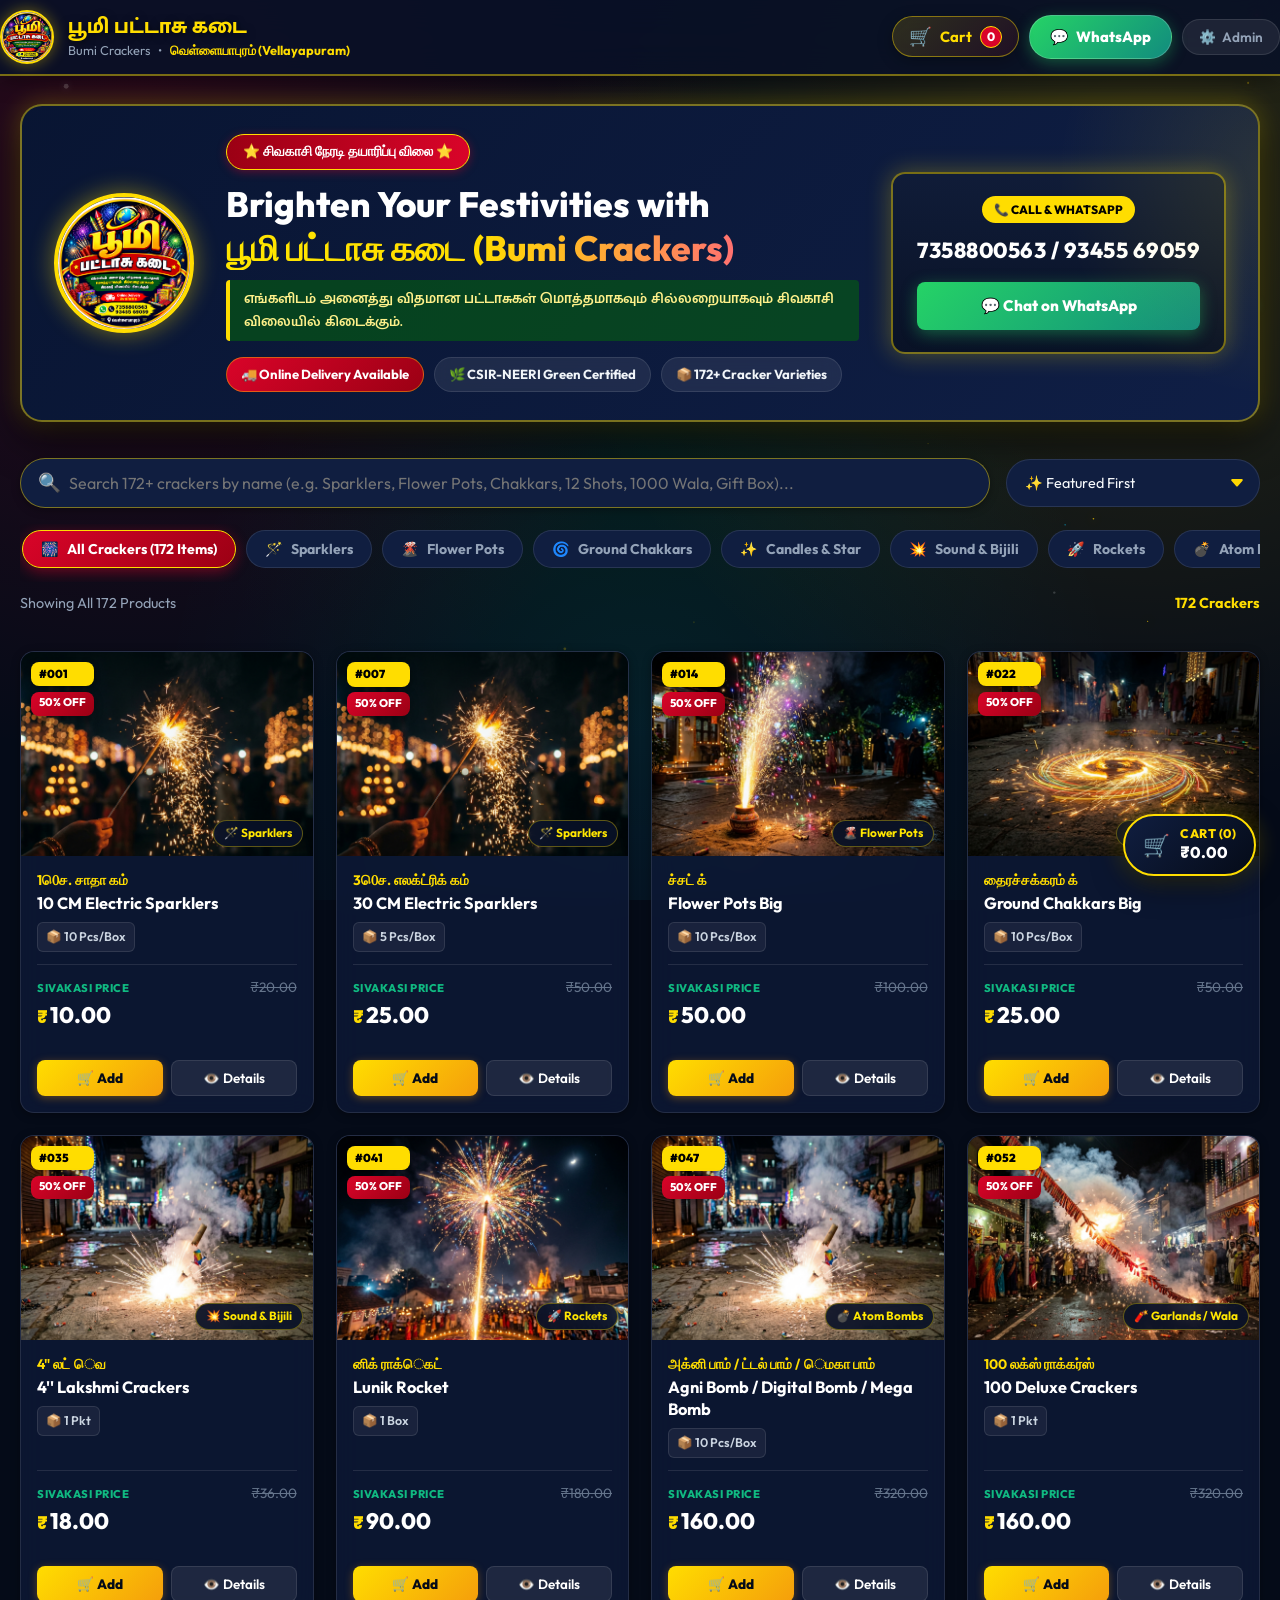
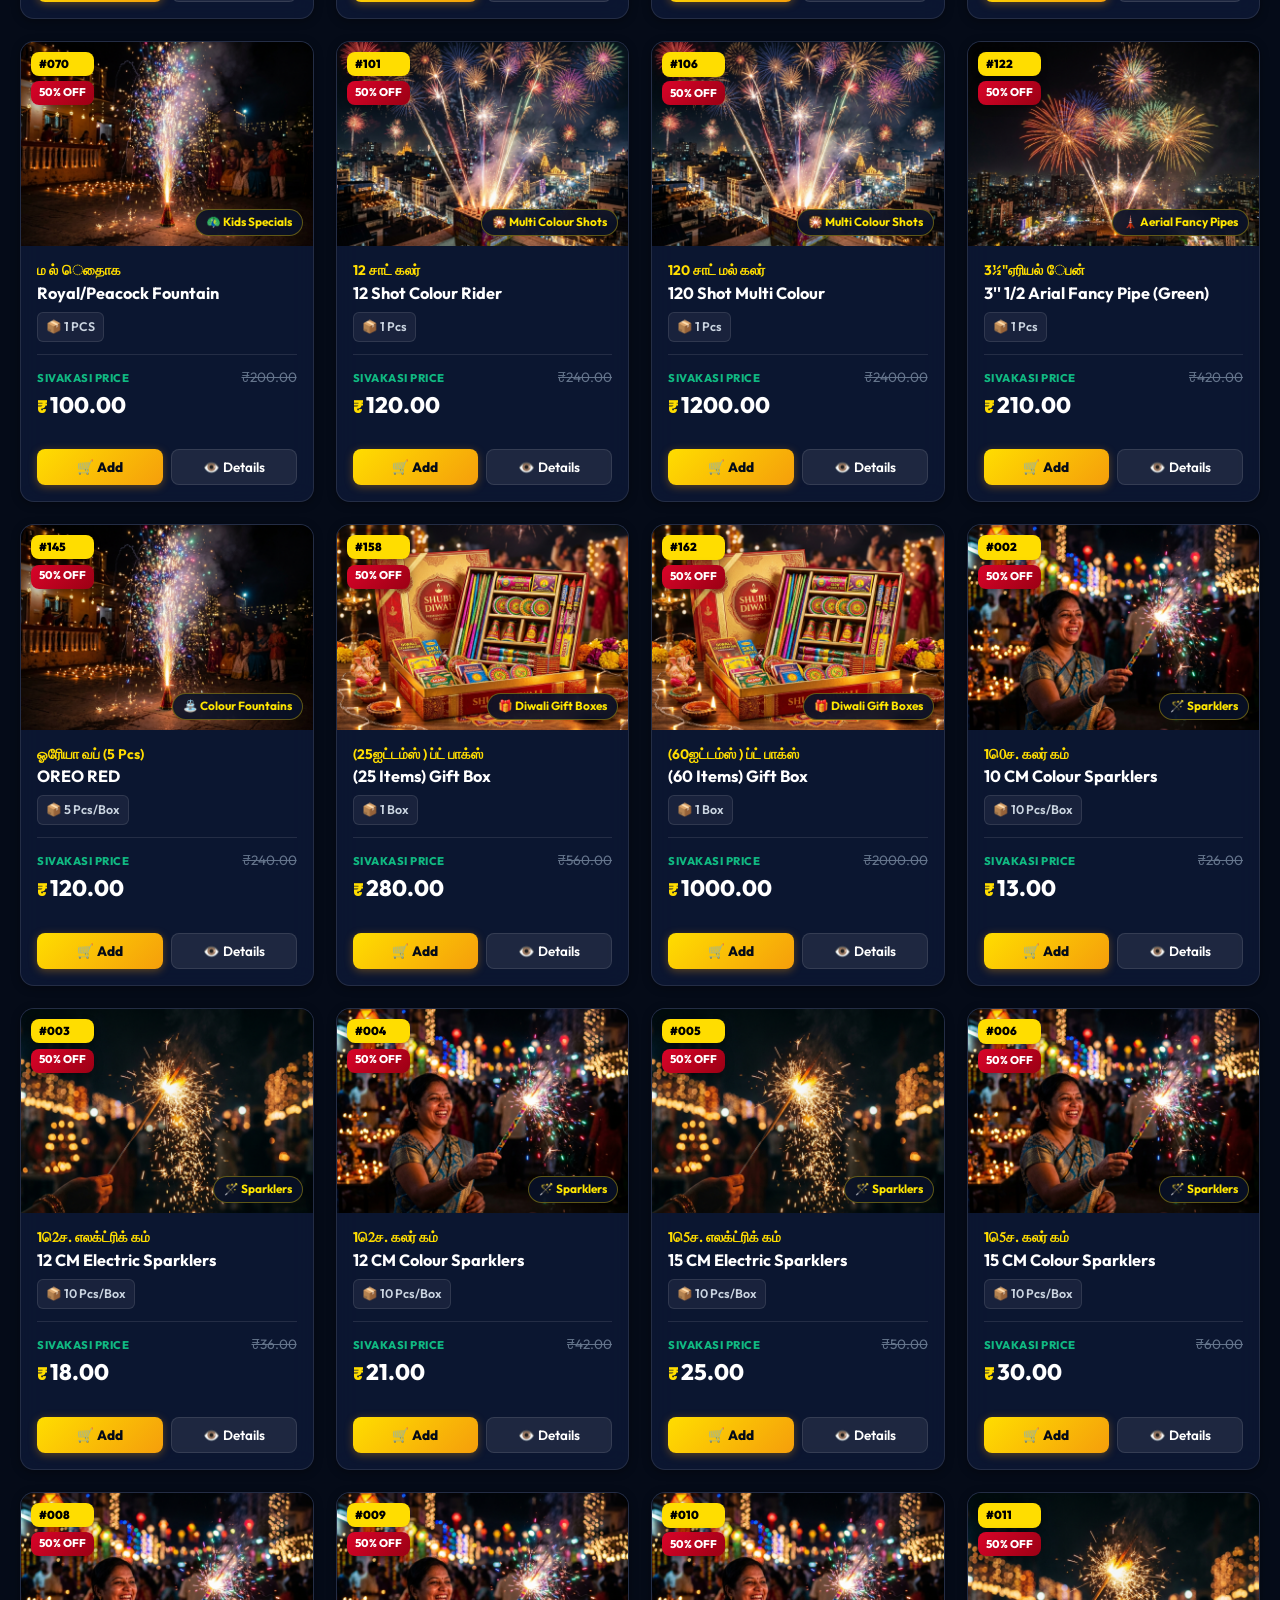
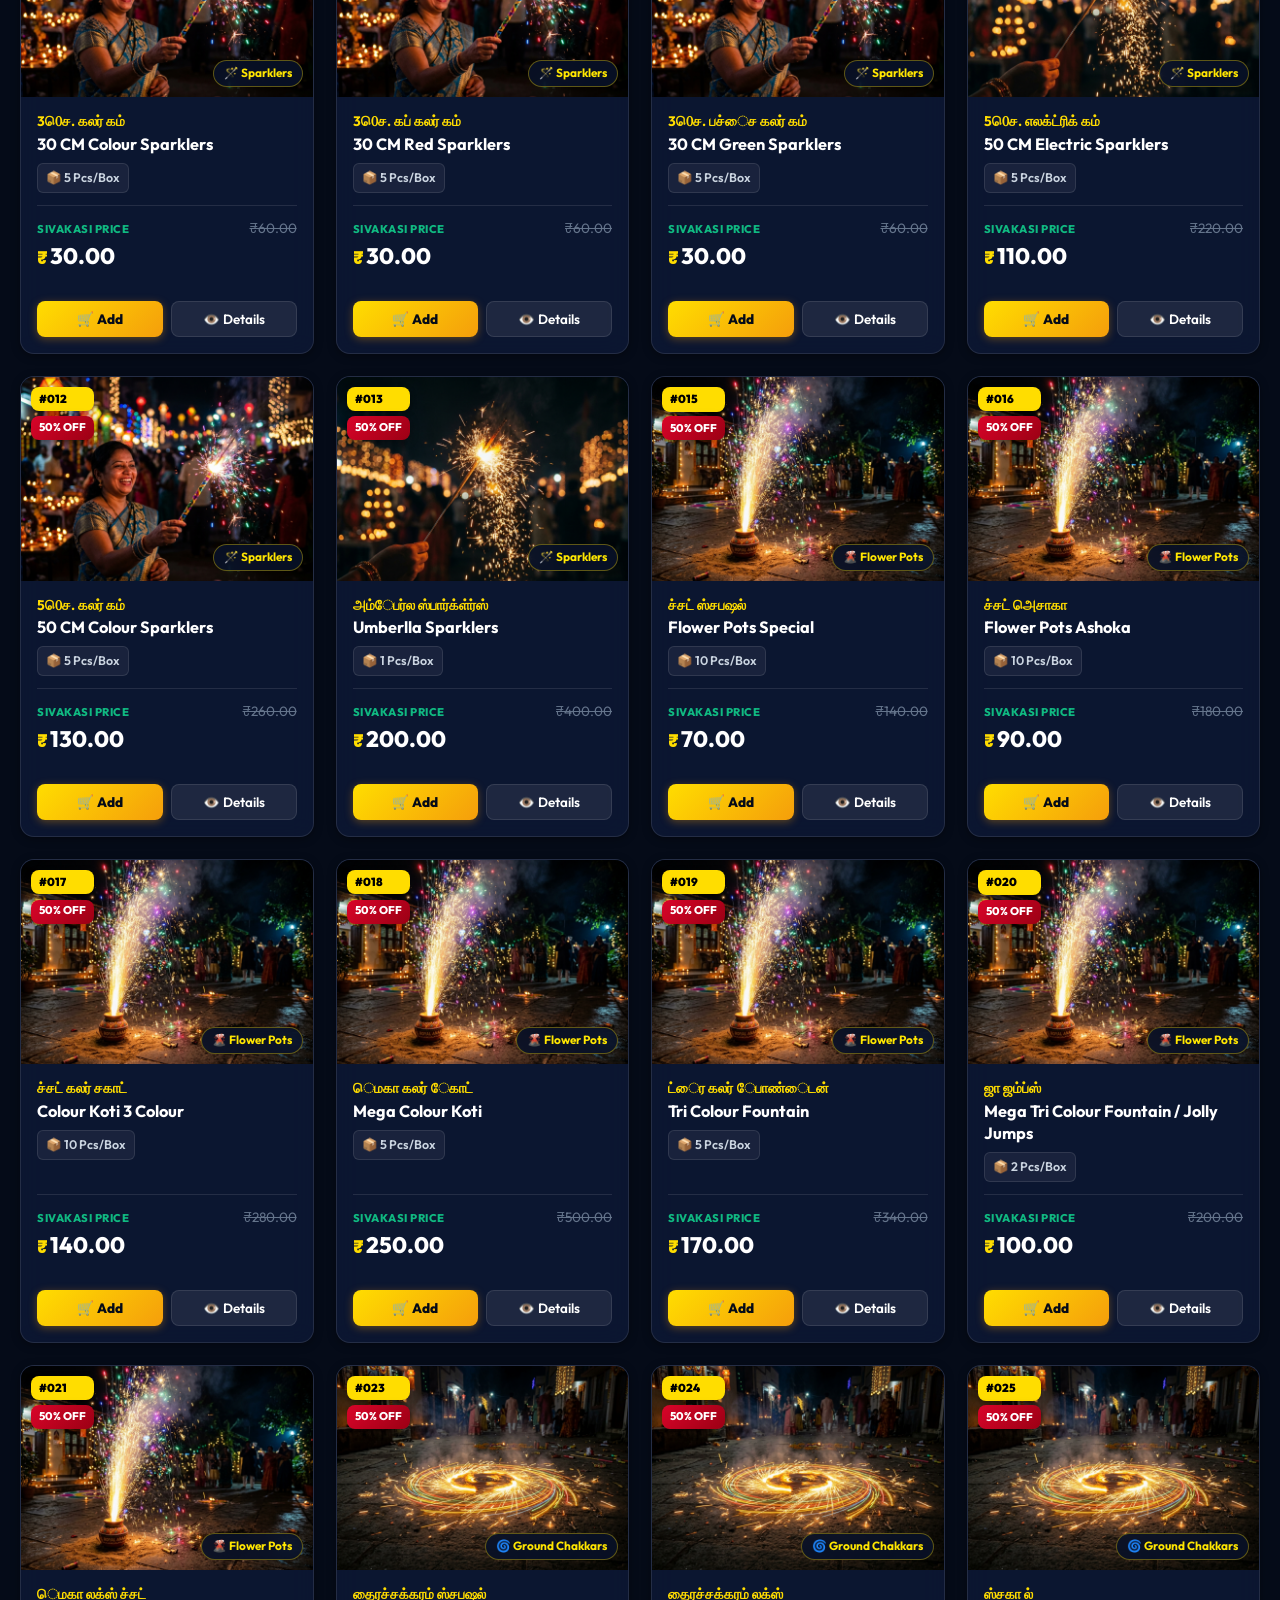
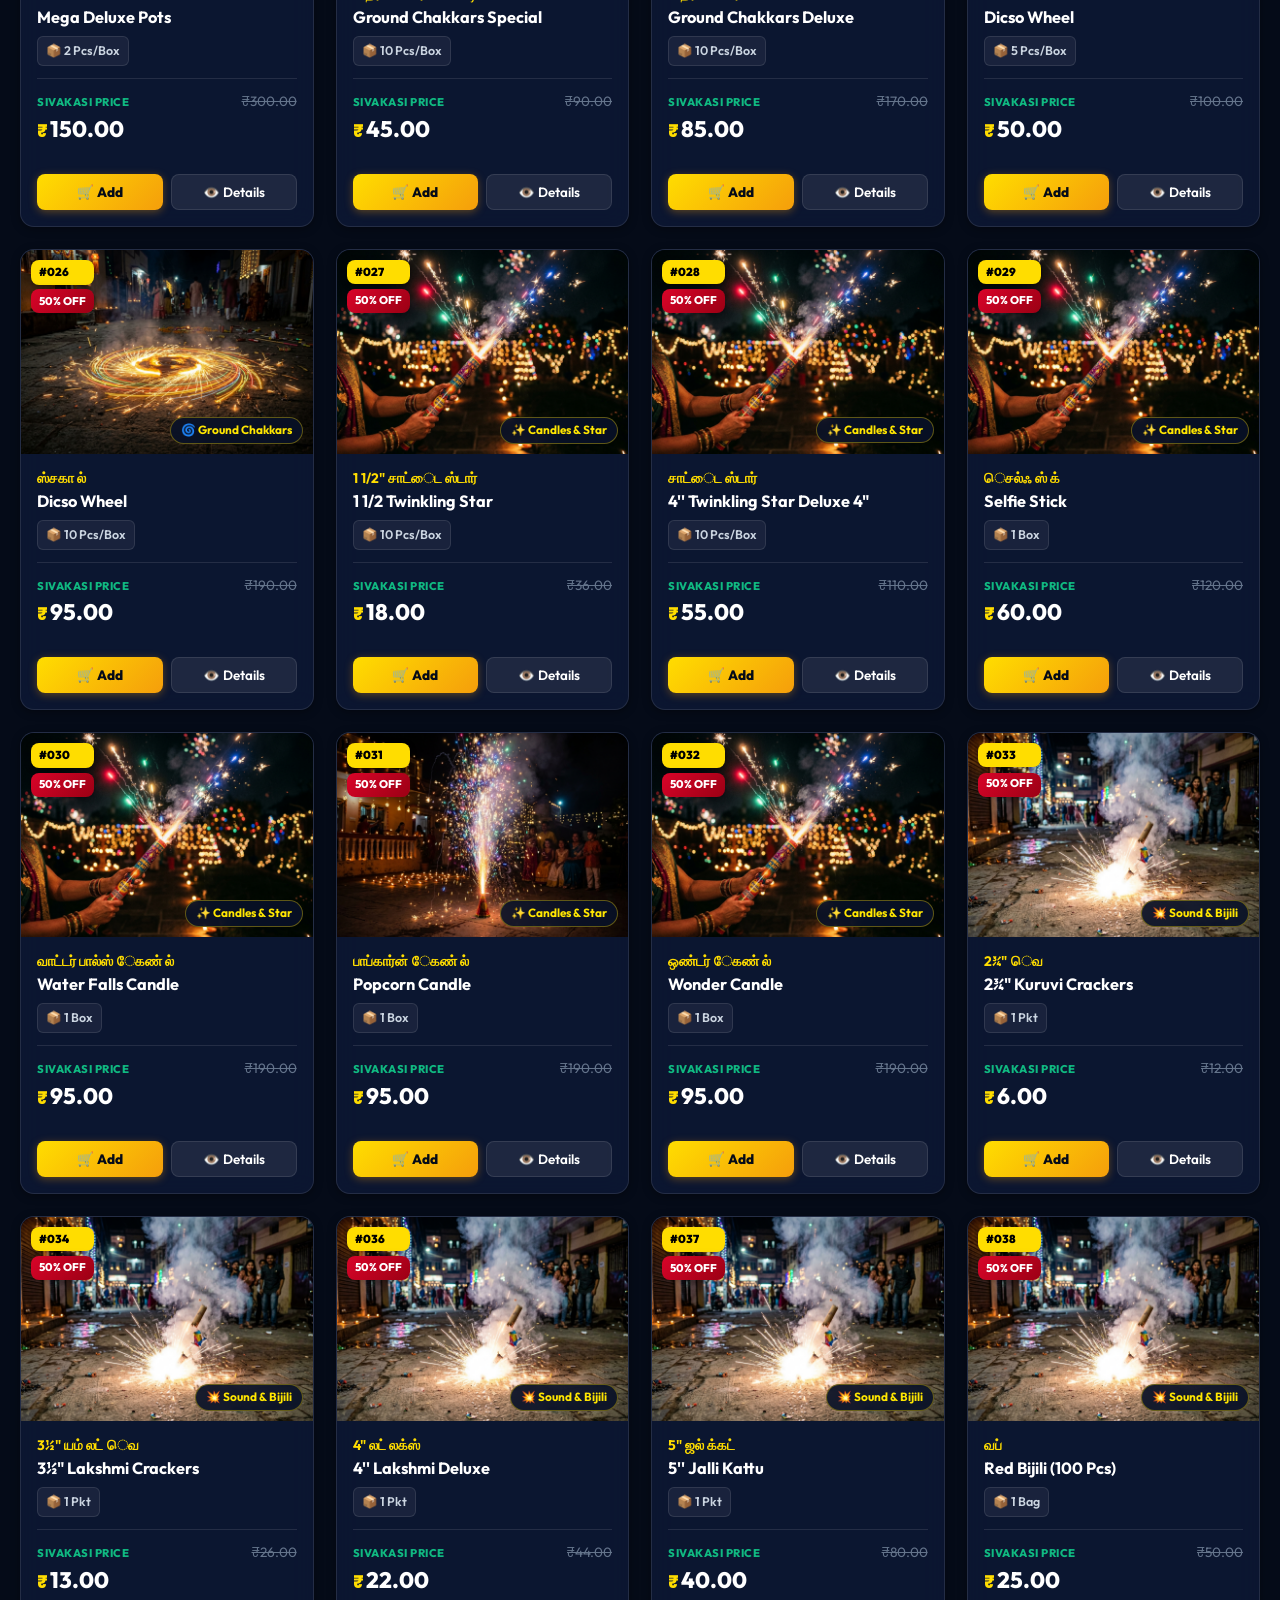
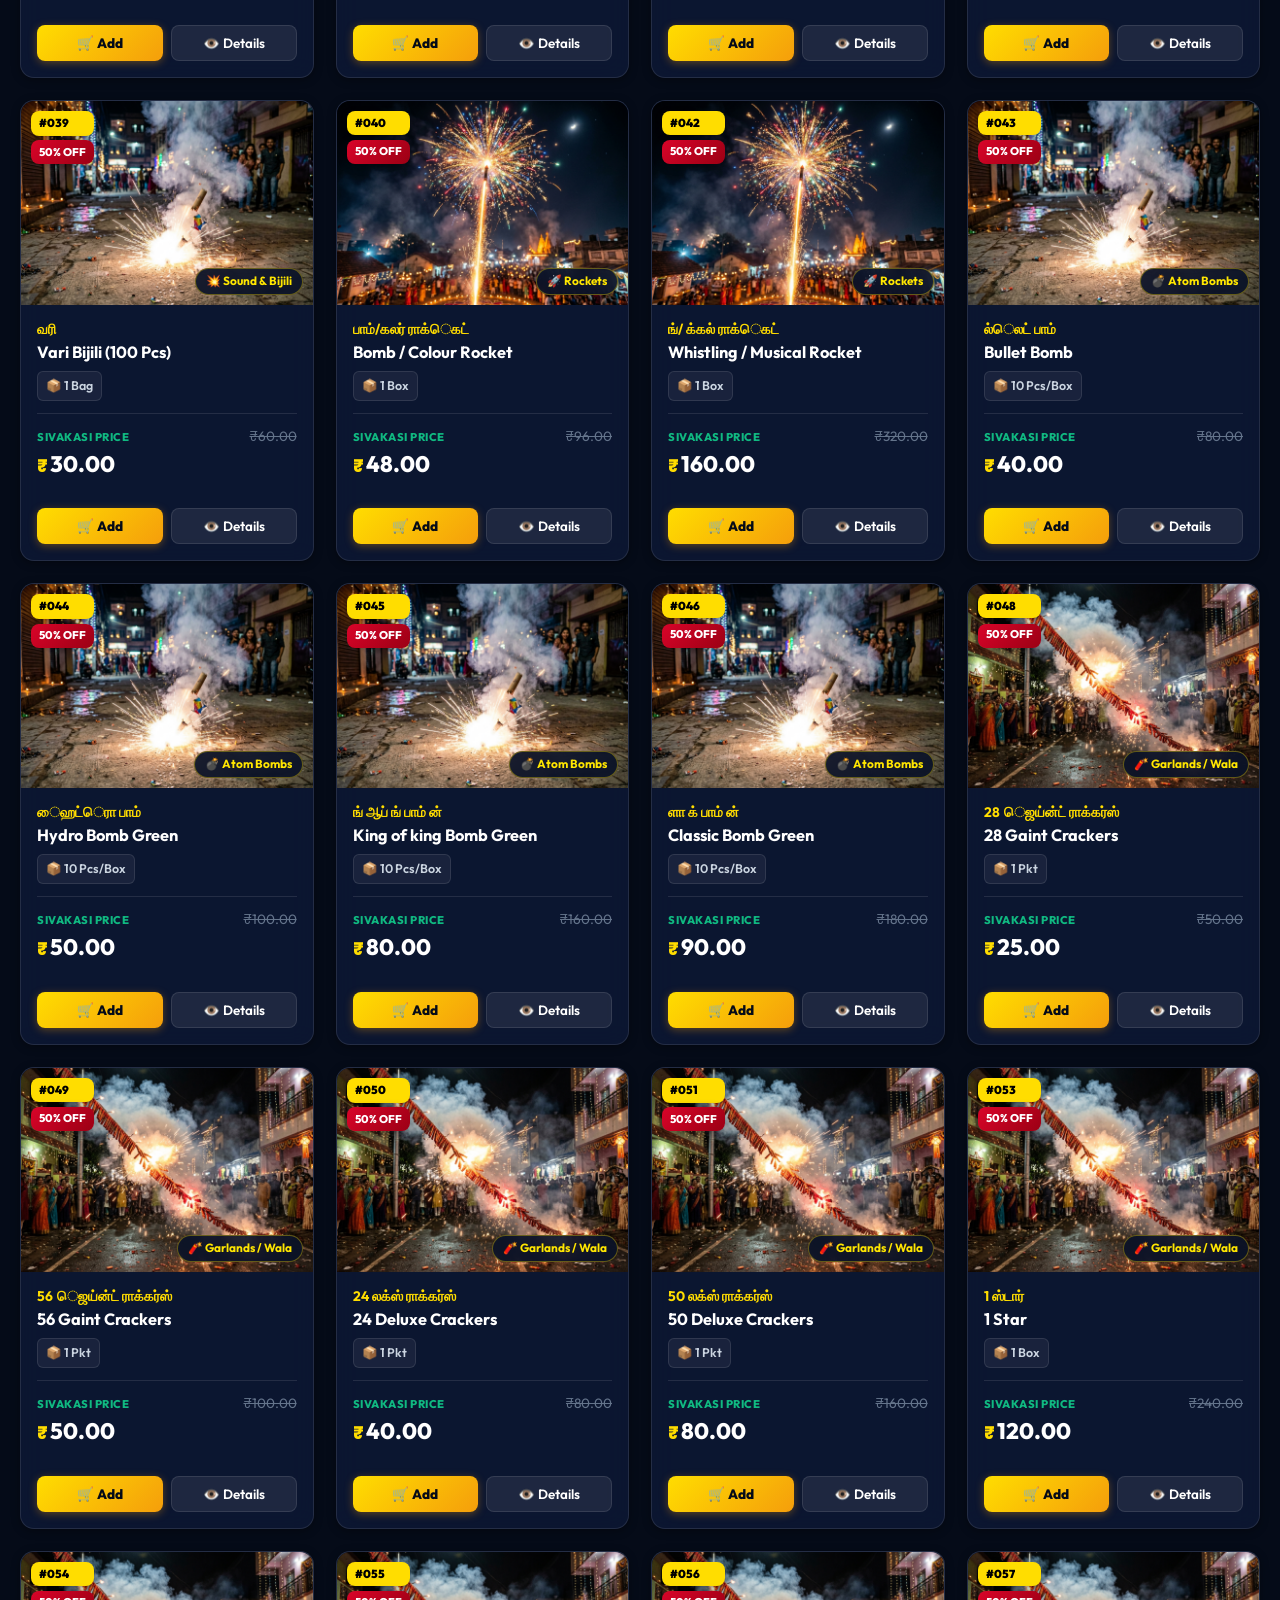
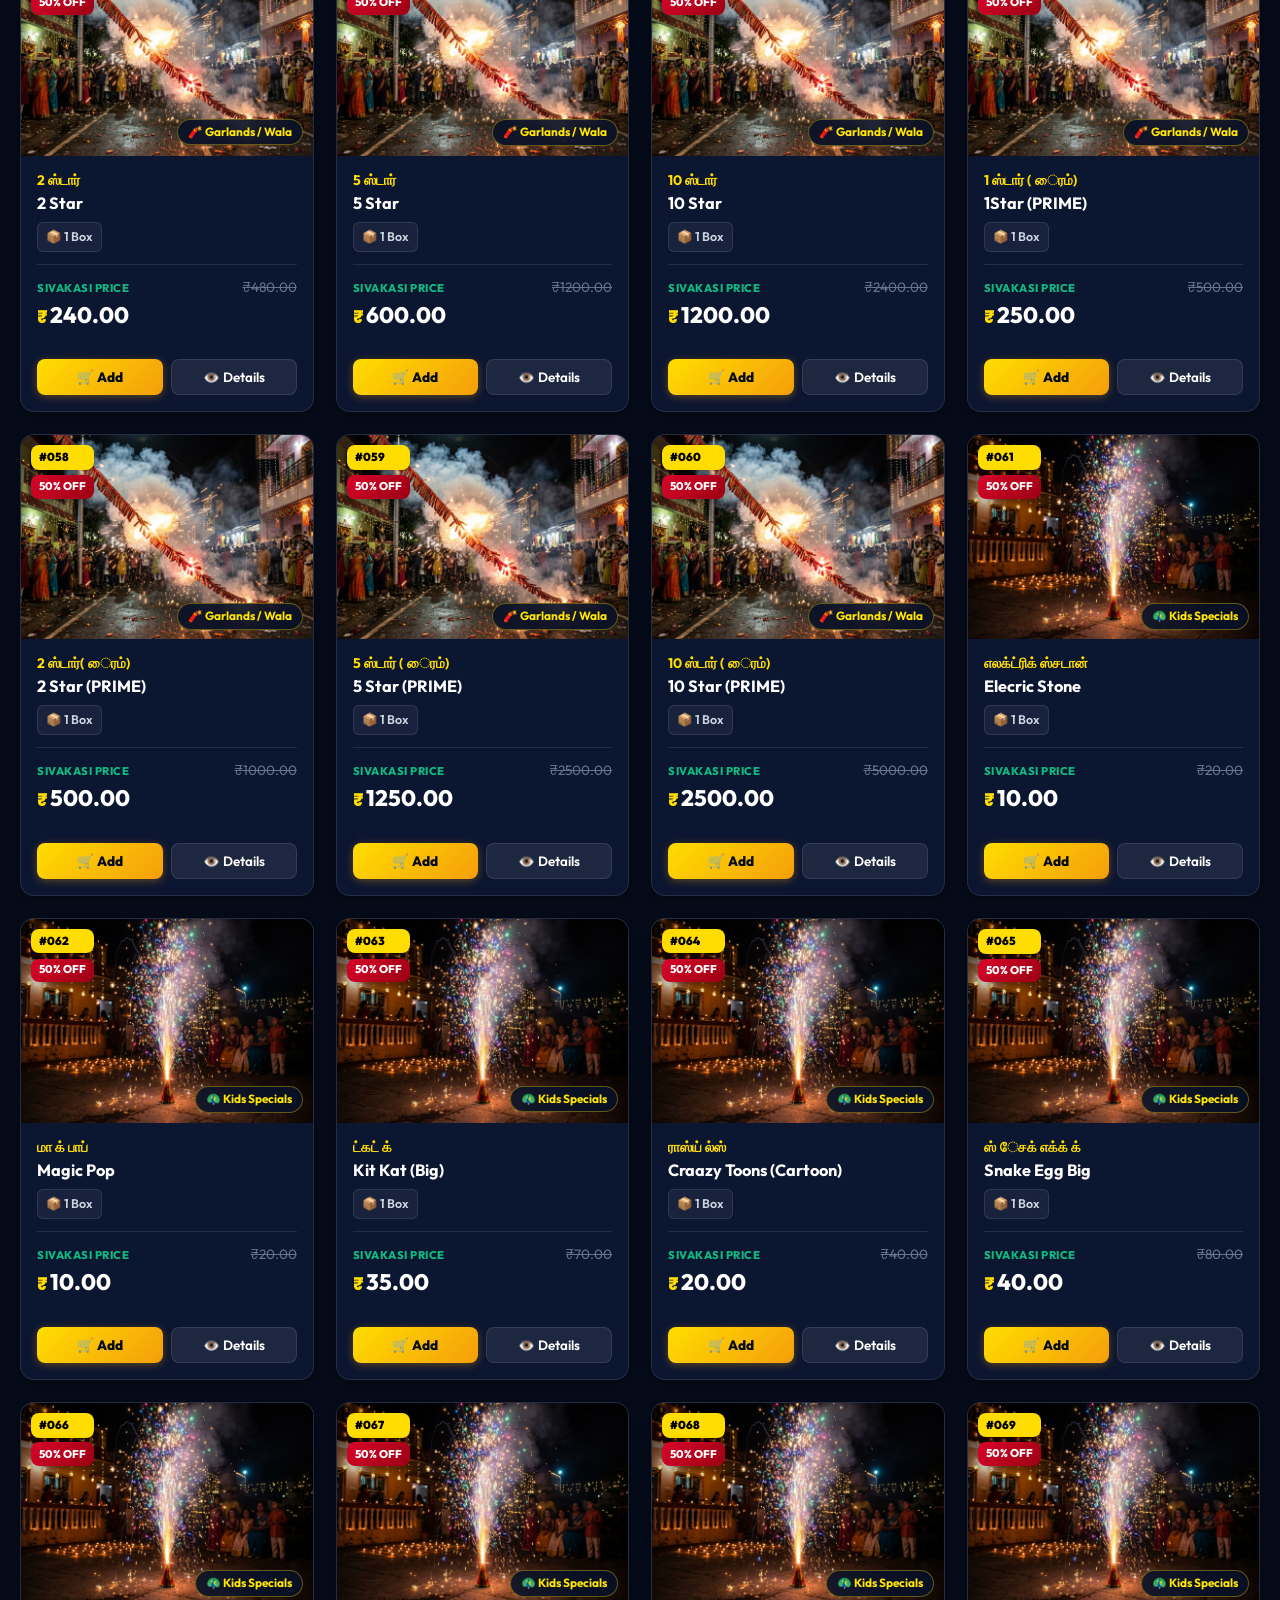
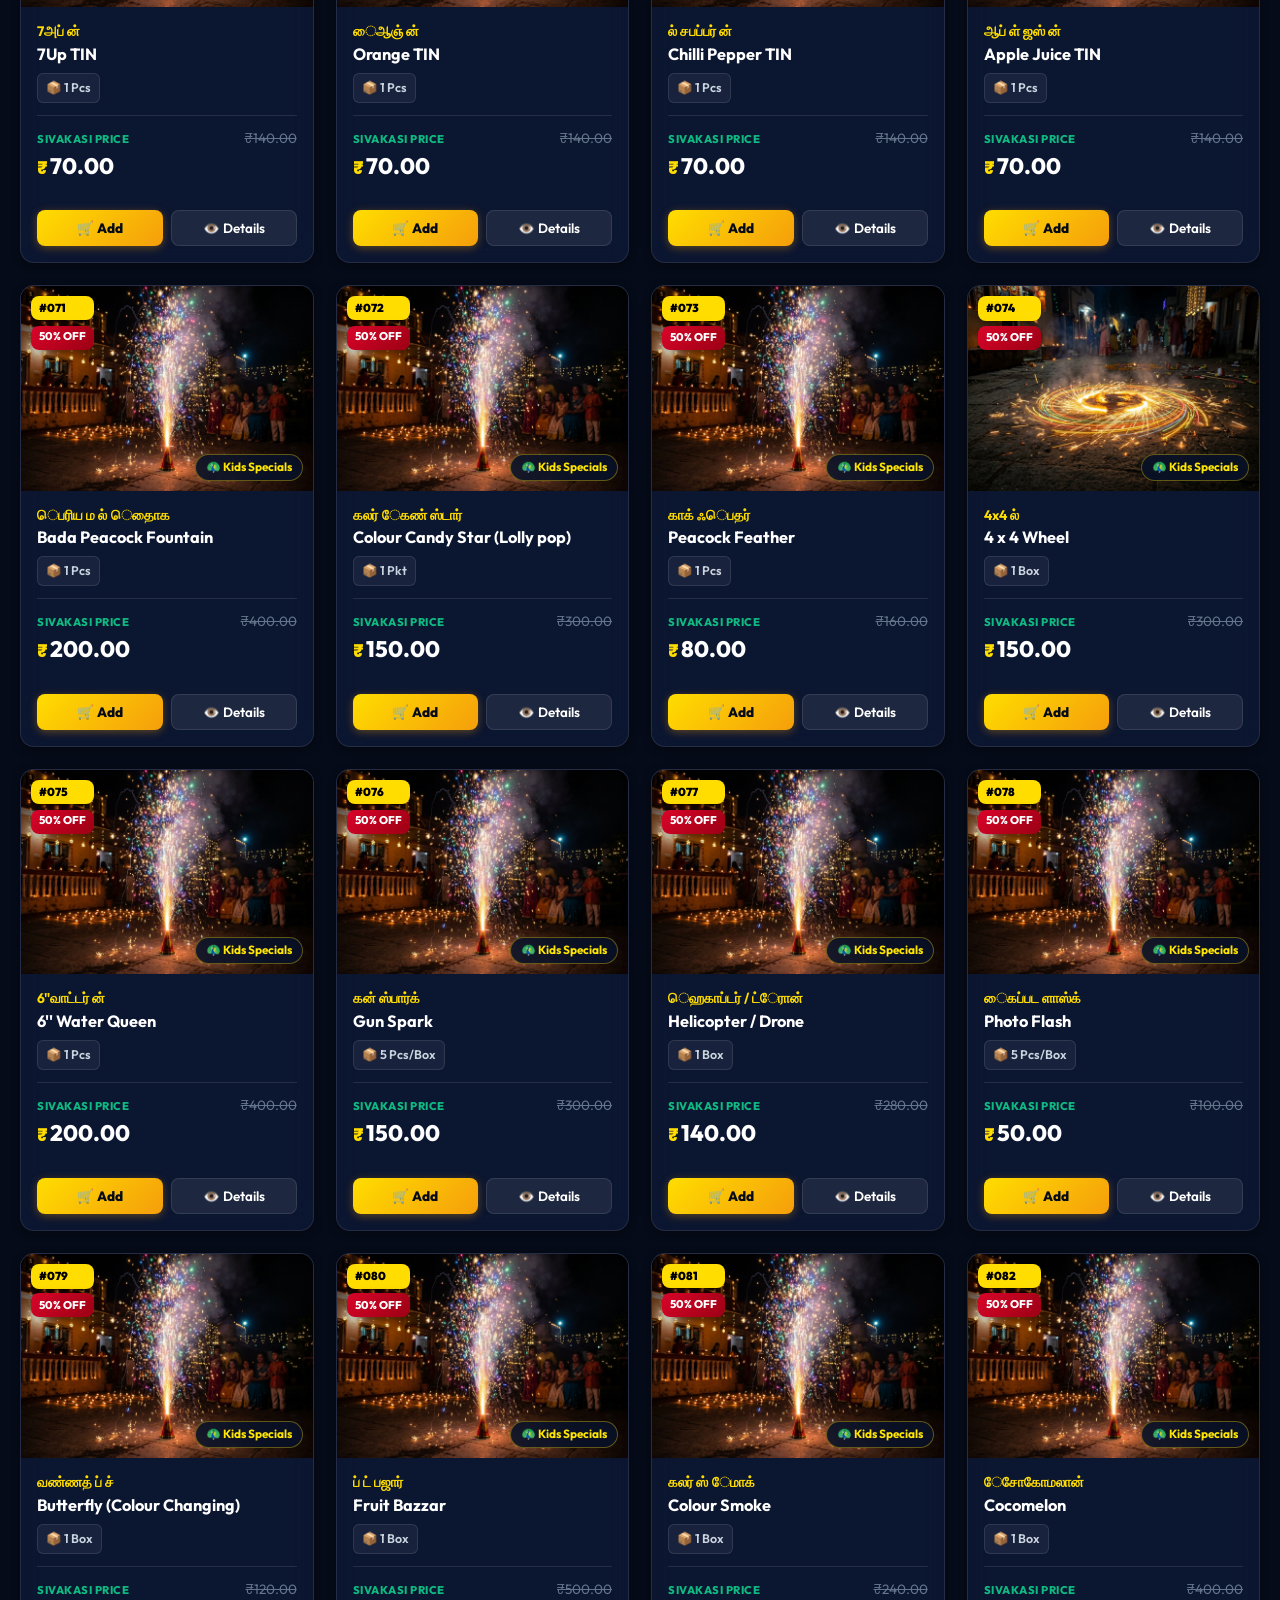
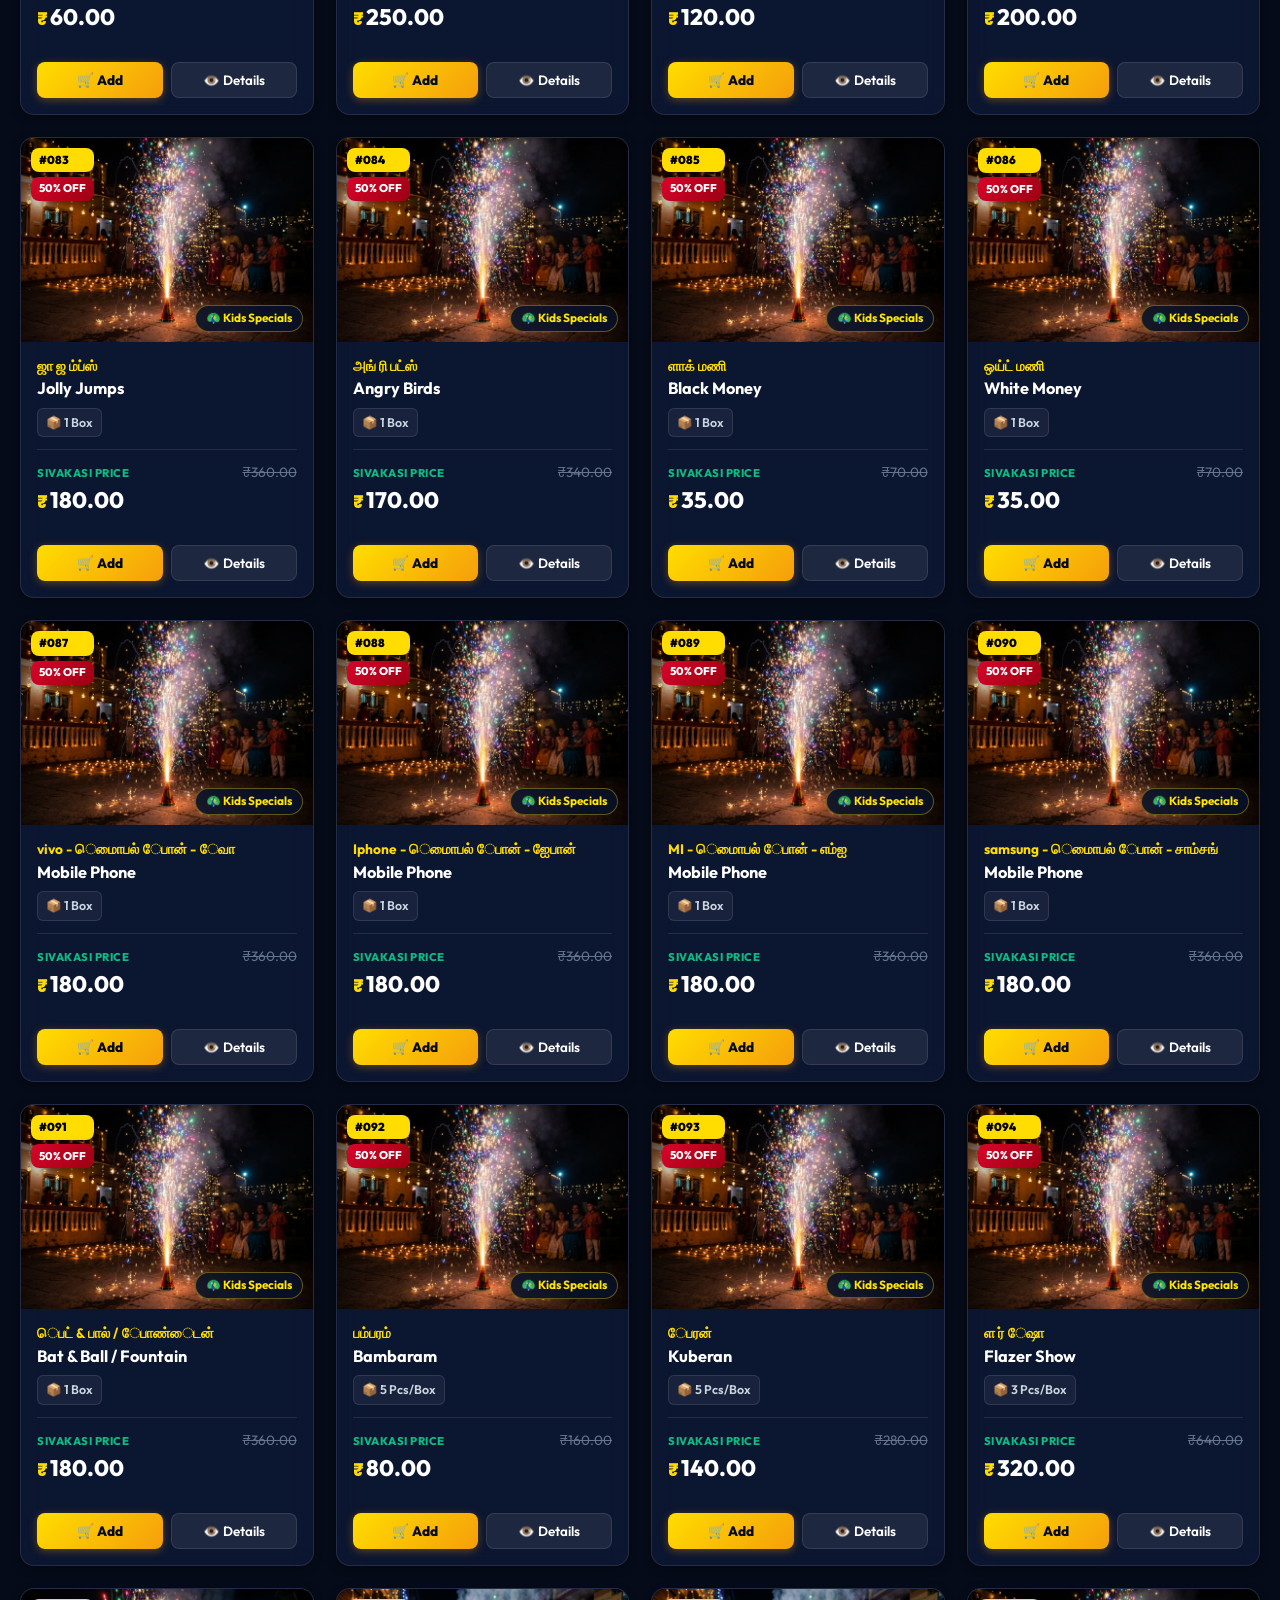
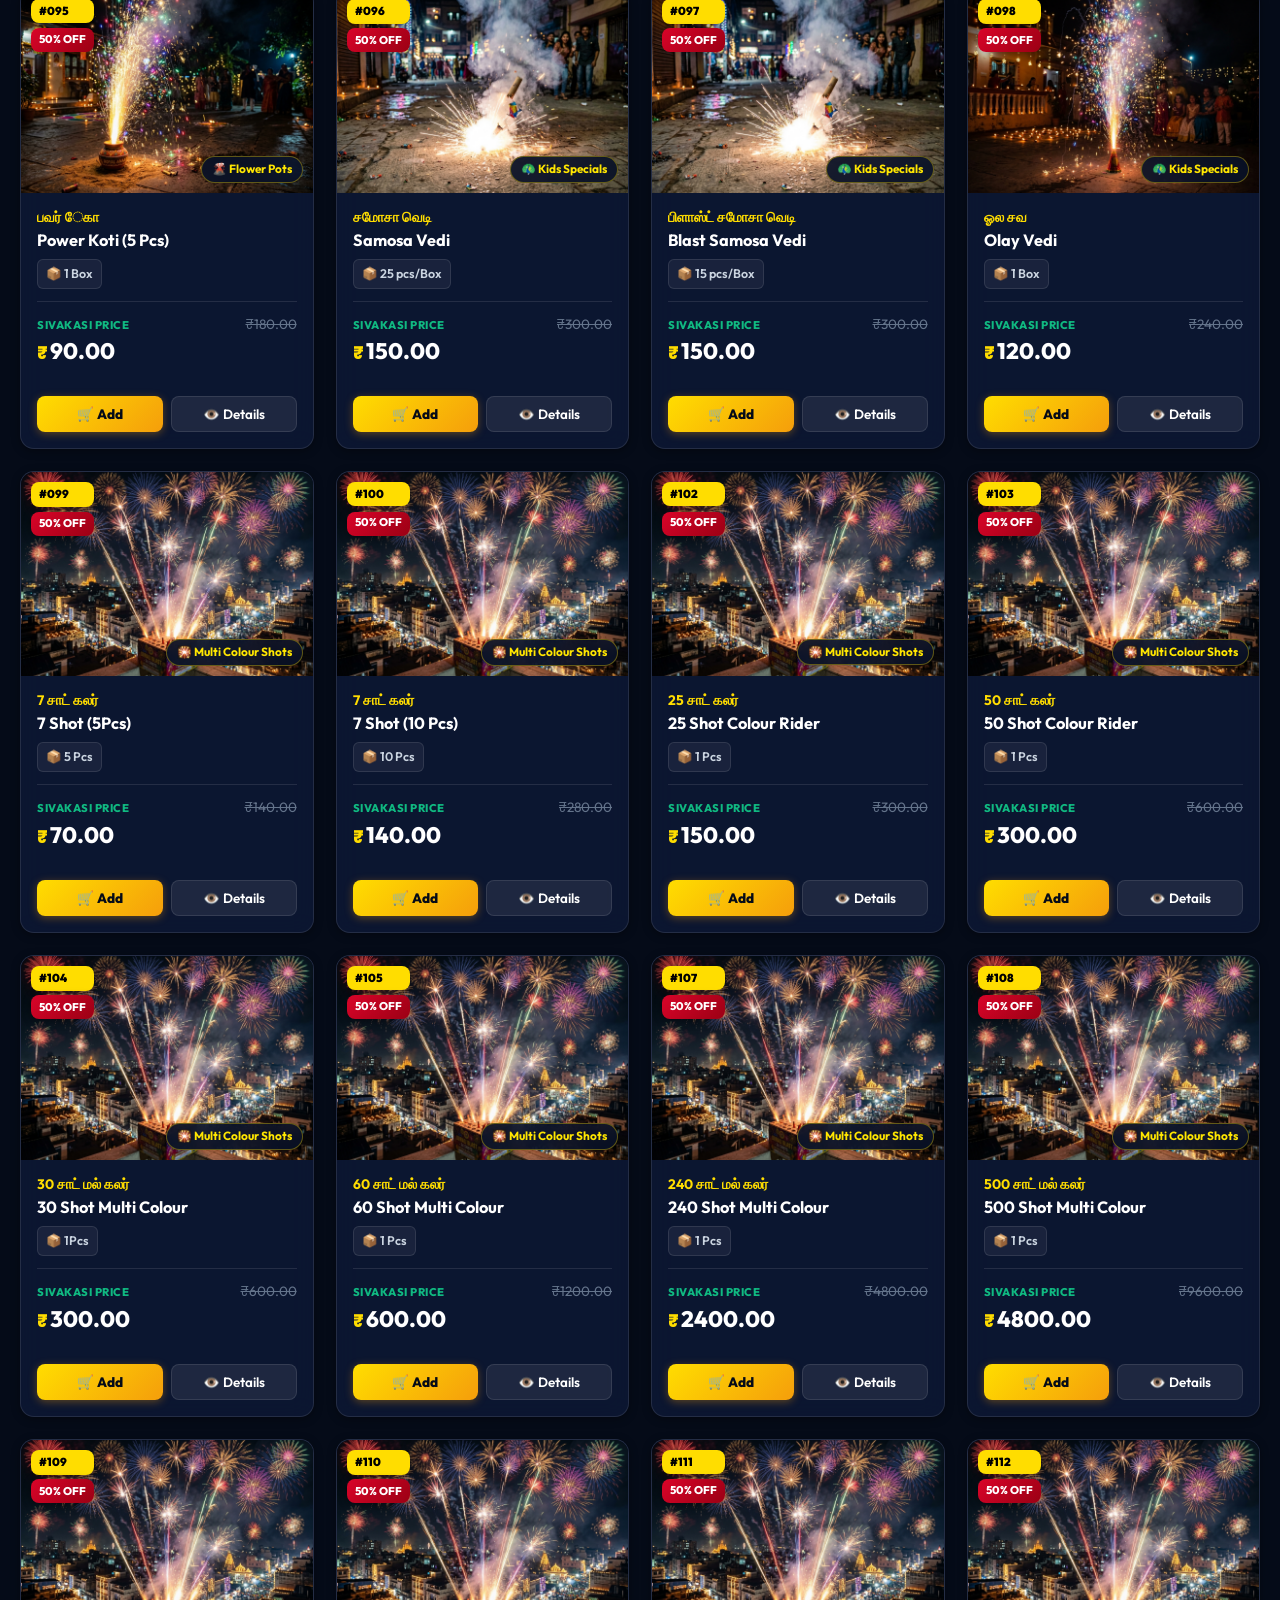
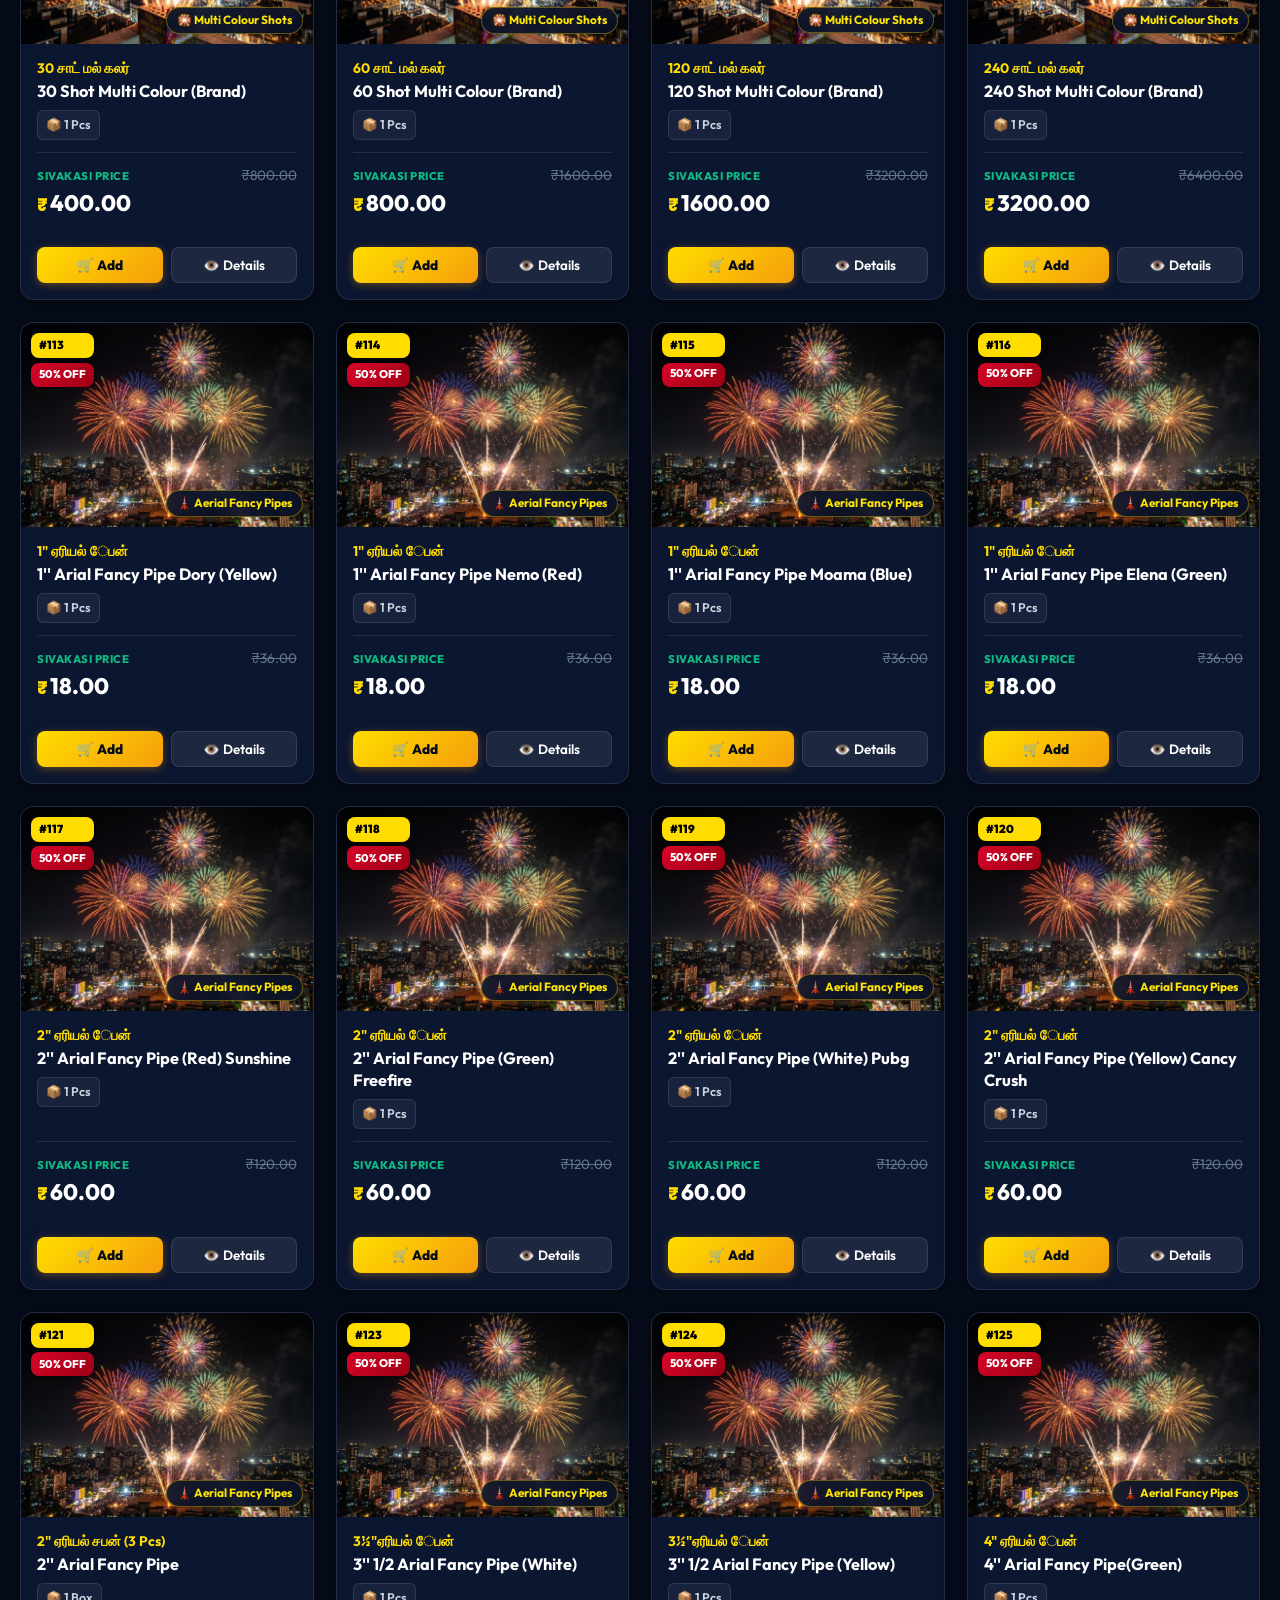
==== index.html @ 40f090ab "Initial commit: Bumi Crackers website with WhatsApp ordering and password-protected admin portal" ====
<!DOCTYPE html>
<html lang="ta">
<head>
  <meta charset="UTF-8">
  <meta http-equiv="Content-Type" content="text/html; charset=UTF-8">
  <meta name="viewport" content="width=device-width, initial-scale=1.0">
  <title>பூமி பட்டாசு கடை | Bumi Crackers - Sivakasi Wholesale Fireworks</title>
  <meta name="description" content="Official Sivakasi firecracker product catalogue. 172+ Sparklers, Flower Pots, Ground Chakkars, Rockets, Garlands, Multi Colour Shots & Diwali Gift Boxes at direct wholesale prices. Chat on WhatsApp to order!">
  <meta name="keywords" content="Bumi Crackers, பூமி பட்டாசு கடை, Sivakasi Crackers, Diwali Crackers, Fireworks catalogue, Wholesale crackers, Tamil Nadu crackers, வெள்ளையாபுரம்">

  <!-- Favicon -->
  <link rel="icon" type="image/png" href="assets/images/logo.png">

  <!-- Google Fonts: Outfit, Poppins, Mukta Malar (Tamil) -->
  <link rel="preconnect" href="https://fonts.googleapis.com">
  <link rel="preconnect" href="https://fonts.gstatic.com" crossorigin>
  <link href="https://fonts.googleapis.com/css2?family=Mukta+Malar:wght@500;700;800&family=Outfit:wght@400;500;600;700;800&family=Poppins:wght@400;500;600;700;800&display=swap" rel="stylesheet">

  <!-- Main Unified Stylesheet -->
  <link rel="stylesheet" href="css/style.css">
  <link rel="stylesheet" href="css/admin.css">
</head>
<body>

  <!-- Background Particle Sparkle Canvas -->
  <canvas id="sparkleCanvas" class="sparkle-canvas"></canvas>

  <!-- =========================================================================
       GLOBAL UNIFIED HEADER
       ========================================================================= -->
  <header class="site-header">
    <div class="container header-inner">
      <a href="#showcase" id="navLogoBtn" class="brand-logo-group">
        <img src="assets/images/logo.png" alt="பூமி பட்டாசு கடை Logo" class="brand-logo-img">
        <div class="brand-texts">
          <h1 class="brand-title-ta ta-font" id="headerStoreName">பூமி பட்டாசு கடை</h1>
          <div class="brand-sub">
            <span id="headerStoreSub">Bumi Crackers</span>
            <span>•</span>
            <span class="location-tag" id="headerLocation">📍 வெள்ளையாபுரம்</span>
          </div>
        </div>
      </a>

      <!-- View Navigation & Actions -->
      <div class="header-actions">
        <!-- Customer view actions -->
        <div id="customerHeaderActions" style="display: flex; align-items: center; gap: 10px;">
          <button id="btnOpenCart" class="btn-header-cart" title="View Shopping Cart" aria-label="View Shopping Cart">
            <span class="cart-icon">🛒</span>
            <span class="cart-label hide-mobile">Cart</span>
            <span id="cartBadge" class="cart-badge">0</span>
          </button>
          <a id="headerWhatsappBtn" class="btn-header-whatsapp" href="https://wa.me/917358800563" target="_blank" rel="noopener noreferrer">
            <span>💬</span>
            <span class="hide-mobile">WhatsApp</span>
          </a>
          <button id="btnSwitchToAdmin" class="btn-admin-link" title="Open Admin Product Management">
            <span>⚙️</span>
            <span>Admin</span>
          </button>
        </div>

        <!-- Admin view actions -->
        <div id="adminHeaderActions" style="display: none; align-items: center; gap: 10px;">
          <button id="btnSwitchToCustomer" class="btn-admin-action btn-secondary-action">
            <span>👁️ Customer View</span>
          </button>
          <button id="btnAdminOpenSettings" class="btn-admin-action btn-secondary-action hide-mobile">
            <span>⚙️ Settings</span>
          </button>
          <button id="btnAdminAddNewProduct" class="btn-admin-action btn-primary-action">
            <span>➕ Add Product</span>
          </button>
          <button id="btnAdminLogout" class="btn-admin-action btn-secondary-action" title="Lock Admin Panel">
            <span>🔒 Exit</span>
          </button>
        </div>
      </div>
    </div>
  </header>

  <!-- =========================================================================
       VIEW 1: CUSTOMER PRODUCT SHOWCASE VIEW (Default)
       ========================================================================= -->
  <div id="customerViewSection">
    <main class="container">

      <!-- Hero Banner Section -->
      <section class="hero-section">
        <div class="hero-banner">
          <img src="assets/images/logo.png" alt="Bumi Crackers Official Logo" class="hero-logo-display">

          <div class="hero-content">
            <div class="hero-ribbon-tag">
              <span>⭐ சிவகாசி நேரடி தயாரிப்பு விலை ⭐</span>
            </div>
            <h2 class="hero-heading">
              Brighten Your Festivities with <br>
              <span class="highlight">பூமி பட்டாசு கடை (Bumi Crackers)</span>
            </h2>
            
            <div class="hero-tagline-green ta-font">
              எங்களிடம் அனைத்து விதமான பட்டாசுகள் மொத்தமாகவும் சில்லறையாகவும் சிவகாசி விலையில் கிடைக்கும்.
            </div>

            <div class="hero-badges-row">
              <div class="pill-feature truck">🚚 Online Delivery Available</div>
              <div class="pill-feature">🌿 CSIR-NEERI Green Certified</div>
              <div class="pill-feature">📦 172+ Cracker Varieties</div>
            </div>
          </div>

          <div class="hero-contact-card">
            <span class="contact-card-badge">📞 Call & WhatsApp</span>
            <span class="hero-contact-phone" id="heroPhoneText">7358800563 / 93455 69059</span>
            <a id="heroWhatsappBtn" class="btn-hero-order" href="https://wa.me/917358800563" target="_blank" rel="noopener noreferrer">
              <span>💬 Chat on WhatsApp</span>
            </a>
          </div>
        </div>
      </section>

      <!-- Search, Sort & Categories Filter Section -->
      <section class="catalogue-controls-section" id="catalogue">
        <div class="search-and-sort-bar">
          <div class="search-box-wrapper">
            <span class="search-icon">🔍</span>
            <input 
              type="text" 
              id="searchInput" 
              class="search-input" 
              placeholder="Search 172+ crackers by name (e.g. Sparklers, Flower Pots, Chakkars, 12 Shots, 1000 Wala, Gift Box)..."
              autocomplete="off"
            >
            <button id="searchClearBtn" class="search-clear-btn" title="Clear Search">✕</button>
          </div>

          <div class="sort-select-wrapper">
            <select id="sortSelect" class="sort-select">
              <option value="featured">✨ Featured First</option>
              <option value="price-low">💵 Price: Low to High</option>
              <option value="price-high">💎 Price: High to Low</option>
              <option value="item-no">🔢 Item Number (#001 to #172)</option>
              <option value="name-az">🔤 Name: A to Z</option>
            </select>
          </div>
        </div>

        <!-- Category Filter Pills -->
        <div class="category-pills-container" id="categoryPills">
          <!-- Populated by JS -->
        </div>

        <!-- Filter Count Summary Bar -->
        <div class="catalog-stats-row">
          <span id="filterSummary">Showing All 172 Products</span>
          <strong id="totalCount">172 Crackers</strong>
        </div>
      </section>

      <!-- Customer Product Grid Container -->
      <section class="product-grid" id="productGrid">
        <!-- Rendered by app.js -->
      </section>

    </main>

    <!-- Customer Footer -->
    <footer class="site-footer">
      <div class="container footer-grid">
        <div class="footer-brand">
          <div class="footer-logo-row">
            <img src="assets/images/logo.png" alt="Logo" class="footer-logo-img">
            <h3 class="ta-font">பூமி பட்டாசு கடை</h3>
          </div>
          <p>Bumi Crackers - Direct Sivakasi factory wholesale pricing catalogue. 172+ authentic Diwali firecrackers including Sparklers, Pots, Chakkars, Rockets, Multi Colour Sky Shots & Family Gift Boxes.</p>
          <div class="pill-feature truck" style="display: inline-flex; width: fit-content;">🚚 Fast Online Delivery Across Tamil Nadu & India</div>
        </div>

        <div class="footer-col">
          <h4>Popular Categories</h4>
          <ul class="footer-links">
            <li><a href="#catalogue" onclick="setCategory('sparklers')">🪄 Sparklers (கம்பி மத்தாப்பு)</a></li>
            <li><a href="#catalogue" onclick="setCategory('flowerpots')">🌋 Flower Pots (பூந்தொட்டி)</a></li>
            <li><a href="#catalogue" onclick="setCategory('chakkars')">🌀 Ground Chakkars (சக்கரம்)</a></li>
            <li><a href="#catalogue" onclick="setCategory('shots')">🎆 Multi Colour Shots (ஸ்கை ஷாட்ஸ்)</a></li>
            <li><a href="#catalogue" onclick="setCategory('giftbox')">🎁 Diwali Gift Boxes (கிப்ட் பாக்ஸ்)</a></li>
          </ul>
        </div>

        <div class="footer-col">
          <h4>Contact & Location</h4>
          <div class="footer-contact-item">📍 வெள்ளையாபுரம் (Vellayapuram)</div>
          <div class="footer-contact-item">📞 7358800563 / 93455 69059</div>
          <div class="footer-contact-item">💬 WhatsApp Order Enquiries 24/7</div>
          <div style="margin-top: 14px; display: flex; gap: 10px; flex-wrap: wrap;">
            <a id="footerWhatsappBtn" class="btn-card-whatsapp" style="display: inline-flex; width: auto; padding: 10px 18px;" href="https://wa.me/917358800563" target="_blank" rel="noopener noreferrer">
              <span>💬 WhatsApp Us</span>
            </a>
            <button id="btnFooterAdmin" class="btn-admin-link" style="display: inline-flex; padding: 8px 16px;">
              <span>⚙️ Admin Portal</span>
            </button>
          </div>
        </div>
      </div>

      <div class="container footer-bottom">
        <div>© 2026 பூமி பட்டாசு கடை (Bumi Crackers). All Rights Reserved.</div>
        <div>
          <a href="javascript:void(0)" onclick="switchToAdmin()" style="color: var(--text-secondary);">⚙️ Admin Product Management</a>
        </div>
      </div>
    </footer>
  </div>

  <!-- =========================================================================
       VIEW 2: ADMIN MANAGEMENT VIEW (Combined in the same page)
       ========================================================================= -->
  <div id="adminViewSection" style="display: none;">
    <div class="admin-container">

      <!-- Admin Top Toolbar & Welcome Banner -->
      <div style="background: linear-gradient(135deg, #101e40, #09132b); border: 2px solid var(--border-gold); border-radius: 16px; padding: 20px 24px; margin-bottom: 24px; display: flex; justify-content: space-between; align-items: center; flex-wrap: wrap; gap: 16px;">
        <div>
          <div style="display: flex; align-items: center; gap: 10px; margin-bottom: 4px;">
            <span class="admin-badge">Admin Control Panel</span>
            <h2 style="font-size: 1.3rem; margin: 0; color: #fff;">பூமி பட்டாசு கடை - Product & Price Manager</h2>
          </div>
          <p style="font-size: 0.88rem; color: var(--text-secondary); margin: 0;">Add new firecrackers, edit wholesale Sivakasi pricing, update categories, and manage catalogue availability in real time.</p>
        </div>

        <div style="display: flex; gap: 10px;">
          <button id="btnAdminQuickSettings" class="btn-admin-action btn-secondary-action">
            <span>⚙️ Store & Firebase Settings</span>
          </button>
          <button id="btnAdminAddModalTop" class="btn-admin-action btn-primary-action">
            <span>➕ Add New Product</span>
          </button>
        </div>
      </div>

      <!-- Admin Stats Summary Cards -->
      <div class="admin-stats-grid">
        <div class="stat-card">
          <div class="stat-icon">📦</div>
          <div>
            <div class="stat-val" id="totalProductsCount">172</div>
            <div class="stat-title">Total Products in Catalogue</div>
          </div>
        </div>

        <div class="stat-card">
          <div class="stat-icon">✅</div>
          <div>
            <div class="stat-val" id="activeProductsCount">172</div>
            <div class="stat-title">Active Live Products</div>
          </div>
        </div>

        <div class="stat-card">
          <div class="stat-icon">🏷️</div>
          <div>
            <div class="stat-val" id="categoriesCount">16</div>
            <div class="stat-title">Product Categories</div>
          </div>
        </div>

        <div class="stat-card">
          <div class="stat-icon">💬</div>
          <div>
            <div class="stat-val" style="font-size: 1.1rem; color: #25D366;">Direct WhatsApp</div>
            <div class="stat-title">Manual Order Inquiries</div>
          </div>
        </div>
      </div>

      <!-- Admin Products Table Card -->
      <div class="admin-table-card">
        <div class="table-toolbar">
          <div>
            <h3 style="font-size: 1.15rem; margin-bottom: 2px;">Firecracker Products Master Table</h3>
            <p style="font-size: 0.82rem; color: var(--text-sub); margin: 0;">Click on Status to toggle Live / Disabled, or ✏️ to update price & details.</p>
          </div>

          <div style="display: flex; gap: 12px; align-items: center; flex-wrap: wrap;">
            <input type="text" id="adminSearchInput" class="table-search-input" placeholder="Search item #, name or category...">
            <select id="adminCategoryFilter" class="form-control" style="min-width: 180px;">
              <option value="all">All Categories</option>
            </select>
          </div>
        </div>

        <div class="table-responsive">
          <table class="admin-table">
            <thead>
              <tr>
                <th>Product Details & Item #</th>
                <th>Category</th>
                <th>Sivakasi Price</th>
                <th>Status</th>
                <th>Actions</th>
              </tr>
            </thead>
            <tbody id="productsTableBody">
              <!-- Populated via admin controller -->
            </tbody>
          </table>
        </div>
      </div>

    </div>
  </div>

  <!-- =========================================================================
       MODAL 1: PRODUCT DETAILS MODAL (Customer View)
       ========================================================================= -->
  <div class="modal-overlay" id="productModal" role="dialog" aria-modal="true" aria-hidden="true">
    <div class="modal-dialog">
      <button class="modal-close-btn" id="modalCloseBtn" aria-label="Close dialog">✕</button>

      <div class="modal-content-grid">
        <div class="modal-media-col">
          <div class="modal-image-wrapper">
            <img id="modalProductImg" class="modal-product-img" src="" alt="Product Image">
          </div>
          <div style="background: rgba(0, 119, 0, 0.35); border: 1px solid rgba(0, 255, 0, 0.4); border-radius: var(--radius-sm); padding: 10px 14px; display: flex; align-items: center; gap: 8px; font-size: 0.84rem; color: #a7f3d0;">
            <span>🌿</span>
            <span>CSIR-NEERI Green Cracker Certified - Safe & Environmentally Approved.</span>
          </div>
        </div>

        <div class="modal-info-col">
          <div class="modal-header-meta">
            <span class="modal-category-badge" id="modalCategoryBadge">Category</span>
            <span class="badge-item-no" id="modalItemCode">#001</span>
          </div>

          <div class="modal-tamil-name ta-font" id="modalTamilName"></div>
          <h2 class="modal-product-name" id="modalProductName">Product Name</h2>

          <div class="modal-price-box">
            <div>
              <span style="font-size: 0.72rem; color: var(--color-emerald); font-weight: 800; display: block;">SIVAKASI WHOLESALE PRICE</span>
              <div class="modal-price-value" id="modalPriceValue"><span>₹</span>0</div>
            </div>
            <div class="modal-discount-tag" id="modalDiscountTag">50% OFF MRP</div>
          </div>

          <h4 class="modal-desc-title">Product Description</h4>
          <p class="modal-desc-text" id="modalDescText"></p>

          <h4 class="modal-desc-title">Specifications & Packaging</h4>
          <div class="specs-table" id="modalSpecsTable">
            <!-- Populated dynamically -->
          </div>

          <!-- Quantity Selector & Realtime Subtotal -->
          <div class="modal-qty-container">
            <div class="modal-qty-label-group">
              <span class="qty-control-label">Select Quantity:</span>
              <span class="qty-subtotal-display">Subtotal: <strong id="modalSubtotalPreview">₹0.00</strong></span>
            </div>
            <div class="modal-qty-controls">
              <div class="qty-stepper">
                <button type="button" class="qty-btn" id="modalQtyMinus" aria-label="Decrease quantity">−</button>
                <input type="number" id="modalQtyInput" class="qty-input" value="1" min="1" max="999">
                <button type="button" class="qty-btn" id="modalQtyPlus" aria-label="Increase quantity">+</button>
              </div>
              <button type="button" id="btnModalAddToCart" class="btn-modal-add-cart">
                <span>🛒 Add to Cart</span>
              </button>
            </div>
          </div>

          <div class="modal-actions-box">
            <button type="button" class="modal-back-btn" id="modalBackBtn">
              <span>← Continue Shopping</span>
            </button>
            <a id="modalWhatsappBtn" class="btn-modal-whatsapp" href="#" target="_blank" rel="noopener noreferrer">
              <span>💬 Direct WhatsApp Enquiry</span>
            </a>
          </div>
        </div>
      </div>
    </div>
  </div>

  <!-- =========================================================================
       MODAL 2: SHOPPING CART & WHATSAPP ORDER MODAL
       ========================================================================= -->
  <div class="cart-modal-overlay" id="cartModal" role="dialog" aria-modal="true" aria-hidden="true">
    <div class="cart-modal-dialog">
      <div class="cart-header">
        <div class="cart-header-title">
          <h3>🛒 Shopping Cart <span class="ta-font" style="font-size: 0.95rem; color: var(--color-gold);">(பட்டாசு கூடை)</span></h3>
          <span class="cart-items-count-badge" id="cartHeaderSummary">0 Items</span>
        </div>
        <button class="cart-close-btn" id="btnCloseCart" aria-label="Close cart">✕</button>
      </div>

      <!-- Cart Scrollable Body Area -->
      <div class="cart-scroll-body" id="cartItemsWrapper">
        <!-- Empty Cart State -->
        <div class="cart-empty-state" id="cartEmptyState" style="display: none;">
          <div class="empty-cart-icon">🛒</div>
          <h4>Your Shopping Cart is Empty</h4>
          <p>Browse our 172+ authentic Sivakasi firecrackers catalogue and add items to your cart.</p>
          <button type="button" class="btn-cart-browse" id="btnEmptyBrowse">
            <span>🎆 Browse Catalogue</span>
          </button>
        </div>

        <!-- Cart Items List Container -->
        <div class="cart-items-list" id="cartItemsList">
          <!-- Populated dynamically -->
        </div>
      </div>

      <!-- Cart Calculation Footer (Pinned to Bottom) -->
      <div class="cart-footer" id="cartFooter">
        <div class="cart-calc-box">
          <div class="calc-row">
            <span class="calc-label">Total Items (மொத்த பட்டாசுகள்):</span>
            <strong class="calc-val" id="cartTotalQty">0 Items</strong>
          </div>
          <div class="calc-divider"></div>
          <div class="calc-row grand-total-row">
            <div>
              <span class="grand-label">Grand Total:</span>
              <span class="grand-sublabel ta-font">மொத்த தொகை</span>
            </div>
            <strong class="grand-val" id="cartGrandTotal">₹0.00</strong>
          </div>
        </div>

        <div class="cart-actions-row">
          <button type="button" class="btn-continue-shopping" id="btnContinueShopping">
            <span>← Continue Shopping</span>
          </button>
          <button type="button" class="btn-whatsapp-order" id="btnWhatsappOrder">
            <span>💬 Order on WhatsApp</span>
          </button>
        </div>

        <div class="cart-security-badge">
          <span>✅ No payment needed online. Order details are automatically formatted and sent to the seller on WhatsApp to verify and confirm.</span>
        </div>
      </div>
    </div>
  </div>

  <!-- =========================================================================
       MODAL: ADMIN PASSCODE VERIFICATION MODAL
       ========================================================================= -->
  <div class="admin-modal-overlay" id="adminPasscodeModal" role="dialog" aria-modal="true" aria-hidden="true">
    <div class="admin-modal-box passcode-modal-box">
      <div class="modal-title-row">
        <div style="display: flex; align-items: center; gap: 10px;">
          <span style="font-size: 1.5rem;">🔒</span>
          <div>
            <h3 style="font-size: 1.15rem; color: #fff; margin: 0;">Admin Portal Access</h3>
            <span class="ta-font" style="font-size: 0.8rem; color: var(--color-gold);">நிர்வாகி கடவுச்சொல் சரிபார்ப்பு</span>
          </div>
        </div>
        <button type="button" id="btnClosePasscodeModal" style="background: none; border: none; color: var(--text-sub); font-size: 1.25rem; cursor: pointer;">✕</button>
      </div>

      <form id="adminPasscodeForm" onsubmit="return false;">
        <p style="font-size: 0.88rem; color: var(--text-secondary); margin-bottom: 16px; line-height: 1.5;">
          Please enter the store administrator password to manage products, pricing, and catalogue:
        </p>

        <div class="form-group" style="margin-bottom: 12px;">
          <label for="adminPasscodeInput" style="color: var(--color-gold); font-size: 0.82rem; font-weight: 700; margin-bottom: 6px; display: block;">
            Admin Password (கடவுச்சொல்):
          </label>
          <div style="position: relative; display: flex; align-items: center;">
            <input 
              type="password" 
              id="adminPasscodeInput" 
              class="form-control passcode-input-field" 
              placeholder="Enter password..." 
              autocomplete="current-password"
              required
              style="width: 100%; padding-right: 42px; font-size: 1rem;"
            >
            <button 
              type="button" 
              id="btnTogglePasscodeVisibility" 
              class="btn-toggle-pwd" 
              title="Show/Hide Password"
              style="position: absolute; right: 8px; background: transparent; border: none; font-size: 1.1rem; cursor: pointer; color: var(--text-secondary); padding: 4px;"
            >
              👁️
            </button>
          </div>
          <div id="passcodeErrorMsg" class="passcode-error-msg" style="display: none; color: var(--color-ruby-bright); font-size: 0.85rem; margin-top: 8px; font-weight: 600;"></div>
        </div>

        <div class="modal-form-actions" style="margin-top: 20px; display: flex; justify-content: flex-end; gap: 10px;">
          <button type="button" id="btnCancelPasscode" class="btn-admin-action btn-secondary-action">Cancel</button>
          <button type="submit" id="btnSubmitPasscode" class="btn-admin-action btn-primary-action">
            <span>Unlock Admin 🔓</span>
          </button>
        </div>
      </form>
    </div>
  </div>

  <!-- =========================================================================
       MODAL 3: ADD / EDIT PRODUCT MODAL (Admin)
       ========================================================================= -->
  <div class="admin-modal-overlay" id="adminProductModal">
    <div class="admin-modal-box">
      <div class="modal-title-row">
        <h3 id="adminModalTitle" style="font-size: 1.25rem; color: #fff;">Add New Firecracker Product</h3>
        <button id="btnCloseAdminModal" style="color: var(--text-sub); font-size: 1.2rem; cursor: pointer;">✕</button>
      </div>

      <form id="adminProductForm">
        <input type="hidden" id="editProductId">

        <div class="form-grid">
          <div class="form-group">
            <label for="prodItemNo">Item # Number</label>
            <input type="number" id="prodItemNo" class="form-control" placeholder="173" min="1">
          </div>

          <div class="form-group">
            <label for="prodCategory">Category *</label>
            <select id="prodCategory" class="form-control" required>
              <!-- Populated dynamically -->
            </select>
          </div>

          <div class="form-group">
            <label for="prodNameEn">Product Name (English) *</label>
            <input type="text" id="prodNameEn" class="form-control" placeholder="e.g. 10 CM Electric Sparklers" required>
          </div>

          <div class="form-group">
            <label for="prodNameTa">Product Name (Tamil)</label>
            <input type="text" id="prodNameTa" class="form-control" placeholder="e.g. 10செ. சாதா கம்பி">
          </div>

          <div class="form-group">
            <label for="prodPrice">Sivakasi Wholesale Price (₹) *</label>
            <input type="number" id="prodPrice" class="form-control" step="0.01" placeholder="10.00" min="1" required>
          </div>

          <div class="form-group">
            <label for="prodOriginalPrice">Original MRP (₹)</label>
            <input type="number" id="prodOriginalPrice" class="form-control" step="0.01" placeholder="20.00" min="1">
          </div>

          <div class="form-group">
            <label for="prodPackaging">Packaging / Unit (e.g. 10 Pcs/Box, 1 Box, 1 Pkt)</label>
            <input type="text" id="prodPackaging" class="form-control" placeholder="10 Pcs/Box">
          </div>

          <div class="form-group">
            <label for="prodSoundLevel">Sound / Visual Effect</label>
            <input type="text" id="prodSoundLevel" class="form-control" placeholder="e.g. Sparkle / Aerial Boom / Sharp Sound">
          </div>

          <div class="form-group full-width">
            <label for="prodImageUrl">Product Image URL</label>
            <input type="url" id="prodImageUrl" class="form-control" placeholder="https://example.com/cracker.jpg">
            
            <div style="margin-top: 8px; display: flex; align-items: center; gap: 14px;">
              <span style="font-size: 0.8rem; color: var(--text-sub);">Or upload image file:</span>
              <input type="file" id="prodImageFileInput" accept="image/*" style="font-size: 0.85rem; color: var(--text-sub);">
            </div>
            
            <div style="margin-top: 10px;">
              <img id="prodImagePreview" src="assets/images/logo.png" alt="Preview" style="width: 100px; height: 75px; object-fit: cover; border-radius: 8px; border: 1px solid var(--admin-border);">
            </div>
          </div>

          <div class="form-group full-width">
            <label for="prodDescription">Product Description</label>
            <textarea id="prodDescription" class="form-control" rows="3" placeholder="Describe the festive sparkler effects, colours and sound..."></textarea>
          </div>

          <div class="form-group full-width">
            <label for="prodSafetyDistance">Recommended Safety Distance</label>
            <input type="text" id="prodSafetyDistance" class="form-control" placeholder="e.g. 5 - 15 Meters Outdoors">
          </div>

          <div class="form-group full-width" style="display: flex; flex-direction: row; gap: 24px; margin-top: 6px;">
            <label style="display: flex; align-items: center; gap: 8px; cursor: pointer; text-transform: none;">
              <input type="checkbox" id="prodIsActive" checked>
              <span>Active in Customer Catalogue</span>
            </label>
            <label style="display: flex; align-items: center; gap: 8px; cursor: pointer; text-transform: none;">
              <input type="checkbox" id="prodIsFeatured">
              <span>Show in Featured Section</span>
            </label>
          </div>
        </div>

        <div class="modal-form-actions">
          <button type="button" id="btnCancelAdminModal" class="btn-admin-action btn-secondary-action">Cancel</button>
          <button type="submit" class="btn-admin-action btn-primary-action">Save Product</button>
        </div>
      </form>
    </div>
  </div>

  <!-- =========================================================================
       MODAL 4: STORE SETTINGS & FIREBASE CONFIG MODAL (Admin)
       ========================================================================= -->
  <div class="admin-modal-overlay" id="adminSettingsModal">
    <div class="admin-modal-box">
      <div class="modal-title-row">
        <h3 style="font-size: 1.25rem; color: #fff;">Store & Firebase Settings</h3>
        <button id="btnCloseSettingsModal" style="color: var(--text-sub); font-size: 1.2rem; cursor: pointer;">✕</button>
      </div>

      <form id="adminSettingsForm">
        <div class="form-grid">
          <div class="form-group">
            <label for="settingsStoreNameTa">Brand Name (Tamil)</label>
            <input type="text" id="settingsStoreNameTa" class="form-control" placeholder="பூமி பட்டாசு கடை">
          </div>

          <div class="form-group">
            <label for="settingsStoreNameEn">Brand Name (English)</label>
            <input type="text" id="settingsStoreNameEn" class="form-control" placeholder="Bumi Crackers">
          </div>

          <div class="form-group">
            <label for="settingsWhatsapp">Primary WhatsApp (Country Code + Number)</label>
            <input type="text" id="settingsWhatsapp" class="form-control" placeholder="917358800563">
          </div>

          <div class="form-group">
            <label for="settingsPhone">Direct Phone Number(s)</label>
            <input type="text" id="settingsPhone" class="form-control" placeholder="7358800563 / 93455 69059">
          </div>

          <div class="form-group full-width">
            <label for="settingsLocation">Location / Address</label>
            <input type="text" id="settingsLocation" class="form-control" placeholder="வெள்ளையாபுரம் (Vellayapuram)">
          </div>

          <div class="form-group full-width">
            <label for="settingsFirebaseJson">Firebase Project Config (Optional - JSON format)</label>
            <textarea id="settingsFirebaseJson" class="form-control" rows="5" placeholder='{\n  "apiKey": "...",\n  "authDomain": "...",\n  "projectId": "...",\n  "storageBucket": "..."\n}'></textarea>
            <span style="font-size: 0.78rem; color: var(--text-sub); margin-top: 4px;">Paste your Firebase Console configuration here to sync directly with Firestore database.</span>
          </div>

          <div class="form-group full-width" style="margin-top: 10px; padding: 14px; background: rgba(255, 221, 0, 0.1); border: 1px dashed var(--admin-accent); border-radius: 8px;">
            <h4 style="font-size: 0.88rem; color: var(--admin-accent); margin-bottom: 4px;">Bulk Restore Catalogue</h4>
            <p style="font-size: 0.8rem; color: var(--text-sub); margin-bottom: 10px;">Restore all official 172 Sivakasi firecracker products and prices at any time.</p>
            <button type="button" id="btnSeedDefaults" class="btn-admin-action btn-secondary-action" style="font-size: 0.82rem;">
              ⚡ Restore Full 172-Product Sivakasi Catalogue
            </button>
          </div>
        </div>

        <div class="modal-form-actions">
          <button type="button" id="btnCancelSettingsModal" class="btn-admin-action btn-secondary-action">Cancel</button>
          <button type="submit" class="btn-admin-action btn-primary-action">Save Settings</button>
        </div>
      </form>
    </div>
  </div>

  <!-- Floating Quick Cart & WhatsApp Buttons -->
  <aside class="floating-quick-actions" aria-label="Quick Actions">
    <button type="button" id="floatingCartBtn" class="floating-cart-btn" title="View Cart">
      <span class="floating-cart-icon">🛒</span>
      <span class="floating-cart-text">
        <span class="floating-cart-label">Cart (<span id="floatingCartBadge">0</span>)</span>
        <span class="floating-cart-amount" id="floatingCartTotal">₹0.00</span>
      </span>
    </button>
  </aside>

  <!-- Toast Notification Container -->
  <div id="toastContainer" class="toast-container" aria-live="polite"></div>

  <!-- Firebase SDKs -->
  <script src="https://www.gstatic.com/firebasejs/10.8.0/firebase-app-compat.js"></script>
  <script src="https://www.gstatic.com/firebasejs/10.8.0/firebase-firestore-compat.js"></script>

  <!-- Unified App Scripts -->
  <script src="js/config.js"></script>
  <script src="js/firebase-service.js"></script>
  <script src="js/app.js"></script>
</body>
</html>
---- css/style.css ----
/* ==========================================================================
   Bumi Crackers (பூமி பட்டாசு கடை) - Official Brand Theme & Design
   Matched to the Official Circular Logo (Royal Navy, Gold, Crimson & Green)
   ========================================================================== */

:root {
  --bg-primary: #050b18;
  --bg-secondary: #09132b;
  --bg-card: rgba(14, 25, 54, 0.82);
  --bg-card-hover: rgba(22, 38, 80, 0.95);
  --bg-glass: rgba(8, 17, 39, 0.88);
  --bg-surface: #101e40;
  
  /* Logo Matched Palette */
  --color-gold: #ffdd00;
  --color-gold-deep: #f59e0b;
  --color-gold-glow: #ffe600;
  --color-ruby: #d90429;
  --color-ruby-dark: #9b0014;
  --color-ruby-bright: #ef233c;
  --color-green-logo: #007700;
  --color-emerald: #10b981;
  --color-cyan: #00d2ff;
  --color-whatsapp: #25D366;
  --color-whatsapp-dark: #128C7E;
  
  --text-primary: #f8fafc;
  --text-secondary: #94a3b8;
  --text-muted: #64748b;
  --text-gold: #ffe600;
  
  --border-subtle: rgba(255, 255, 255, 0.1);
  --border-gold: rgba(255, 221, 0, 0.45);
  --border-ruby: rgba(217, 4, 41, 0.5);
  --border-focus: rgba(255, 221, 0, 0.8);
  
  --radius-sm: 8px;
  --radius-md: 14px;
  --radius-lg: 22px;
  --radius-full: 9999px;
  
  --shadow-sm: 0 2px 8px rgba(0, 0, 0, 0.35);
  --shadow-md: 0 8px 24px rgba(0, 0, 0, 0.45);
  --shadow-lg: 0 16px 40px rgba(0, 0, 0, 0.65);
  --shadow-gold: 0 0 25px rgba(255, 221, 0, 0.3);
  --shadow-ruby: 0 0 25px rgba(217, 4, 41, 0.4);
  
  --font-sans: 'Outfit', 'Poppins', -apple-system, BlinkMacSystemFont, 'Segoe UI', Roboto, sans-serif;
  --font-tamil: 'Mukta Malar', 'Noto Sans Tamil', sans-serif;
}

/* Reset & Global */
*, *::before, *::after {
  box-sizing: border-box;
  margin: 0;
  padding: 0;
}

html {
  scroll-behavior: smooth;
  font-family: var(--font-sans);
  background-color: var(--bg-primary);
  color: var(--text-primary);
  line-height: 1.6;
}

body {
  min-height: 100vh;
  overflow-x: hidden;
  background: 
    radial-gradient(circle at 10% 15%, rgba(217, 4, 41, 0.18) 0%, transparent 45%),
    radial-gradient(circle at 90% 20%, rgba(255, 221, 0, 0.15) 0%, transparent 45%),
    radial-gradient(circle at 50% 50%, rgba(0, 119, 0, 0.1) 0%, transparent 55%),
    radial-gradient(circle at 50% 80%, rgba(0, 210, 255, 0.08) 0%, transparent 50%),
    var(--bg-primary);
  background-attachment: fixed;
}

a {
  color: inherit;
  text-decoration: none;
}

button {
  cursor: pointer;
  border: none;
  background: none;
  font-family: inherit;
}

img {
  max-width: 100%;
  height: auto;
  display: block;
}

.ta-font {
  font-family: var(--font-tamil), var(--font-sans);
}

.sparkle-canvas {
  position: fixed;
  top: 0;
  left: 0;
  width: 100%;
  height: 100%;
  pointer-events: none;
  z-index: 0;
}

.container {
  width: 100%;
  max-width: 1300px;
  margin: 0 auto;
  padding: 0 20px;
  position: relative;
  z-index: 1;
}

/* ==========================================================================
   Header & Navigation
   ========================================================================== */
.site-header {
  position: sticky;
  top: 0;
  z-index: 100;
  background: var(--bg-glass);
  backdrop-filter: blur(16px);
  -webkit-backdrop-filter: blur(16px);
  border-bottom: 2px solid var(--border-gold);
  transition: all 0.3s ease;
  box-shadow: 0 4px 20px rgba(0, 0, 0, 0.4);
}

.header-inner {
  display: flex;
  align-items: center;
  justify-content: space-between;
  padding: 10px 0;
  gap: 16px;
}

.brand-logo-group {
  display: flex;
  align-items: center;
  gap: 14px;
}

.brand-logo-img {
  width: 54px;
  height: 54px;
  border-radius: var(--radius-full);
  border: 2px solid var(--color-gold);
  box-shadow: 0 0 15px rgba(255, 221, 0, 0.4);
  object-fit: cover;
  transition: transform 0.3s ease;
}

.brand-logo-group:hover .brand-logo-img {
  transform: rotate(10deg) scale(1.05);
}

.brand-texts {
  display: flex;
  flex-direction: column;
}

.brand-title-ta {
  font-size: 1.35rem;
  font-weight: 800;
  color: var(--color-gold);
  letter-spacing: -0.2px;
  text-shadow: 0 2px 8px rgba(0, 0, 0, 0.6);
  line-height: 1.2;
}

.brand-sub {
  font-size: 0.8rem;
  color: var(--text-secondary);
  display: flex;
  align-items: center;
  gap: 8px;
}

.location-tag {
  color: #ffdd00;
  font-weight: 700;
}

.header-actions {
  display: flex;
  align-items: center;
  gap: 12px;
}

.btn-header-whatsapp {
  display: inline-flex;
  align-items: center;
  gap: 8px;
  background: linear-gradient(135deg, var(--color-whatsapp), var(--color-whatsapp-dark));
  color: #fff;
  font-weight: 800;
  padding: 9px 20px;
  border-radius: var(--radius-full);
  font-size: 0.92rem;
  box-shadow: 0 4px 15px rgba(37, 211, 102, 0.35);
  border: 1px solid rgba(255, 255, 255, 0.2);
  transition: all 0.25s ease;
}

.btn-header-whatsapp:hover {
  transform: translateY(-2px);
  box-shadow: 0 6px 22px rgba(37, 211, 102, 0.55);
}

.btn-admin-link {
  display: inline-flex;
  align-items: center;
  gap: 6px;
  padding: 8px 16px;
  background: rgba(255, 255, 255, 0.08);
  border: 1px solid var(--border-subtle);
  border-radius: var(--radius-full);
  color: var(--text-secondary);
  font-size: 0.85rem;
  font-weight: 600;
  transition: all 0.2s ease;
}

.btn-admin-link:hover {
  background: rgba(255, 255, 255, 0.16);
  color: var(--text-primary);
  border-color: var(--border-gold);
}

/* ==========================================================================
   Hero Section with Official Logo & Banner
   ========================================================================== */
.hero-section {
  padding: 28px 0 20px;
  position: relative;
}

.hero-banner {
  background: 
    linear-gradient(135deg, rgba(8, 20, 50, 0.95), rgba(15, 30, 70, 0.95)),
    var(--bg-surface);
  border: 2px solid var(--border-gold);
  border-radius: var(--radius-lg);
  padding: 28px 32px;
  box-shadow: var(--shadow-lg), var(--shadow-gold);
  display: grid;
  grid-template-columns: auto 1fr auto;
  align-items: center;
  gap: 32px;
  position: relative;
  overflow: hidden;
}

.hero-banner::after {
  content: '';
  position: absolute;
  top: -50%;
  right: -20%;
  width: 450px;
  height: 450px;
  background: radial-gradient(circle, rgba(255, 221, 0, 0.12) 0%, transparent 70%);
  pointer-events: none;
}

.hero-logo-display {
  width: 140px;
  height: 140px;
  border-radius: var(--radius-full);
  border: 4px solid var(--color-gold);
  box-shadow: 0 0 25px rgba(255, 221, 0, 0.45);
  object-fit: cover;
  flex-shrink: 0;
  animation: heroLogoFloat 4s ease-in-out infinite alternate;
}

@keyframes heroLogoFloat {
  0% { transform: translateY(0) scale(1); box-shadow: 0 0 20px rgba(255, 221, 0, 0.35); }
  100% { transform: translateY(-6px) scale(1.03); box-shadow: 0 0 35px rgba(217, 4, 41, 0.5), 0 0 25px rgba(255, 221, 0, 0.45); }
}

.hero-content {
  display: flex;
  flex-direction: column;
}

.hero-ribbon-tag {
  display: inline-flex;
  align-items: center;
  gap: 8px;
  background: linear-gradient(90deg, var(--color-ruby-dark), var(--color-ruby));
  border: 1px solid var(--color-gold);
  color: #fff;
  padding: 6px 16px;
  border-radius: var(--radius-full);
  font-size: 0.85rem;
  font-weight: 800;
  margin-bottom: 12px;
  width: fit-content;
  box-shadow: 0 2px 10px rgba(217, 4, 41, 0.4);
}

.hero-heading {
  font-size: 2.2rem;
  font-weight: 800;
  line-height: 1.25;
  margin-bottom: 10px;
  color: #fff;
}

.hero-heading span.highlight {
  background: linear-gradient(90deg, #ffe600, #ffdd00, #ff7170);
  -webkit-background-clip: text;
  -webkit-text-fill-color: transparent;
}

.hero-tagline-green {
  background: rgba(0, 119, 0, 0.45);
  border-left: 4px solid var(--color-gold);
  padding: 8px 14px;
  border-radius: 4px;
  font-size: 0.95rem;
  color: #fef08a;
  margin-bottom: 16px;
  line-height: 1.5;
  font-weight: 600;
}

.hero-badges-row {
  display: flex;
  flex-wrap: wrap;
  gap: 10px;
}

.pill-feature {
  display: inline-flex;
  align-items: center;
  gap: 6px;
  background: rgba(255, 255, 255, 0.08);
  backdrop-filter: blur(8px);
  padding: 6px 14px;
  border-radius: var(--radius-full);
  font-size: 0.82rem;
  font-weight: 700;
  color: #f1f5f9;
  border: 1px solid var(--border-subtle);
}

.pill-feature.truck {
  background: linear-gradient(135deg, #d90429, #9b0014);
  color: #fff;
  border-color: rgba(255, 221, 0, 0.4);
}

/* Contact Card in Hero */
.hero-contact-card {
  background: linear-gradient(180deg, #101c38, #091226);
  border: 2px solid var(--border-gold);
  border-radius: var(--radius-md);
  padding: 22px 24px;
  text-align: center;
  box-shadow: var(--shadow-gold);
  min-width: 270px;
}

.contact-card-badge {
  background: var(--color-gold);
  color: #000;
  font-size: 0.75rem;
  font-weight: 800;
  padding: 4px 12px;
  border-radius: var(--radius-full);
  text-transform: uppercase;
  margin-bottom: 10px;
  display: inline-block;
}

.hero-contact-phone {
  font-size: 1.35rem;
  font-weight: 800;
  color: #fff;
  letter-spacing: 0.5px;
  margin-bottom: 14px;
  display: block;
}

.btn-hero-order {
  display: flex;
  align-items: center;
  justify-content: center;
  gap: 8px;
  width: 100%;
  background: linear-gradient(135deg, var(--color-whatsapp), var(--color-whatsapp-dark));
  color: #fff;
  font-weight: 800;
  padding: 12px 18px;
  border-radius: var(--radius-sm);
  font-size: 0.95rem;
  box-shadow: 0 4px 16px rgba(37, 211, 102, 0.4);
  transition: all 0.25s ease;
}

.btn-hero-order:hover {
  transform: translateY(-2px);
  box-shadow: 0 6px 24px rgba(37, 211, 102, 0.6);
}

/* ==========================================================================
   Filter, Search & Controls Section
   ========================================================================== */
.catalogue-controls-section {
  padding: 16px 0 20px;
}

.search-and-sort-bar {
  display: flex;
  gap: 16px;
  align-items: center;
  margin-bottom: 16px;
  flex-wrap: wrap;
}

.search-box-wrapper {
  position: relative;
  flex: 1;
  min-width: 280px;
}

.search-icon {
  position: absolute;
  left: 18px;
  top: 50%;
  transform: translateY(-50%);
  font-size: 1.15rem;
  color: var(--text-secondary);
  pointer-events: none;
}

.search-input {
  width: 100%;
  padding: 14px 44px 14px 48px;
  background: var(--bg-surface);
  border: 1px solid var(--border-gold);
  border-radius: var(--radius-full);
  color: #fff;
  font-size: 1rem;
  font-family: inherit;
  transition: all 0.25s ease;
  box-shadow: var(--shadow-sm);
}

.search-input:focus {
  outline: none;
  border-color: var(--color-gold-glow);
  box-shadow: 0 0 0 3px rgba(255, 221, 0, 0.25), var(--shadow-md);
  background: #14244d;
}

.search-clear-btn {
  position: absolute;
  right: 14px;
  top: 50%;
  transform: translateY(-50%);
  color: var(--text-secondary);
  font-size: 1.1rem;
  padding: 6px;
  display: none;
  transition: color 0.2s ease;
}

.search-clear-btn:hover {
  color: #fff;
}

.sort-select-wrapper {
  position: relative;
  min-width: 200px;
}

.sort-select {
  width: 100%;
  padding: 14px 38px 14px 18px;
  background: var(--bg-surface);
  border: 1px solid var(--border-subtle);
  border-radius: var(--radius-full);
  color: var(--text-primary);
  font-size: 0.9rem;
  font-family: inherit;
  cursor: pointer;
  appearance: none;
  -webkit-appearance: none;
  background-image: url("data:image/svg+xml,%3Csvg xmlns='http://www.w3.org/2000/svg' width='16' height='16' fill='%23ffd700' viewBox='0 0 16 16'%3E%3Cpath d='M7.247 11.14 2.451 5.658C1.885 5.013 2.345 4 3.204 4h9.592a1 1 0 0 1 .753 1.659l-4.796 5.48a1 1 0 0 1-1.506 0z'/%3E%3C/svg%3E");
  background-repeat: no-repeat;
  background-position: right 14px center;
}

.sort-select:focus {
  outline: none;
  border-color: var(--color-gold);
}

/* Category Filter Tabs */
.category-pills-container {
  display: flex;
  gap: 10px;
  overflow-x: auto;
  padding: 6px 2px 14px;
  scrollbar-width: thin;
  scrollbar-color: rgba(255, 221, 0, 0.4) transparent;
}

.category-pills-container::-webkit-scrollbar {
  height: 6px;
}

.category-pills-container::-webkit-scrollbar-thumb {
  background: var(--color-gold);
  border-radius: 10px;
}

.category-pill {
  display: inline-flex;
  align-items: center;
  gap: 8px;
  padding: 9px 18px;
  background: var(--bg-surface);
  border: 1px solid var(--border-subtle);
  border-radius: var(--radius-full);
  color: var(--text-secondary);
  font-size: 0.88rem;
  font-weight: 700;
  white-space: nowrap;
  transition: all 0.25s ease;
  flex-shrink: 0;
}

.category-pill:hover {
  color: #fff;
  border-color: var(--color-gold);
  background: rgba(255, 255, 255, 0.1);
}

.category-pill.active {
  background: linear-gradient(135deg, var(--color-ruby), var(--color-ruby-dark));
  color: #fff;
  border-color: var(--color-gold);
  box-shadow: 0 4px 14px rgba(217, 4, 41, 0.45);
}

/* Catalog summary count bar */
.catalog-stats-row {
  display: flex;
  justify-content: space-between;
  align-items: center;
  padding: 10px 0 16px;
  font-size: 0.9rem;
  color: var(--text-secondary);
}

.catalog-stats-row strong {
  color: var(--color-gold);
}

/* ==========================================================================
   Product Grid & Product Cards
   ========================================================================== */
.product-grid {
  display: grid;
  grid-template-columns: repeat(auto-fill, minmax(250px, 1fr));
  gap: 22px;
  padding-bottom: 60px;
}

.product-card {
  background: var(--bg-card);
  backdrop-filter: blur(12px);
  border: 1px solid var(--border-subtle);
  border-radius: var(--radius-md);
  overflow: hidden;
  display: flex;
  flex-direction: column;
  transition: all 0.3s cubic-bezier(0.16, 1, 0.3, 1);
  box-shadow: var(--shadow-sm);
  position: relative;
}

.product-card:hover {
  transform: translateY(-6px);
  border-color: var(--border-gold);
  box-shadow: var(--shadow-lg), 0 0 20px rgba(255, 221, 0, 0.2);
  background: var(--bg-card-hover);
}

.product-image-box {
  position: relative;
  width: 100%;
  padding-top: 70%;
  background: #091224;
  overflow: hidden;
  cursor: pointer;
}

.product-image {
  position: absolute;
  top: 0;
  left: 0;
  width: 100%;
  height: 100%;
  object-fit: cover;
  transition: transform 0.5s ease;
}

.product-card:hover .product-image {
  transform: scale(1.08);
}

.product-badge-group {
  position: absolute;
  top: 10px;
  left: 10px;
  display: flex;
  flex-direction: column;
  gap: 5px;
  z-index: 2;
}

.badge-item-no {
  background: var(--color-gold);
  color: #000;
  font-size: 0.72rem;
  font-weight: 900;
  padding: 3px 8px;
  border-radius: var(--radius-sm);
  box-shadow: 0 2px 6px rgba(0, 0, 0, 0.4);
}

.badge-discount {
  background: linear-gradient(135deg, var(--color-ruby), var(--color-ruby-dark));
  color: #fff;
  font-size: 0.7rem;
  font-weight: 800;
  padding: 3px 8px;
  border-radius: var(--radius-sm);
  box-shadow: 0 2px 8px rgba(0, 0, 0, 0.4);
}

.category-tag-float {
  position: absolute;
  bottom: 10px;
  right: 10px;
  background: rgba(8, 17, 39, 0.9);
  backdrop-filter: blur(6px);
  color: var(--text-gold);
  font-size: 0.74rem;
  font-weight: 700;
  padding: 3px 10px;
  border-radius: var(--radius-full);
  border: 1px solid rgba(255, 221, 0, 0.35);
}

.product-body {
  padding: 16px;
  display: flex;
  flex-direction: column;
  flex: 1;
}

.product-title-ta {
  font-size: 0.86rem;
  color: var(--color-gold);
  font-weight: 700;
  margin-bottom: 2px;
  line-height: 1.3;
}

.product-title {
  font-size: 1.02rem;
  font-weight: 700;
  color: #fff;
  margin-bottom: 8px;
  line-height: 1.35;
  cursor: pointer;
  transition: color 0.2s ease;
}

.product-title:hover {
  color: var(--color-gold-glow);
}

.product-pkg-badge {
  display: inline-flex;
  align-items: center;
  gap: 5px;
  background: rgba(255, 255, 255, 0.06);
  border: 1px solid var(--border-subtle);
  padding: 4px 8px;
  border-radius: 6px;
  font-size: 0.78rem;
  color: #cbd5e1;
  font-weight: 600;
  margin-bottom: 12px;
  width: fit-content;
}

.product-price-row {
  margin-top: auto;
  padding-top: 12px;
  border-top: 1px solid var(--border-subtle);
  display: flex;
  align-items: baseline;
  justify-content: space-between;
  margin-bottom: 14px;
}

.price-main {
  font-size: 1.4rem;
  font-weight: 800;
  color: #fff;
  display: flex;
  align-items: baseline;
  gap: 2px;
}

.price-main .currency {
  font-size: 1.05rem;
  color: var(--color-gold);
}

.price-original {
  font-size: 0.85rem;
  color: var(--text-muted);
  text-decoration: line-through;
}

.price-label {
  font-size: 0.7rem;
  color: var(--color-emerald);
  font-weight: 800;
  display: block;
  letter-spacing: 0.5px;
}

.card-actions-group {
  display: grid;
  grid-template-columns: 1fr 1fr;
  gap: 8px;
}

.btn-card-details {
  display: flex;
  align-items: center;
  justify-content: center;
  gap: 6px;
  padding: 9px 10px;
  background: rgba(255, 255, 255, 0.08);
  border: 1px solid var(--border-subtle);
  border-radius: var(--radius-sm);
  color: #fff;
  font-size: 0.84rem;
  font-weight: 600;
  transition: all 0.2s ease;
}

.btn-card-details:hover {
  background: rgba(255, 255, 255, 0.16);
  border-color: var(--color-gold);
}

.btn-card-whatsapp {
  display: flex;
  align-items: center;
  justify-content: center;
  gap: 6px;
  padding: 9px 10px;
  background: linear-gradient(135deg, var(--color-whatsapp), var(--color-whatsapp-dark));
  border-radius: var(--radius-sm);
  color: #fff;
  font-size: 0.84rem;
  font-weight: 800;
  transition: all 0.2s ease;
  box-shadow: 0 2px 8px rgba(37, 211, 102, 0.3);
}

.btn-card-whatsapp:hover {
  box-shadow: 0 4px 14px rgba(37, 211, 102, 0.55);
  transform: translateY(-1px);
}

/* Empty state */
.empty-catalog-state {
  grid-column: 1 / -1;
  text-align: center;
  padding: 60px 20px;
  background: var(--bg-card);
  border-radius: var(--radius-lg);
  border: 1px dashed var(--border-gold);
}

.empty-icon {
  font-size: 3.5rem;
  margin-bottom: 12px;
}

/* ==========================================================================
   Product Details Modal
   ========================================================================== */
.modal-overlay {
  position: fixed;
  top: 0;
  left: 0;
  width: 100%;
  height: 100%;
  background: rgba(3, 7, 18, 0.88);
  backdrop-filter: blur(12px);
  -webkit-backdrop-filter: blur(12px);
  z-index: 1000;
  display: flex;
  align-items: center;
  justify-content: center;
  padding: 20px;
  opacity: 0;
  pointer-events: none;
  transition: opacity 0.3s ease;
}

.modal-overlay.active {
  opacity: 1;
  pointer-events: auto;
}

.modal-dialog {
  background: var(--bg-secondary);
  border: 2px solid var(--border-gold);
  border-radius: var(--radius-lg);
  width: 100%;
  max-width: 900px;
  max-height: 90vh;
  overflow-y: auto;
  box-shadow: 0 25px 50px -12px rgba(0, 0, 0, 0.8), var(--shadow-gold);
  position: relative;
  transform: scale(0.95) translateY(10px);
  transition: transform 0.3s cubic-bezier(0.16, 1, 0.3, 1);
}

.modal-overlay.active .modal-dialog {
  transform: scale(1) translateY(0);
}

.modal-close-btn {
  position: absolute;
  top: 18px;
  right: 18px;
  width: 36px;
  height: 36px;
  border-radius: var(--radius-full);
  background: rgba(255, 255, 255, 0.1);
  color: #fff;
  display: flex;
  align-items: center;
  justify-content: center;
  font-size: 1.2rem;
  z-index: 10;
  transition: all 0.2s ease;
}

.modal-close-btn:hover {
  background: var(--color-ruby);
  transform: rotate(90deg);
}

.modal-content-grid {
  display: grid;
  grid-template-columns: 1fr 1fr;
  gap: 30px;
  padding: 32px;
}

.modal-media-col {
  display: flex;
  flex-direction: column;
  gap: 14px;
}

.modal-image-wrapper {
  position: relative;
  width: 100%;
  border-radius: var(--radius-md);
  overflow: hidden;
  background: #000;
  border: 1px solid var(--border-subtle);
}

.modal-product-img {
  width: 100%;
  height: 360px;
  object-fit: cover;
}

.modal-info-col {
  display: flex;
  flex-direction: column;
}

.modal-header-meta {
  display: flex;
  align-items: center;
  gap: 10px;
  margin-bottom: 8px;
}

.modal-category-badge {
  background: rgba(255, 221, 0, 0.15);
  border: 1px solid rgba(255, 221, 0, 0.4);
  color: var(--color-gold);
  font-size: 0.82rem;
  font-weight: 800;
  padding: 4px 12px;
  border-radius: var(--radius-full);
}

.modal-tamil-name {
  font-size: 1.15rem;
  color: var(--color-gold);
  font-weight: 800;
  margin-bottom: 4px;
}

.modal-product-name {
  font-size: 1.7rem;
  font-weight: 800;
  color: #fff;
  line-height: 1.25;
  margin-bottom: 16px;
}

.modal-price-box {
  background: rgba(255, 255, 255, 0.04);
  border: 1px solid var(--border-gold);
  border-radius: var(--radius-md);
  padding: 14px 18px;
  display: flex;
  align-items: center;
  justify-content: space-between;
  margin-bottom: 20px;
}

.modal-price-value {
  font-size: 1.9rem;
  font-weight: 800;
  color: #fff;
}

.modal-price-value span {
  color: var(--color-gold);
}

.modal-discount-tag {
  background: var(--color-ruby);
  color: #fff;
  font-size: 0.8rem;
  font-weight: 800;
  padding: 5px 12px;
  border-radius: var(--radius-full);
}

.modal-desc-title {
  font-size: 0.95rem;
  font-weight: 700;
  color: #e2e8f0;
  margin-bottom: 6px;
}

.modal-desc-text {
  color: var(--text-secondary);
  font-size: 0.95rem;
  line-height: 1.6;
  margin-bottom: 20px;
}

.specs-table {
  background: rgba(0, 0, 0, 0.25);
  border: 1px solid var(--border-subtle);
  border-radius: var(--radius-md);
  padding: 14px;
  display: grid;
  grid-template-columns: 1fr 1fr;
  gap: 12px;
  margin-bottom: 24px;
}

.spec-item {
  display: flex;
  flex-direction: column;
}

.spec-label {
  font-size: 0.75rem;
  color: var(--text-muted);
  text-transform: uppercase;
  font-weight: 700;
}

.spec-val {
  font-size: 0.9rem;
  color: #f1f5f9;
  font-weight: 700;
}

.modal-actions-box {
  margin-top: auto;
  display: flex;
  flex-direction: column;
  gap: 10px;
}

.btn-modal-whatsapp {
  display: flex;
  align-items: center;
  justify-content: center;
  gap: 10px;
  width: 100%;
  background: linear-gradient(135deg, var(--color-whatsapp), var(--color-whatsapp-dark));
  color: #fff;
  font-size: 1.05rem;
  font-weight: 800;
  padding: 14px 20px;
  border-radius: var(--radius-md);
  box-shadow: 0 4px 20px rgba(37, 211, 102, 0.45);
  transition: all 0.25s ease;
}

.btn-modal-whatsapp:hover {
  transform: translateY(-2px);
  box-shadow: 0 8px 25px rgba(37, 211, 102, 0.65);
}

.modal-back-btn {
  display: flex;
  align-items: center;
  justify-content: center;
  gap: 6px;
  padding: 10px;
  color: var(--text-secondary);
  font-size: 0.9rem;
  font-weight: 600;
  transition: color 0.2s ease;
}

.modal-back-btn:hover {
  color: #fff;
}

/* ==========================================================================
   Footer
   ========================================================================== */
.site-footer {
  background: #030712;
  border-top: 2px solid var(--border-gold);
  padding: 48px 0 24px;
  margin-top: 40px;
}

.footer-grid {
  display: grid;
  grid-template-columns: 2fr 1fr 1fr;
  gap: 36px;
  padding-bottom: 36px;
  border-bottom: 1px solid var(--border-subtle);
}

.footer-brand {
  display: flex;
  flex-direction: column;
  gap: 12px;
}

.footer-logo-row {
  display: flex;
  align-items: center;
  gap: 12px;
}

.footer-logo-img {
  width: 50px;
  height: 50px;
  border-radius: var(--radius-full);
  border: 2px solid var(--color-gold);
}

.footer-brand h3 {
  font-size: 1.35rem;
  color: var(--color-gold);
  margin: 0;
}

.footer-brand p {
  color: var(--text-secondary);
  font-size: 0.92rem;
  max-width: 450px;
}

.footer-col h4 {
  font-size: 1rem;
  color: #fff;
  margin-bottom: 14px;
  font-weight: 800;
  border-bottom: 1px solid rgba(255, 221, 0, 0.3);
  padding-bottom: 6px;
}

.footer-links {
  list-style: none;
  display: flex;
  flex-direction: column;
  gap: 8px;
}

.footer-links a {
  color: var(--text-secondary);
  font-size: 0.9rem;
  transition: color 0.2s ease;
}

.footer-links a:hover {
  color: var(--color-gold);
}

.footer-contact-item {
  display: flex;
  align-items: center;
  gap: 8px;
  color: var(--text-secondary);
  font-size: 0.9rem;
  margin-bottom: 8px;
}

.footer-bottom {
  padding-top: 20px;
  display: flex;
  justify-content: space-between;
  align-items: center;
  font-size: 0.85rem;
  color: var(--text-muted);
  flex-wrap: wrap;
  gap: 12px;
}


/* ==========================================================================
   Responsive Breakpoints
   ========================================================================== */
@media (max-width: 900px) {
  .hero-banner {
    grid-template-columns: 1fr;
    text-align: center;
    gap: 20px;
  }

  .hero-logo-display {
    margin: 0 auto;
    width: 110px;
    height: 110px;
  }

  .hero-ribbon-tag {
    margin: 0 auto 12px;
  }

  .hero-badges-row {
    justify-content: center;
  }

  .hero-contact-card {
    min-width: unset;
    width: 100%;
  }

  .modal-content-grid {
    grid-template-columns: 1fr;
    padding: 24px;
  }

  .modal-product-img {
    height: 280px;
  }

  .footer-grid {
    grid-template-columns: 1fr;
    gap: 24px;
  }
}

@media (max-width: 640px) {
  .hero-heading {
    font-size: 1.6rem;
  }

  .header-actions .btn-admin-link span {
    display: none;
  }

  .product-grid {
    grid-template-columns: repeat(auto-fill, minmax(160px, 1fr));
    gap: 14px;
  }

  .product-body {
    padding: 12px;
  }

  .product-title {
    font-size: 0.92rem;
  }

  .price-main {
    font-size: 1.2rem;
  }

  .card-actions-group {
    grid-template-columns: 1fr;
  }

  .hide-mobile {
    display: none !important;
  }
}

/* ==========================================================================
   SHOPPING CART & QUANTITY CONTROLS DESIGN SYSTEM
   ========================================================================== */

/* Header Cart Button */
.btn-header-cart {
  position: relative;
  display: inline-flex;
  align-items: center;
  gap: 8px;
  background: linear-gradient(135deg, rgba(255, 221, 0, 0.15), rgba(217, 4, 41, 0.1));
  border: 1.5px solid var(--border-gold);
  border-radius: var(--radius-full);
  padding: 8px 16px;
  color: var(--color-gold);
  font-family: var(--font-sans);
  font-weight: 700;
  font-size: 0.92rem;
  cursor: pointer;
  transition: all 0.25s ease;
  box-shadow: 0 4px 15px rgba(0, 0, 0, 0.3);
}

.btn-header-cart:hover {
  background: linear-gradient(135deg, rgba(255, 221, 0, 0.25), rgba(217, 4, 41, 0.2));
  border-color: var(--color-gold);
  transform: translateY(-2px);
  box-shadow: var(--shadow-gold);
}

.cart-icon {
  font-size: 1.15rem;
}

.cart-badge {
  display: inline-flex;
  align-items: center;
  justify-content: center;
  min-width: 22px;
  height: 22px;
  padding: 0 6px;
  background: var(--color-ruby);
  color: #fff;
  border-radius: var(--radius-full);
  font-size: 0.76rem;
  font-weight: 800;
  border: 1.5px solid var(--color-gold);
  transition: transform 0.2s cubic-bezier(0.175, 0.885, 0.32, 1.275);
}

.cart-badge.has-items {
  animation: badgePop 0.3s ease;
}

@keyframes badgePop {
  0% { transform: scale(1); }
  50% { transform: scale(1.35); }
  100% { transform: scale(1); }
}

/* Floating Quick Actions */
.floating-quick-actions {
  position: fixed;
  bottom: 24px;
  right: 24px;
  display: flex;
  flex-direction: column;
  align-items: flex-end;
  gap: 12px;
  z-index: 999;
}

.floating-cart-btn {
  display: inline-flex;
  align-items: center;
  gap: 10px;
  background: linear-gradient(135deg, #101e40, #050b18);
  border: 2px solid var(--color-gold);
  border-radius: var(--radius-full);
  padding: 10px 18px;
  color: #fff;
  cursor: pointer;
  box-shadow: 0 8px 30px rgba(0, 0, 0, 0.6), var(--shadow-gold);
  transition: all 0.3s ease;
}

.floating-cart-btn:hover {
  transform: translateY(-4px) scale(1.02);
  background: linear-gradient(135deg, #172a5a, #09132b);
  box-shadow: 0 12px 35px rgba(255, 221, 0, 0.4);
}

.floating-cart-icon {
  font-size: 1.35rem;
}

.floating-cart-text {
  display: flex;
  flex-direction: column;
  align-items: flex-start;
  text-align: left;
}

.floating-cart-label {
  font-size: 0.78rem;
  font-weight: 800;
  color: var(--color-gold);
  text-transform: uppercase;
  letter-spacing: 0.5px;
}

.floating-cart-amount {
  font-size: 0.98rem;
  font-weight: 800;
  color: #fff;
}

/* Product Card Quick Add Button */
.btn-card-add {
  display: inline-flex;
  align-items: center;
  justify-content: center;
  gap: 6px;
  background: linear-gradient(135deg, var(--color-gold), #f59e0b);
  color: #050b18;
  font-family: var(--font-sans);
  font-weight: 800;
  font-size: 0.85rem;
  border: none;
  border-radius: var(--radius-sm);
  padding: 8px 12px;
  cursor: pointer;
  transition: all 0.2s ease;
  box-shadow: 0 2px 8px rgba(245, 158, 11, 0.35);
}

.btn-card-add:hover {
  transform: translateY(-2px);
  filter: brightness(1.1);
  box-shadow: 0 4px 14px rgba(255, 221, 0, 0.5);
}

.card-actions-group {
  display: grid;
  grid-template-columns: 1fr 1fr;
  gap: 8px;
  margin-top: 12px;
}

/* Modal Quantity Selector */
.modal-qty-container {
  background: rgba(16, 30, 64, 0.6);
  border: 1.5px solid var(--border-gold);
  border-radius: var(--radius-md);
  padding: 16px;
  margin: 18px 0;
}

.modal-qty-label-group {
  display: flex;
  justify-content: space-between;
  align-items: center;
  margin-bottom: 12px;
}

.qty-control-label {
  font-size: 0.92rem;
  font-weight: 700;
  color: var(--text-primary);
}

.qty-subtotal-display {
  font-size: 0.92rem;
  color: var(--text-secondary);
}

.qty-subtotal-display strong {
  font-size: 1.15rem;
  color: var(--color-gold);
  margin-left: 4px;
}

.modal-qty-controls {
  display: flex;
  align-items: center;
  gap: 14px;
  flex-wrap: wrap;
}

.qty-stepper {
  display: inline-flex;
  align-items: center;
  background: #09132b;
  border: 1.5px solid rgba(255, 255, 255, 0.15);
  border-radius: var(--radius-sm);
  overflow: hidden;
}

.qty-btn {
  background: rgba(255, 255, 255, 0.08);
  border: none;
  color: #fff;
  font-size: 1.25rem;
  font-weight: 800;
  width: 44px;
  height: 44px;
  cursor: pointer;
  transition: all 0.15s ease;
  display: inline-flex;
  align-items: center;
  justify-content: center;
}

.qty-btn:hover {
  background: var(--color-gold);
  color: #050b18;
}

.qty-input {
  width: 60px;
  height: 44px;
  background: transparent;
  border: none;
  color: #fff;
  font-family: var(--font-sans);
  font-weight: 800;
  font-size: 1.1rem;
  text-align: center;
  -moz-appearance: textfield;
}

.qty-input::-webkit-outer-spin-button,
.qty-input::-webkit-inner-spin-button {
  -webkit-appearance: none;
  margin: 0;
}

.btn-modal-add-cart {
  flex: 1;
  min-width: 180px;
  height: 44px;
  background: linear-gradient(135deg, var(--color-gold), #f59e0b);
  color: #050b18;
  font-family: var(--font-sans);
  font-weight: 800;
  font-size: 1rem;
  border: none;
  border-radius: var(--radius-sm);
  cursor: pointer;
  display: inline-flex;
  align-items: center;
  justify-content: center;
  gap: 8px;
  box-shadow: 0 4px 18px rgba(255, 221, 0, 0.35);
  transition: all 0.25s ease;
}

.btn-modal-add-cart:hover {
  transform: translateY(-2px);
  filter: brightness(1.1);
  box-shadow: 0 6px 22px rgba(255, 221, 0, 0.5);
}

/* ==========================================================================
   CART MODAL / DRAWER STYLES
   ========================================================================== */
.cart-modal-overlay {
  position: fixed;
  inset: 0;
  background: rgba(3, 7, 18, 0.82);
  backdrop-filter: blur(8px);
  -webkit-backdrop-filter: blur(8px);
  z-index: 1000;
  display: flex;
  justify-content: flex-end;
  opacity: 0;
  visibility: hidden;
  transition: opacity 0.3s ease, visibility 0.3s ease;
}

.cart-modal-overlay.active {
  opacity: 1;
  visibility: visible;
}

.cart-modal-dialog {
  width: 100%;
  max-width: 520px;
  height: 100%;
  max-height: 100vh;
  background: #09132b;
  border-left: 2px solid var(--border-gold);
  display: flex;
  flex-direction: column;
  box-shadow: -10px 0 40px rgba(0, 0, 0, 0.7);
  transform: translateX(100%);
  transition: transform 0.35s cubic-bezier(0.16, 1, 0.3, 1);
  overflow: hidden;
}

.cart-modal-overlay.active .cart-modal-dialog {
  transform: translateX(0);
}

.cart-header {
  padding: 20px 24px;
  background: #101e40;
  border-bottom: 1px solid var(--border-subtle);
  display: flex;
  justify-content: space-between;
  align-items: center;
  flex-shrink: 0;
}

.cart-header-title {
  display: flex;
  align-items: center;
  gap: 12px;
}

.cart-header-title h3 {
  font-size: 1.25rem;
  color: #fff;
  margin: 0;
}

.cart-items-count-badge {
  background: rgba(255, 221, 0, 0.15);
  color: var(--color-gold);
  border: 1px solid var(--border-gold);
  border-radius: var(--radius-full);
  padding: 3px 10px;
  font-size: 0.78rem;
  font-weight: 800;
}

.cart-close-btn {
  background: rgba(255, 255, 255, 0.08);
  border: 1px solid var(--border-subtle);
  color: var(--text-secondary);
  width: 38px;
  height: 38px;
  border-radius: 50%;
  font-size: 1.1rem;
  cursor: pointer;
  display: inline-flex;
  align-items: center;
  justify-content: center;
  transition: all 0.2s ease;
}

.cart-close-btn:hover {
  background: var(--color-ruby);
  color: #fff;
  border-color: var(--color-ruby);
}

/* Empty Cart State */
.cart-empty-state {
  flex: 1;
  display: flex;
  flex-direction: column;
  align-items: center;
  justify-content: center;
  padding: 40px 30px;
  text-align: center;
}

.empty-cart-icon {
  font-size: 4rem;
  margin-bottom: 18px;
  opacity: 0.7;
}

.cart-empty-state h4 {
  font-size: 1.35rem;
  color: #fff;
  margin-bottom: 10px;
}

.cart-empty-state p {
  color: var(--text-secondary);
  font-size: 0.92rem;
  max-width: 360px;
  line-height: 1.5;
  margin-bottom: 24px;
}

.btn-cart-browse {
  background: linear-gradient(135deg, var(--color-gold), #f59e0b);
  color: #050b18;
  font-family: var(--font-sans);
  font-weight: 800;
  font-size: 0.95rem;
  border: none;
  border-radius: var(--radius-sm);
  padding: 12px 24px;
  cursor: pointer;
  box-shadow: 0 4px 15px rgba(255, 221, 0, 0.3);
  transition: all 0.2s ease;
}

.btn-cart-browse:hover {
  transform: translateY(-2px);
  box-shadow: 0 6px 20px rgba(255, 221, 0, 0.45);
}

/* Cart Scrollable Body Area */
.cart-scroll-body {
  flex: 1 1 auto;
  min-height: 0;
  height: 0;
  overflow-y: auto;
  overflow-x: hidden;
  -webkit-overflow-scrolling: touch;
  overscroll-behavior: contain;
  padding: 16px 20px;
}

.cart-scroll-body::-webkit-scrollbar {
  width: 8px;
}

.cart-scroll-body::-webkit-scrollbar-track {
  background: rgba(5, 11, 24, 0.6);
  border-radius: 4px;
}

.cart-scroll-body::-webkit-scrollbar-thumb {
  background: var(--color-gold);
  border-radius: 4px;
  box-shadow: 0 0 6px rgba(255, 221, 0, 0.4);
}

.cart-scroll-body::-webkit-scrollbar-thumb:hover {
  background: #fff;
}

.cart-items-list {
  display: flex;
  flex-direction: column;
  gap: 14px;
}

.cart-item-card {
  display: flex;
  gap: 14px;
  background: rgba(16, 30, 64, 0.7);
  border: 1px solid var(--border-subtle);
  border-radius: var(--radius-sm);
  padding: 12px 14px;
  transition: border-color 0.2s ease;
}

.cart-item-card:hover {
  border-color: var(--border-gold);
}

.cart-item-img {
  width: 76px;
  height: 76px;
  object-fit: cover;
  border-radius: 8px;
  border: 1px solid var(--border-subtle);
  flex-shrink: 0;
}

.cart-item-details {
  flex: 1;
  min-width: 0;
}

.cart-item-meta {
  display: flex;
  gap: 8px;
  margin-bottom: 4px;
}

.cart-item-no {
  font-size: 0.7rem;
  background: rgba(255, 221, 0, 0.15);
  color: var(--color-gold);
  border-radius: 4px;
  padding: 2px 6px;
  font-weight: 800;
}

.cart-item-pkg {
  font-size: 0.72rem;
  color: var(--text-muted);
}

.cart-item-ta {
  font-size: 0.85rem;
  color: var(--color-gold);
  margin-bottom: 2px;
  white-space: nowrap;
  overflow: hidden;
  text-overflow: ellipsis;
}

.cart-item-title {
  font-size: 0.94rem;
  font-weight: 700;
  color: #fff;
  margin-bottom: 4px;
  line-height: 1.3;
}

.cart-item-unit-price {
  font-size: 0.82rem;
  color: var(--text-secondary);
}

.cart-item-unit-price strong {
  color: var(--color-emerald);
}

.cart-item-controls-col {
  display: flex;
  flex-direction: column;
  align-items: flex-end;
  justify-content: space-between;
  flex-shrink: 0;
}

.cart-qty-stepper {
  display: inline-flex;
  align-items: center;
  background: #050b18;
  border: 1px solid var(--border-subtle);
  border-radius: 6px;
  overflow: hidden;
}

.cart-stepper-btn {
  background: rgba(255, 255, 255, 0.08);
  border: none;
  color: #fff;
  font-size: 1.05rem;
  font-weight: 800;
  width: 28px;
  height: 28px;
  cursor: pointer;
  display: inline-flex;
  align-items: center;
  justify-content: center;
  transition: all 0.15s ease;
}

.cart-stepper-btn:hover {
  background: var(--color-gold);
  color: #050b18;
}

.cart-qty-val {
  min-width: 30px;
  text-align: center;
  font-size: 0.88rem;
  font-weight: 800;
  color: #fff;
}

.cart-item-subtotal-box {
  text-align: right;
}

.cart-subtotal-label {
  font-size: 0.68rem;
  color: var(--text-muted);
  display: block;
}

.cart-subtotal-val {
  font-size: 1.02rem;
  font-weight: 800;
  color: var(--color-gold);
}

.cart-btn-remove {
  background: transparent;
  border: none;
  color: var(--color-ruby-bright);
  font-size: 0.74rem;
  cursor: pointer;
  padding: 4px 6px;
  border-radius: 4px;
  transition: all 0.2s ease;
}

.cart-btn-remove:hover {
  background: rgba(217, 4, 41, 0.15);
  text-decoration: underline;
}

/* Cart Calculation Footer */
.cart-footer {
  background: #101e40;
  border-top: 1.5px solid var(--border-gold);
  padding: 18px 22px;
  display: flex;
  flex-direction: column;
  gap: 14px;
  flex-shrink: 0;
}

.cart-calc-box {
  background: rgba(5, 11, 24, 0.6);
  border: 1px solid var(--border-subtle);
  border-radius: var(--radius-sm);
  padding: 12px 16px;
}

.calc-row {
  display: flex;
  justify-content: space-between;
  align-items: center;
}

.calc-label {
  font-size: 0.88rem;
  color: var(--text-secondary);
}

.calc-val {
  font-size: 0.95rem;
  color: #fff;
  font-weight: 700;
}

.calc-divider {
  height: 1px;
  background: var(--border-subtle);
  margin: 8px 0;
}

.grand-total-row {
  align-items: baseline;
}

.grand-label {
  font-size: 1.05rem;
  font-weight: 800;
  color: #fff;
}

.grand-sublabel {
  font-size: 0.82rem;
  color: var(--color-gold);
  margin-left: 6px;
}

.grand-val {
  font-size: 1.45rem;
  font-weight: 900;
  color: var(--color-gold);
  text-shadow: 0 0 10px rgba(255, 221, 0, 0.4);
}

.cart-actions-row {
  display: grid;
  grid-template-columns: 1fr 1.3fr;
  gap: 10px;
}

.btn-continue-shopping {
  background: rgba(255, 255, 255, 0.08);
  border: 1px solid var(--border-subtle);
  color: var(--text-primary);
  font-family: var(--font-sans);
  font-weight: 700;
  font-size: 0.9rem;
  padding: 12px 16px;
  border-radius: var(--radius-sm);
  cursor: pointer;
  transition: all 0.2s ease;
  display: inline-flex;
  align-items: center;
  justify-content: center;
}

.btn-continue-shopping:hover {
  background: rgba(255, 255, 255, 0.15);
  border-color: #fff;
}

.btn-whatsapp-order {
  background: linear-gradient(135deg, #25D366, #128C7E);
  color: #fff;
  border: none;
  font-family: var(--font-sans);
  font-weight: 800;
  font-size: 0.96rem;
  padding: 12px 18px;
  border-radius: var(--radius-sm);
  cursor: pointer;
  display: inline-flex;
  align-items: center;
  justify-content: center;
  gap: 8px;
  box-shadow: 0 4px 18px rgba(37, 211, 102, 0.35);
  transition: all 0.25s ease;
}

.btn-whatsapp-order:hover {
  transform: translateY(-2px);
  box-shadow: 0 6px 24px rgba(37, 211, 102, 0.55);
  filter: brightness(1.08);
}

.cart-security-badge {
  font-size: 0.76rem;
  color: #a7f3d0;
  background: rgba(0, 119, 0, 0.25);
  border: 1px solid rgba(0, 255, 0, 0.25);
  border-radius: 6px;
  padding: 8px 12px;
  line-height: 1.4;
  text-align: center;
}

/* ==========================================================================
   ADMIN PASSCODE MODAL STYLES
   ========================================================================== */
.passcode-modal-box {
  max-width: 440px !important;
  border: 1.5px solid var(--border-gold) !important;
  box-shadow: 0 15px 40px rgba(0, 0, 0, 0.85), 0 0 25px rgba(255, 221, 0, 0.15) !important;
}

.passcode-input-field:focus {
  border-color: var(--color-gold) !important;
  box-shadow: 0 0 0 3px rgba(255, 221, 0, 0.25) !important;
  outline: none;
}

.passcode-shake {
  animation: passcodeShake 0.4s cubic-bezier(0.36, 0.07, 0.19, 0.97) both;
}

@keyframes passcodeShake {
  10%, 90% { transform: translate3d(-2px, 0, 0); }
  20%, 80% { transform: translate3d(4px, 0, 0); }
  30%, 50%, 70% { transform: translate3d(-6px, 0, 0); }
  40%, 60% { transform: translate3d(6px, 0, 0); }
}
---- css/admin.css ----
/* ==========================================================================
   Bumi Crackers - Admin Portal Stylesheet
   ========================================================================== */

:root {
  --admin-bg: #0b0f19;
  --admin-sidebar: #111726;
  --admin-card: #172033;
  --admin-border: rgba(255, 255, 255, 0.08);
  --admin-accent: #f59e0b;
  --admin-danger: #ef4444;
  --admin-success: #10b981;
  --text-main: #f8fafc;
  --text-sub: #94a3b8;
}

body.admin-body {
  background: var(--admin-bg);
  color: var(--text-main);
  font-family: 'Outfit', 'Poppins', sans-serif;
  margin: 0;
  padding: 0;
}

.admin-header {
  background: var(--admin-sidebar);
  border-bottom: 1px solid var(--admin-border);
  padding: 16px 24px;
  display: flex;
  justify-content: space-between;
  align-items: center;
  position: sticky;
  top: 0;
  z-index: 50;
}

.admin-brand {
  display: flex;
  align-items: center;
  gap: 12px;
}

.admin-badge {
  background: var(--admin-accent);
  color: #000;
  font-weight: 800;
  font-size: 0.72rem;
  padding: 3px 8px;
  border-radius: 4px;
  text-transform: uppercase;
}

.admin-nav-actions {
  display: flex;
  align-items: center;
  gap: 12px;
}

.btn-admin-action {
  padding: 8px 16px;
  border-radius: 8px;
  font-size: 0.88rem;
  font-weight: 600;
  display: inline-flex;
  align-items: center;
  gap: 6px;
  cursor: pointer;
  border: 1px solid transparent;
  transition: all 0.2s ease;
}

.btn-primary-action {
  background: linear-gradient(135deg, #f59e0b, #d97706);
  color: #000;
  font-weight: 700;
}

.btn-primary-action:hover {
  filter: brightness(1.1);
  transform: translateY(-1px);
}

.btn-secondary-action {
  background: rgba(255, 255, 255, 0.08);
  border-color: var(--admin-border);
  color: var(--text-main);
}

.btn-secondary-action:hover {
  background: rgba(255, 255, 255, 0.15);
}

.admin-container {
  max-width: 1280px;
  margin: 0 auto;
  padding: 24px 20px;
}

/* Stats Cards */
.admin-stats-grid {
  display: grid;
  grid-template-columns: repeat(auto-fit, minmax(220px, 1fr));
  gap: 16px;
  margin-bottom: 24px;
}

.stat-card {
  background: var(--admin-card);
  border: 1px solid var(--admin-border);
  border-radius: 12px;
  padding: 18px;
  display: flex;
  align-items: center;
  gap: 14px;
}

.stat-icon {
  width: 44px;
  height: 44px;
  border-radius: 10px;
  background: rgba(245, 158, 11, 0.15);
  display: flex;
  align-items: center;
  justify-content: center;
  font-size: 1.4rem;
  color: var(--admin-accent);
}

.stat-val {
  font-size: 1.6rem;
  font-weight: 800;
  color: #fff;
  line-height: 1.2;
}

.stat-title {
  font-size: 0.8rem;
  color: var(--text-sub);
  text-transform: uppercase;
  font-weight: 600;
}

/* Admin Table */
.admin-table-card {
  background: var(--admin-card);
  border: 1px solid var(--admin-border);
  border-radius: 14px;
  overflow: hidden;
  box-shadow: 0 4px 20px rgba(0, 0, 0, 0.3);
}

.table-toolbar {
  padding: 18px 20px;
  border-bottom: 1px solid var(--admin-border);
  display: flex;
  justify-content: space-between;
  align-items: center;
  flex-wrap: wrap;
  gap: 14px;
}

.table-search-input {
  padding: 10px 16px;
  background: #0d1322;
  border: 1px solid var(--admin-border);
  border-radius: 8px;
  color: #fff;
  font-size: 0.9rem;
  min-width: 260px;
}

.table-search-input:focus {
  outline: none;
  border-color: var(--admin-accent);
}

.table-responsive {
  width: 100%;
  overflow-x: auto;
}

.admin-table {
  width: 100%;
  border-collapse: collapse;
  text-align: left;
}

.admin-table th {
  background: #0f1627;
  padding: 14px 18px;
  font-size: 0.8rem;
  text-transform: uppercase;
  color: var(--text-sub);
  font-weight: 700;
  border-bottom: 1px solid var(--admin-border);
}

.admin-table td {
  padding: 14px 18px;
  border-bottom: 1px solid var(--admin-border);
  font-size: 0.9rem;
  vertical-align: middle;
}

.admin-table tr:hover {
  background: rgba(255, 255, 255, 0.02);
}

.product-row-info {
  display: flex;
  align-items: center;
  gap: 12px;
}

.product-table-thumb {
  width: 48px;
  height: 48px;
  border-radius: 8px;
  object-fit: cover;
  background: #000;
  flex-shrink: 0;
}

.product-names {
  display: flex;
  flex-direction: column;
}

.product-name-en {
  font-weight: 700;
  color: #fff;
}

.product-name-ta {
  font-size: 0.8rem;
  color: var(--admin-accent);
}

/* Status switch toggle */
.status-badge {
  display: inline-flex;
  align-items: center;
  gap: 6px;
  padding: 4px 10px;
  border-radius: 9999px;
  font-size: 0.78rem;
  font-weight: 700;
  cursor: pointer;
  user-select: none;
}

.status-active {
  background: rgba(16, 185, 129, 0.18);
  color: #34d399;
  border: 1px solid rgba(16, 185, 129, 0.35);
}

.status-inactive {
  background: rgba(239, 68, 68, 0.18);
  color: #f87171;
  border: 1px solid rgba(239, 68, 68, 0.35);
}

.table-actions {
  display: flex;
  gap: 8px;
}

.btn-icon-action {
  width: 32px;
  height: 32px;
  border-radius: 6px;
  display: flex;
  align-items: center;
  justify-content: center;
  font-size: 0.9rem;
  background: rgba(255, 255, 255, 0.06);
  color: var(--text-sub);
  border: 1px solid var(--admin-border);
  transition: all 0.2s ease;
}

.btn-icon-action:hover {
  background: rgba(255, 255, 255, 0.15);
  color: #fff;
}

.btn-icon-action.danger:hover {
  background: var(--admin-danger);
  color: #fff;
  border-color: var(--admin-danger);
}

/* Admin Modal Form */
.admin-modal-overlay {
  position: fixed;
  top: 0;
  left: 0;
  width: 100%;
  height: 100%;
  background: rgba(0, 0, 0, 0.8);
  backdrop-filter: blur(8px);
  z-index: 200;
  display: flex;
  align-items: center;
  justify-content: center;
  padding: 20px;
  opacity: 0;
  pointer-events: none;
  transition: opacity 0.25s ease;
}

.admin-modal-overlay.active {
  opacity: 1;
  pointer-events: auto;
}

.admin-modal-box {
  background: #151c2d;
  border: 1px solid var(--admin-border);
  border-radius: 16px;
  width: 100%;
  max-width: 680px;
  max-height: 90vh;
  overflow-y: auto;
  padding: 28px;
  position: relative;
  box-shadow: 0 20px 50px rgba(0, 0, 0, 0.6);
}

.modal-title-row {
  display: flex;
  justify-content: space-between;
  align-items: center;
  margin-bottom: 20px;
  padding-bottom: 14px;
  border-bottom: 1px solid var(--admin-border);
}

.form-grid {
  display: grid;
  grid-template-columns: 1fr 1fr;
  gap: 16px;
}

.form-group {
  display: flex;
  flex-direction: column;
  gap: 6px;
}

.form-group.full-width {
  grid-column: 1 / -1;
}

.form-group label {
  font-size: 0.82rem;
  font-weight: 700;
  color: var(--text-sub);
  text-transform: uppercase;
}

.form-control {
  padding: 10px 14px;
  background: #0b101c;
  border: 1px solid var(--admin-border);
  border-radius: 8px;
  color: #fff;
  font-family: inherit;
  font-size: 0.92rem;
}

.form-control:focus {
  outline: none;
  border-color: var(--admin-accent);
}

textarea.form-control {
  resize: vertical;
  min-height: 80px;
}

.modal-form-actions {
  margin-top: 24px;
  padding-top: 16px;
  border-top: 1px solid var(--admin-border);
  display: flex;
  justify-content: flex-end;
  gap: 12px;
}

/* Toast Notifications */
.toast-container {
  position: fixed;
  bottom: 24px;
  right: 24px;
  z-index: 1000;
  display: flex;
  flex-direction: column;
  gap: 10px;
}

.toast {
  padding: 12px 20px;
  border-radius: 8px;
  background: #1e293b;
  color: #fff;
  font-size: 0.9rem;
  font-weight: 600;
  box-shadow: 0 6px 20px rgba(0, 0, 0, 0.4);
  display: flex;
  align-items: center;
  gap: 10px;
  animation: slideIn 0.3s ease;
}

.toast.success {
  border-left: 4px solid var(--admin-success);
}

.toast.error {
  border-left: 4px solid var(--admin-danger);
}

@keyframes slideIn {
  from { transform: translateX(100%); opacity: 0; }
  to { transform: translateX(0); opacity: 1; }
}
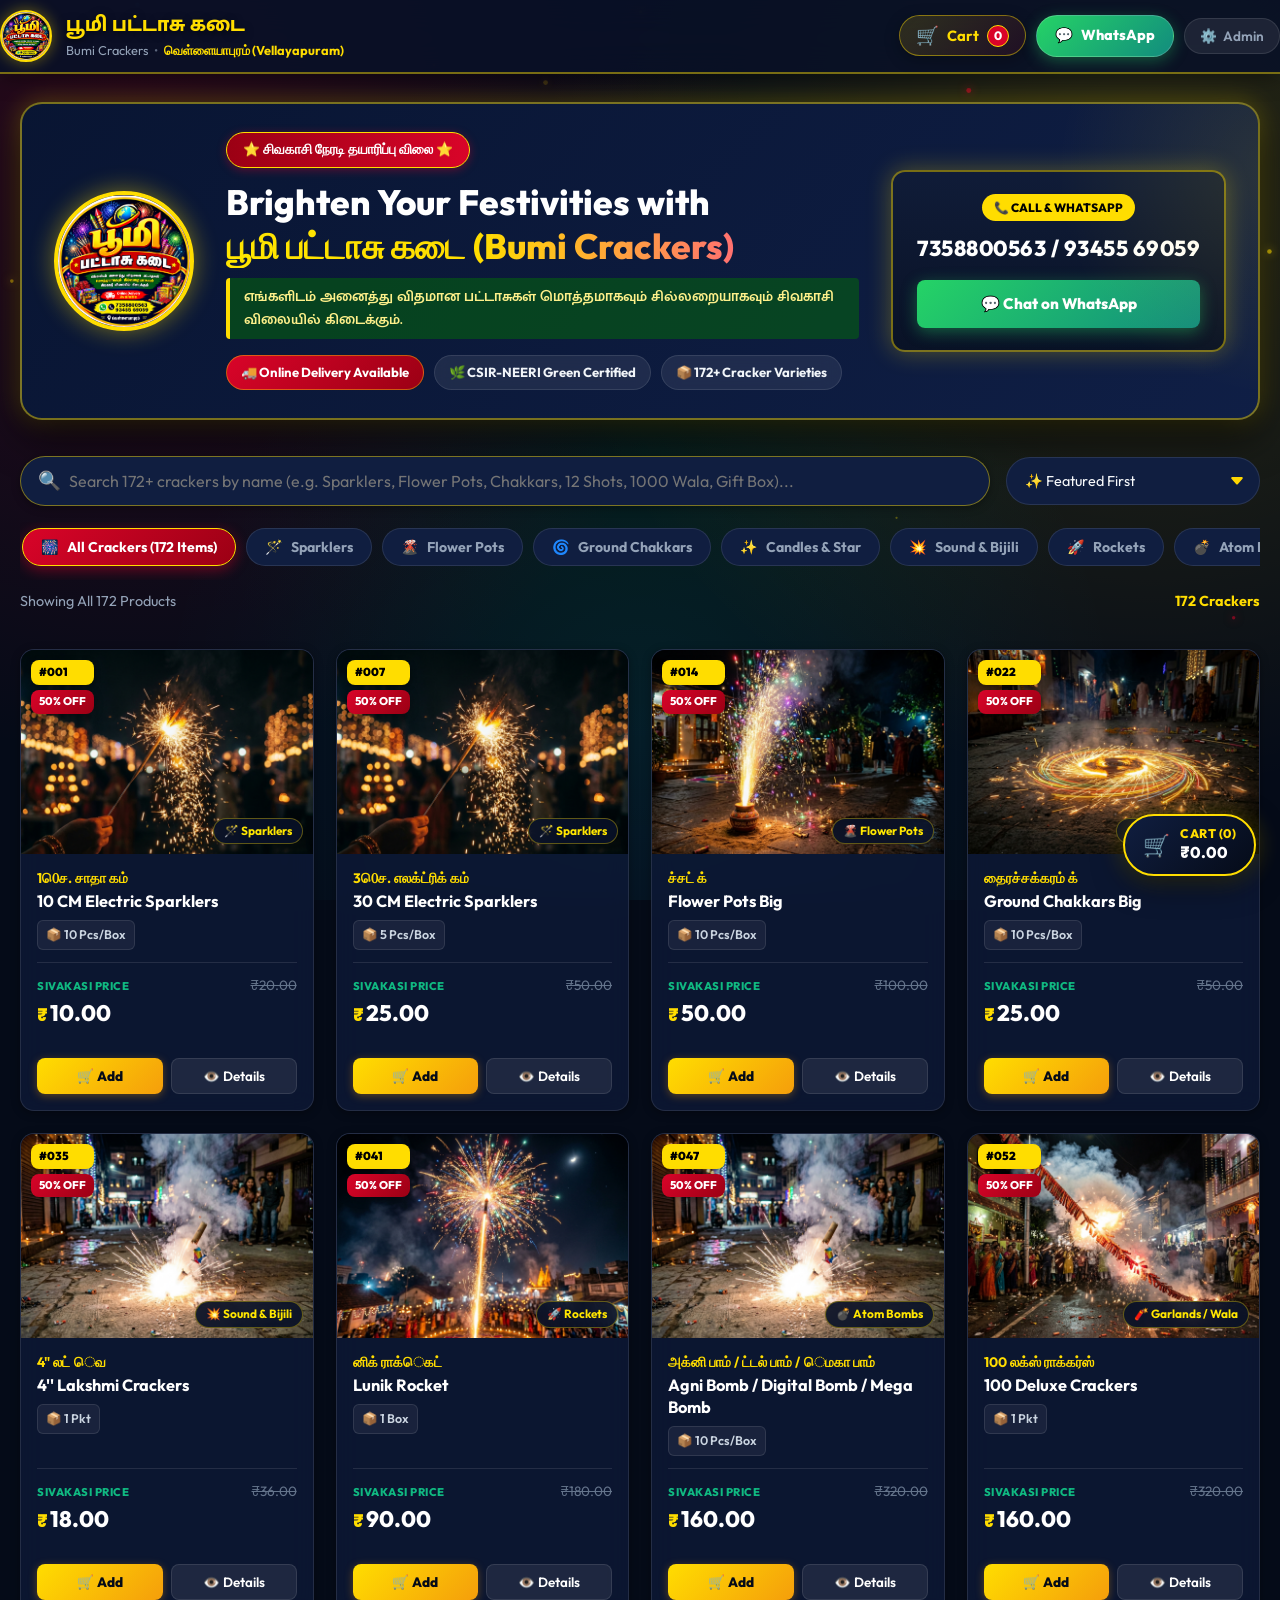
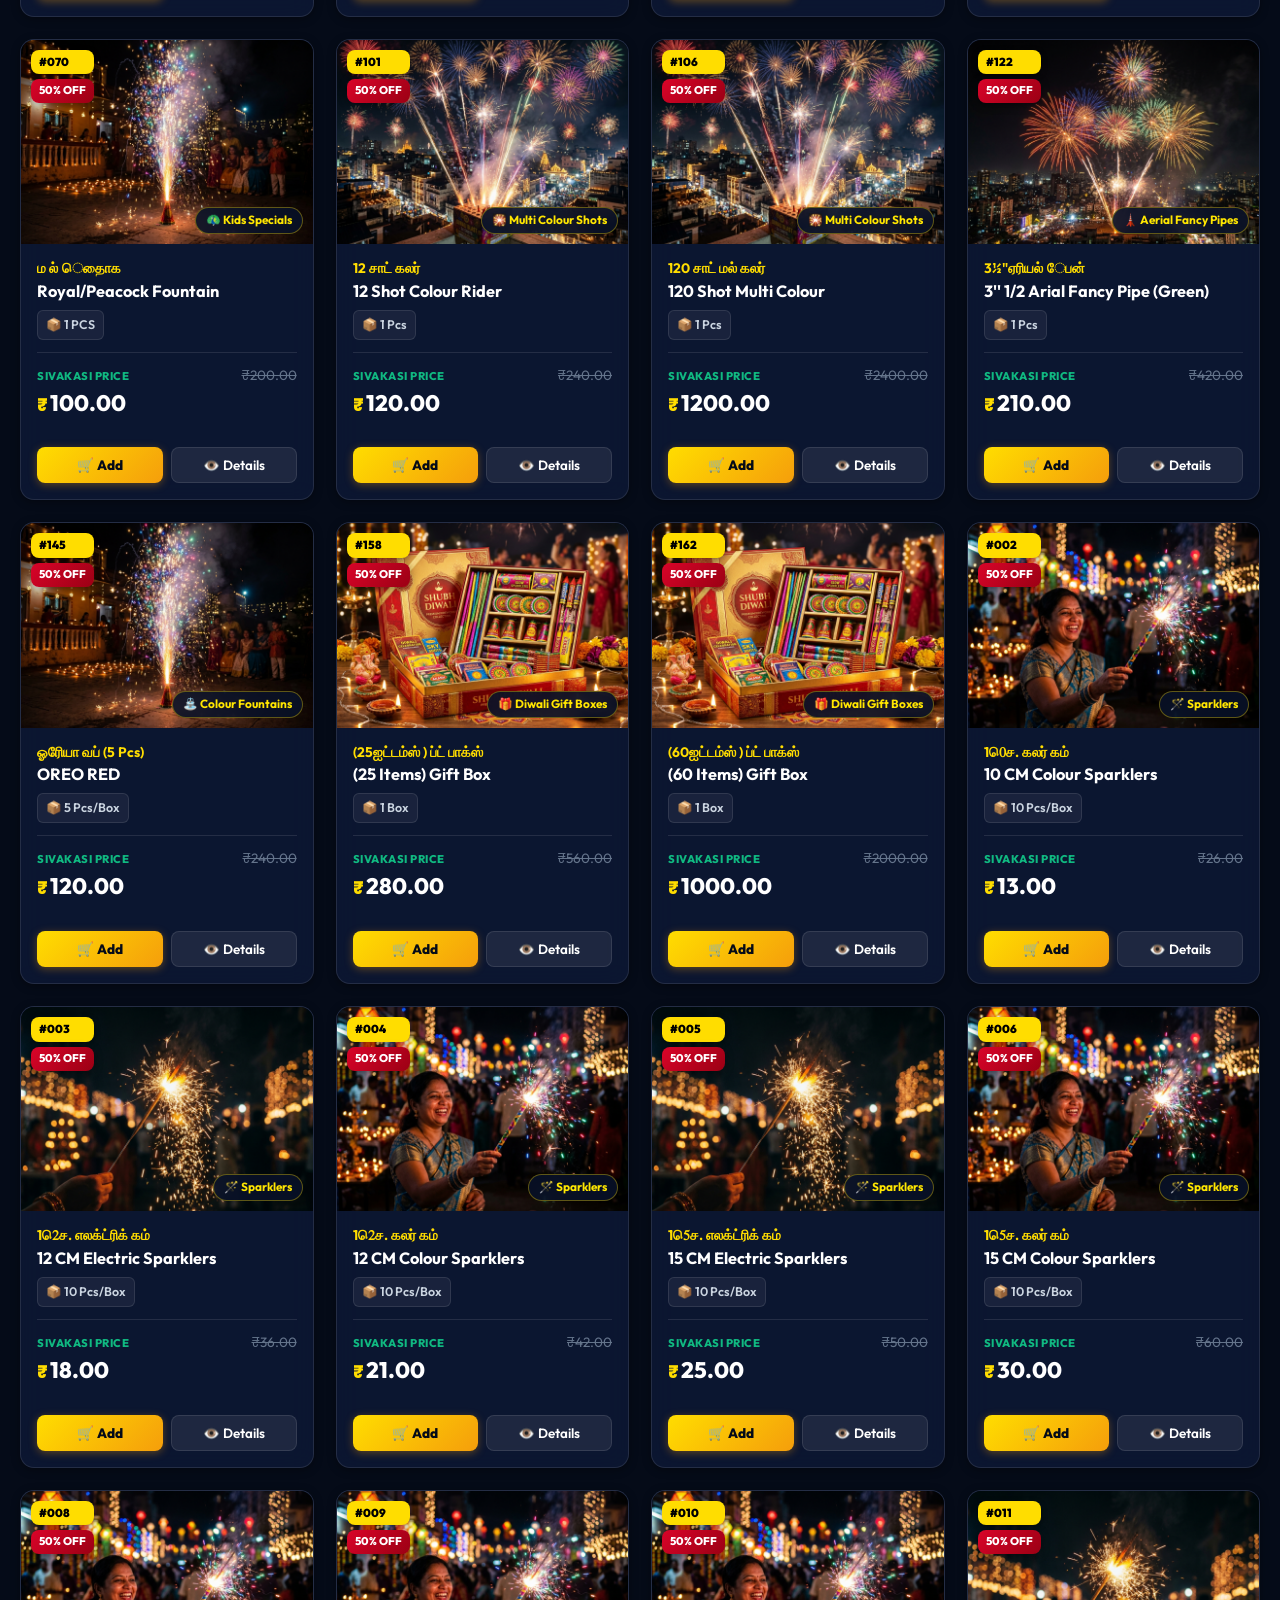
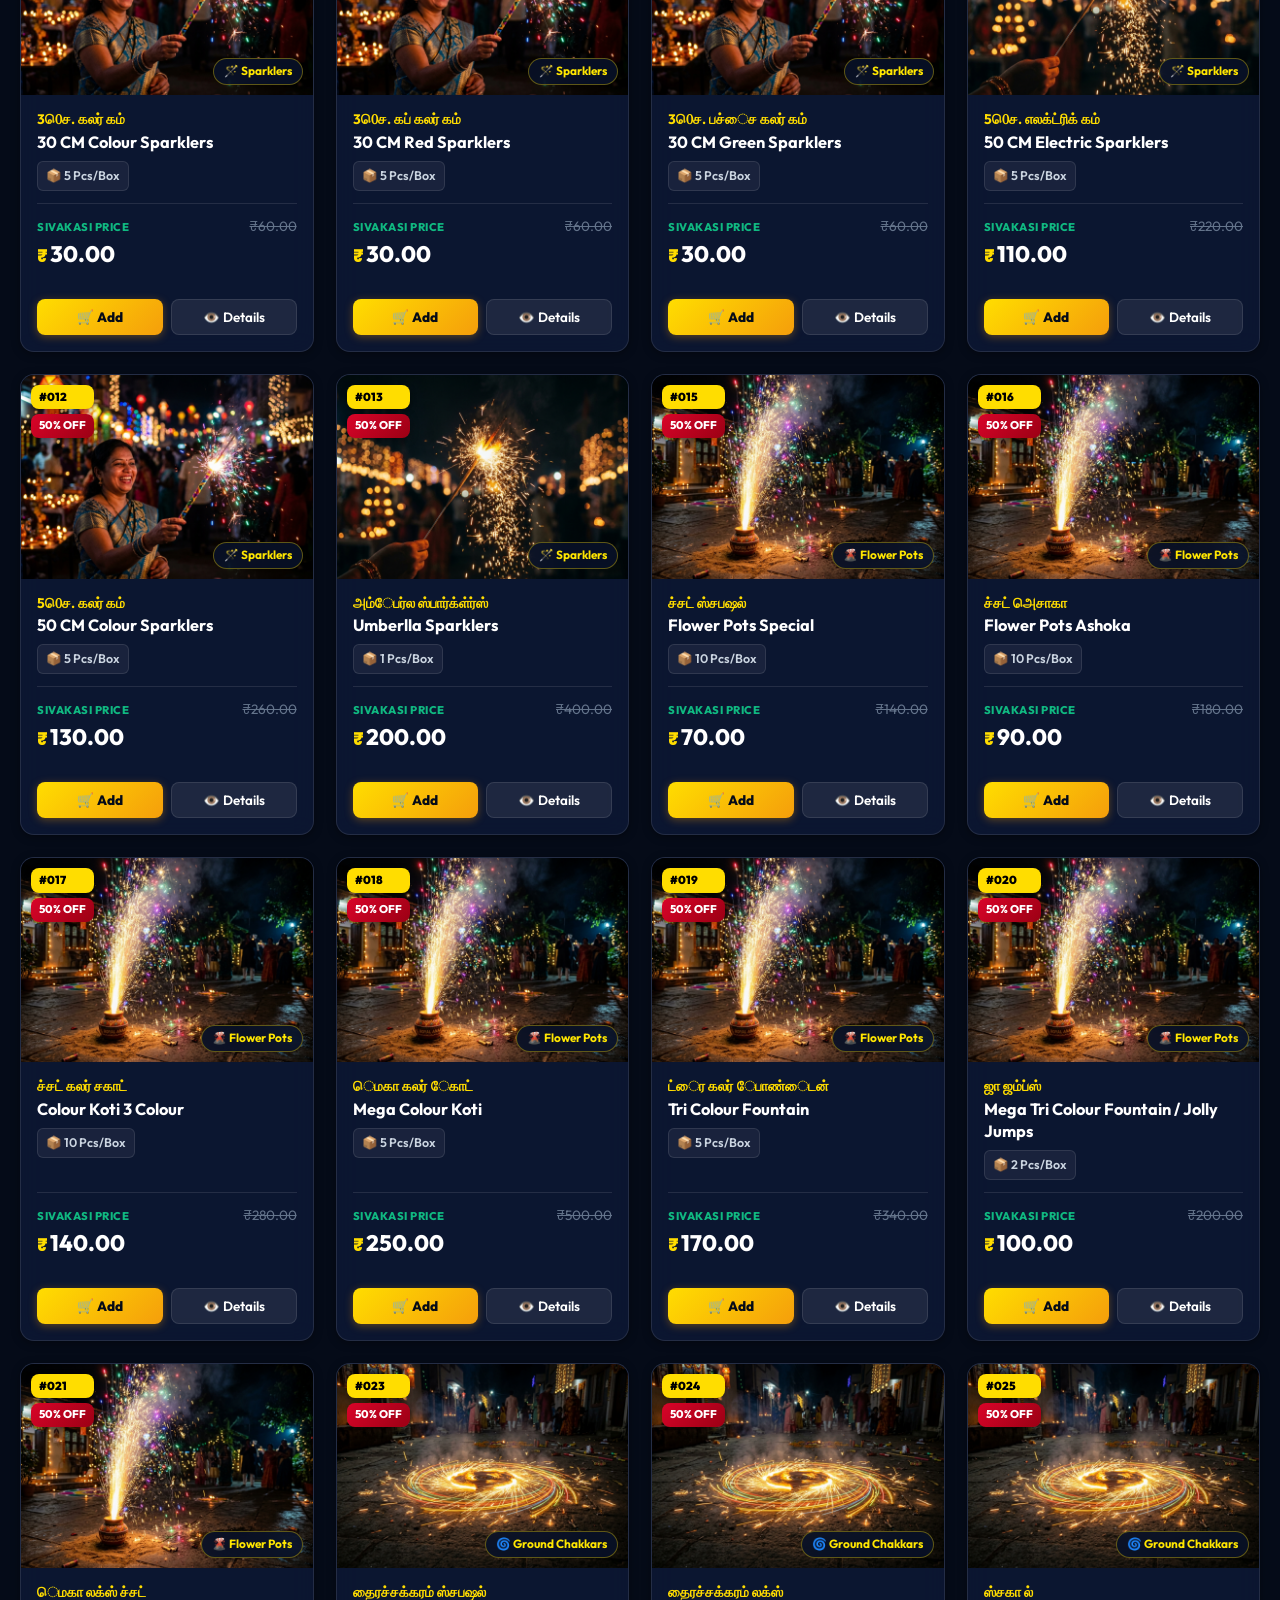
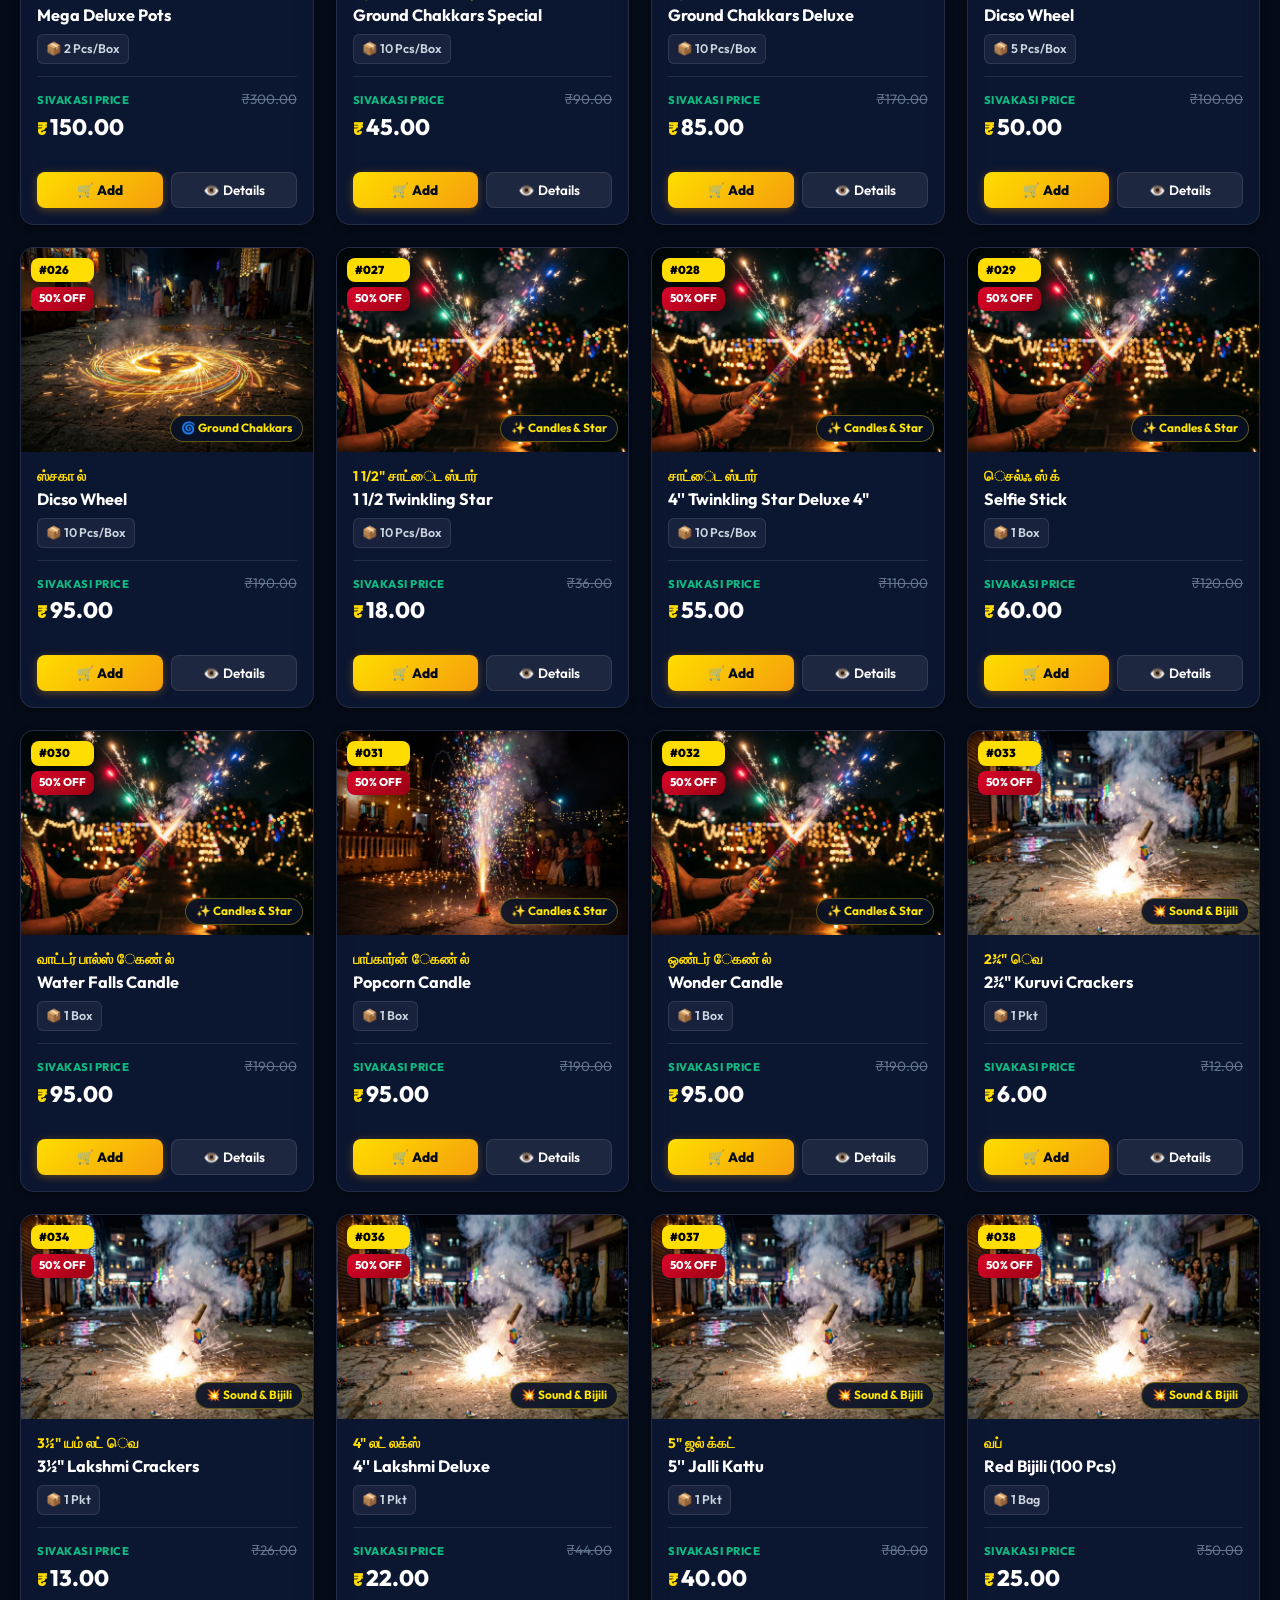
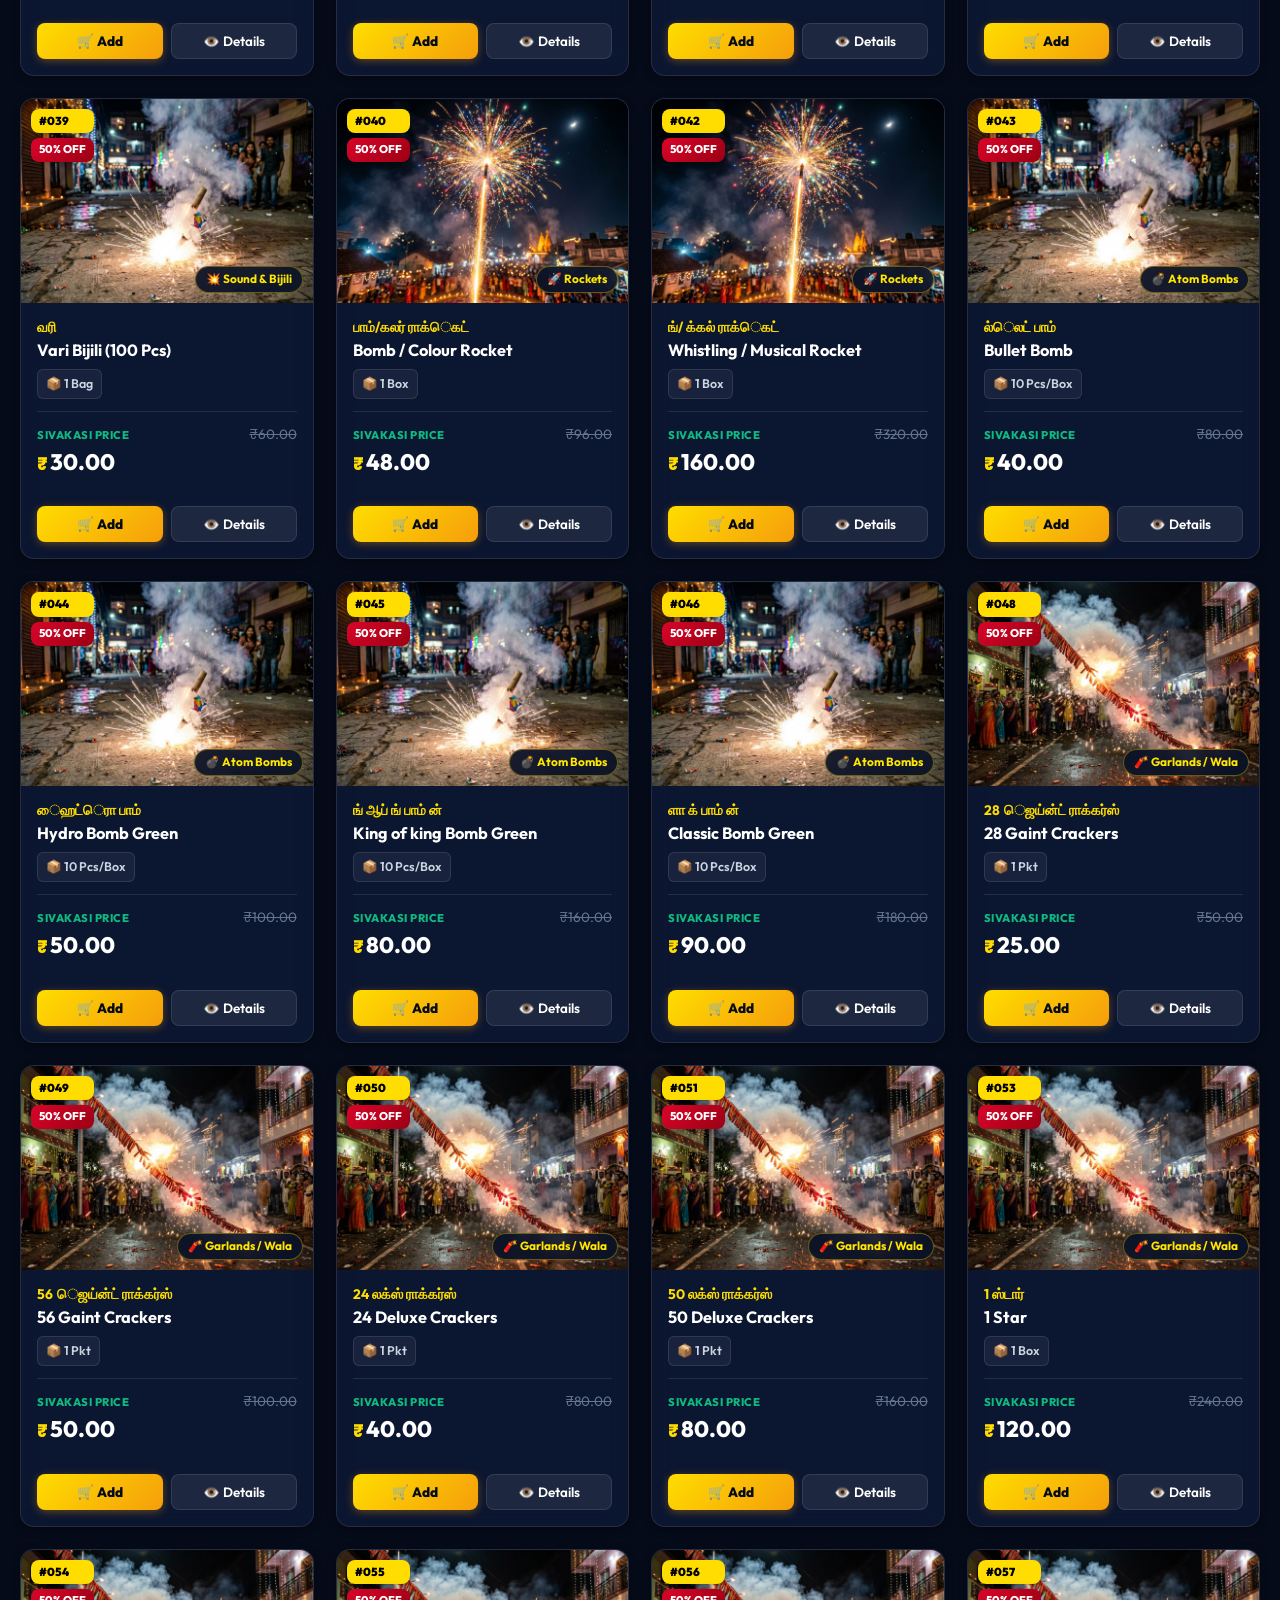
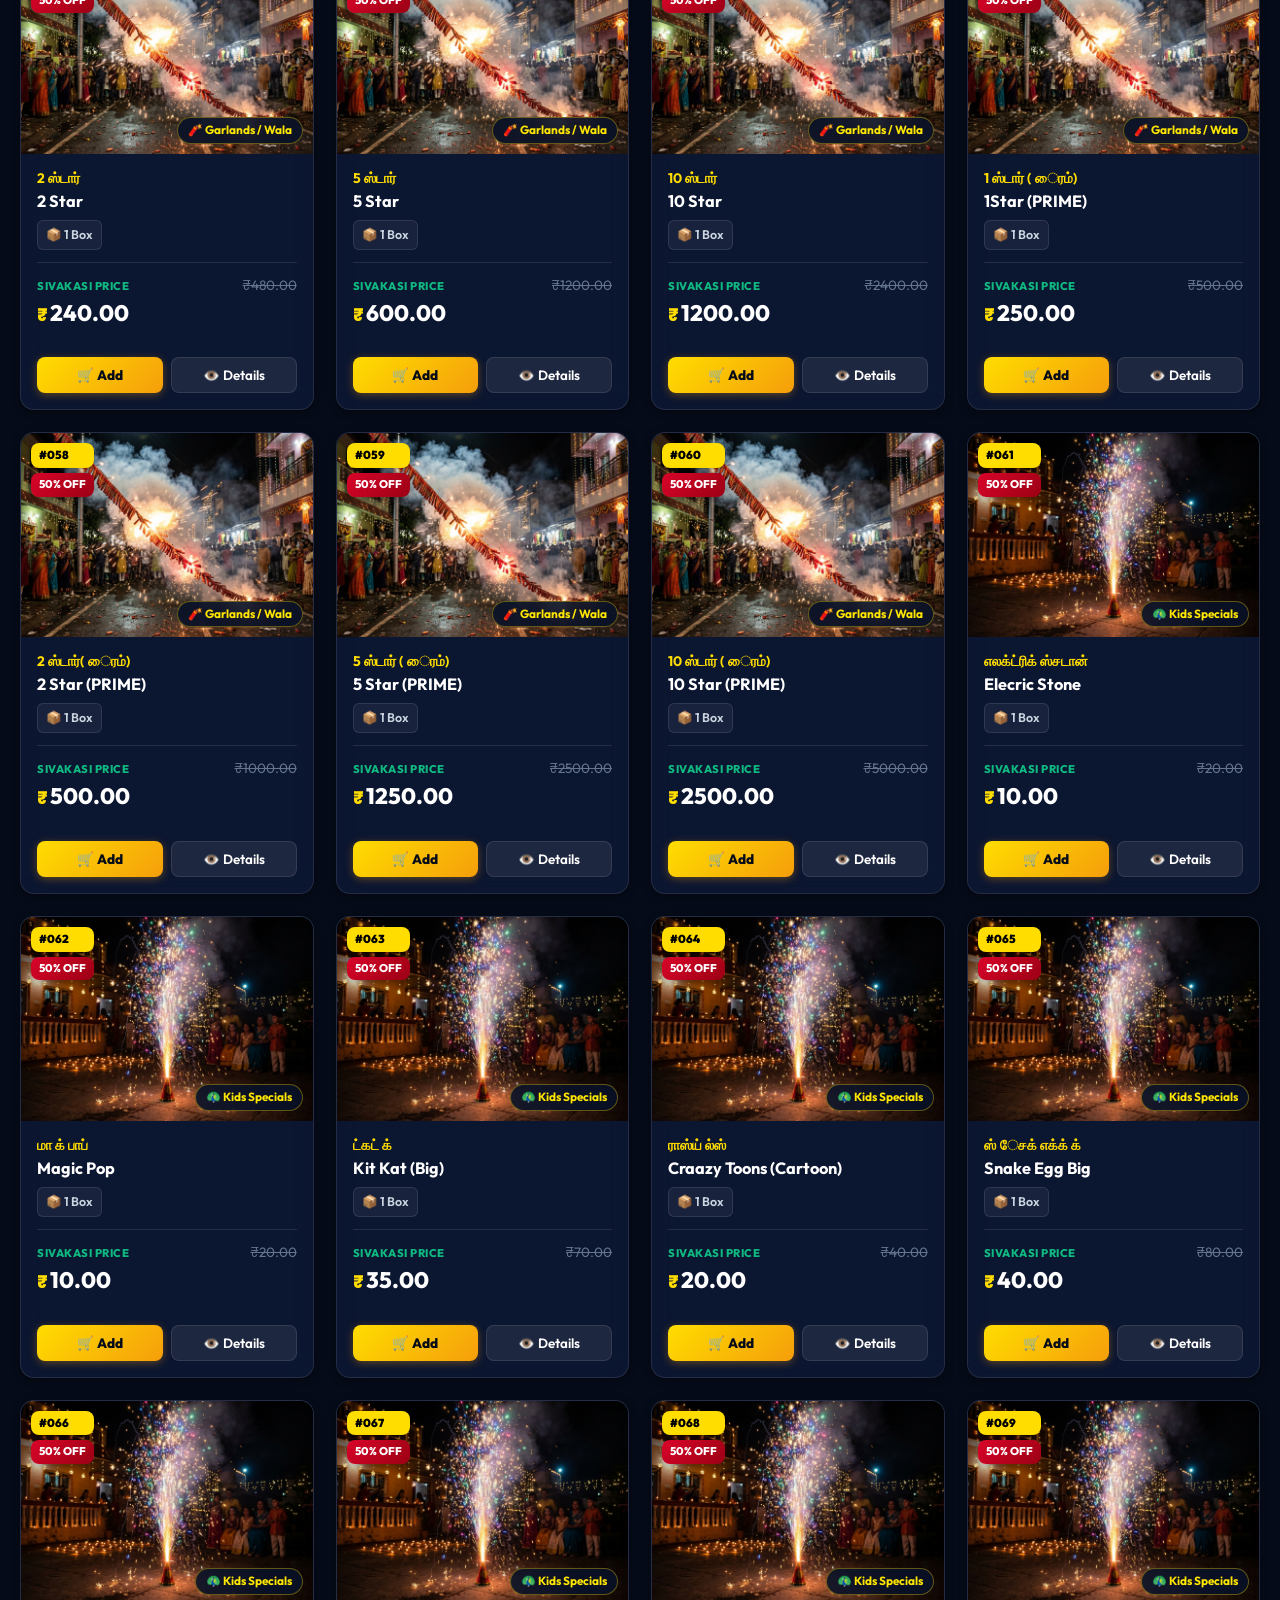
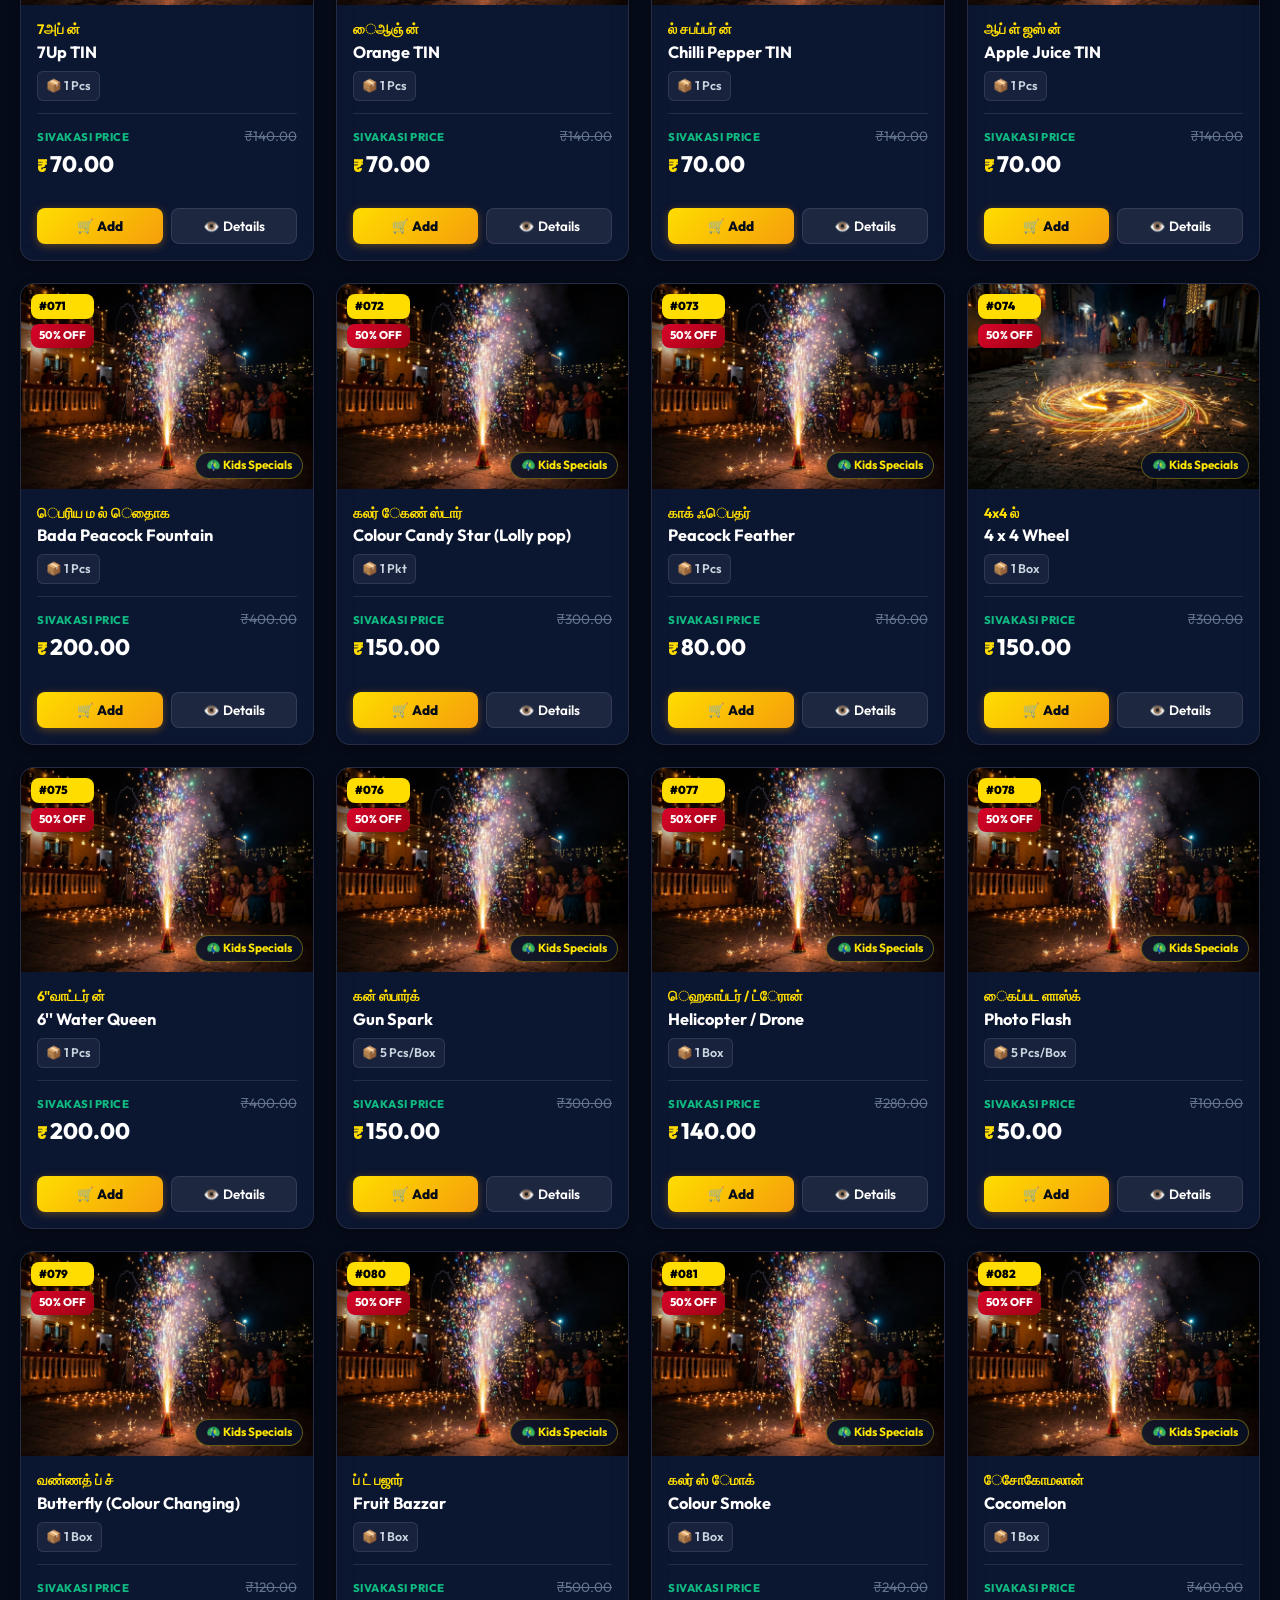
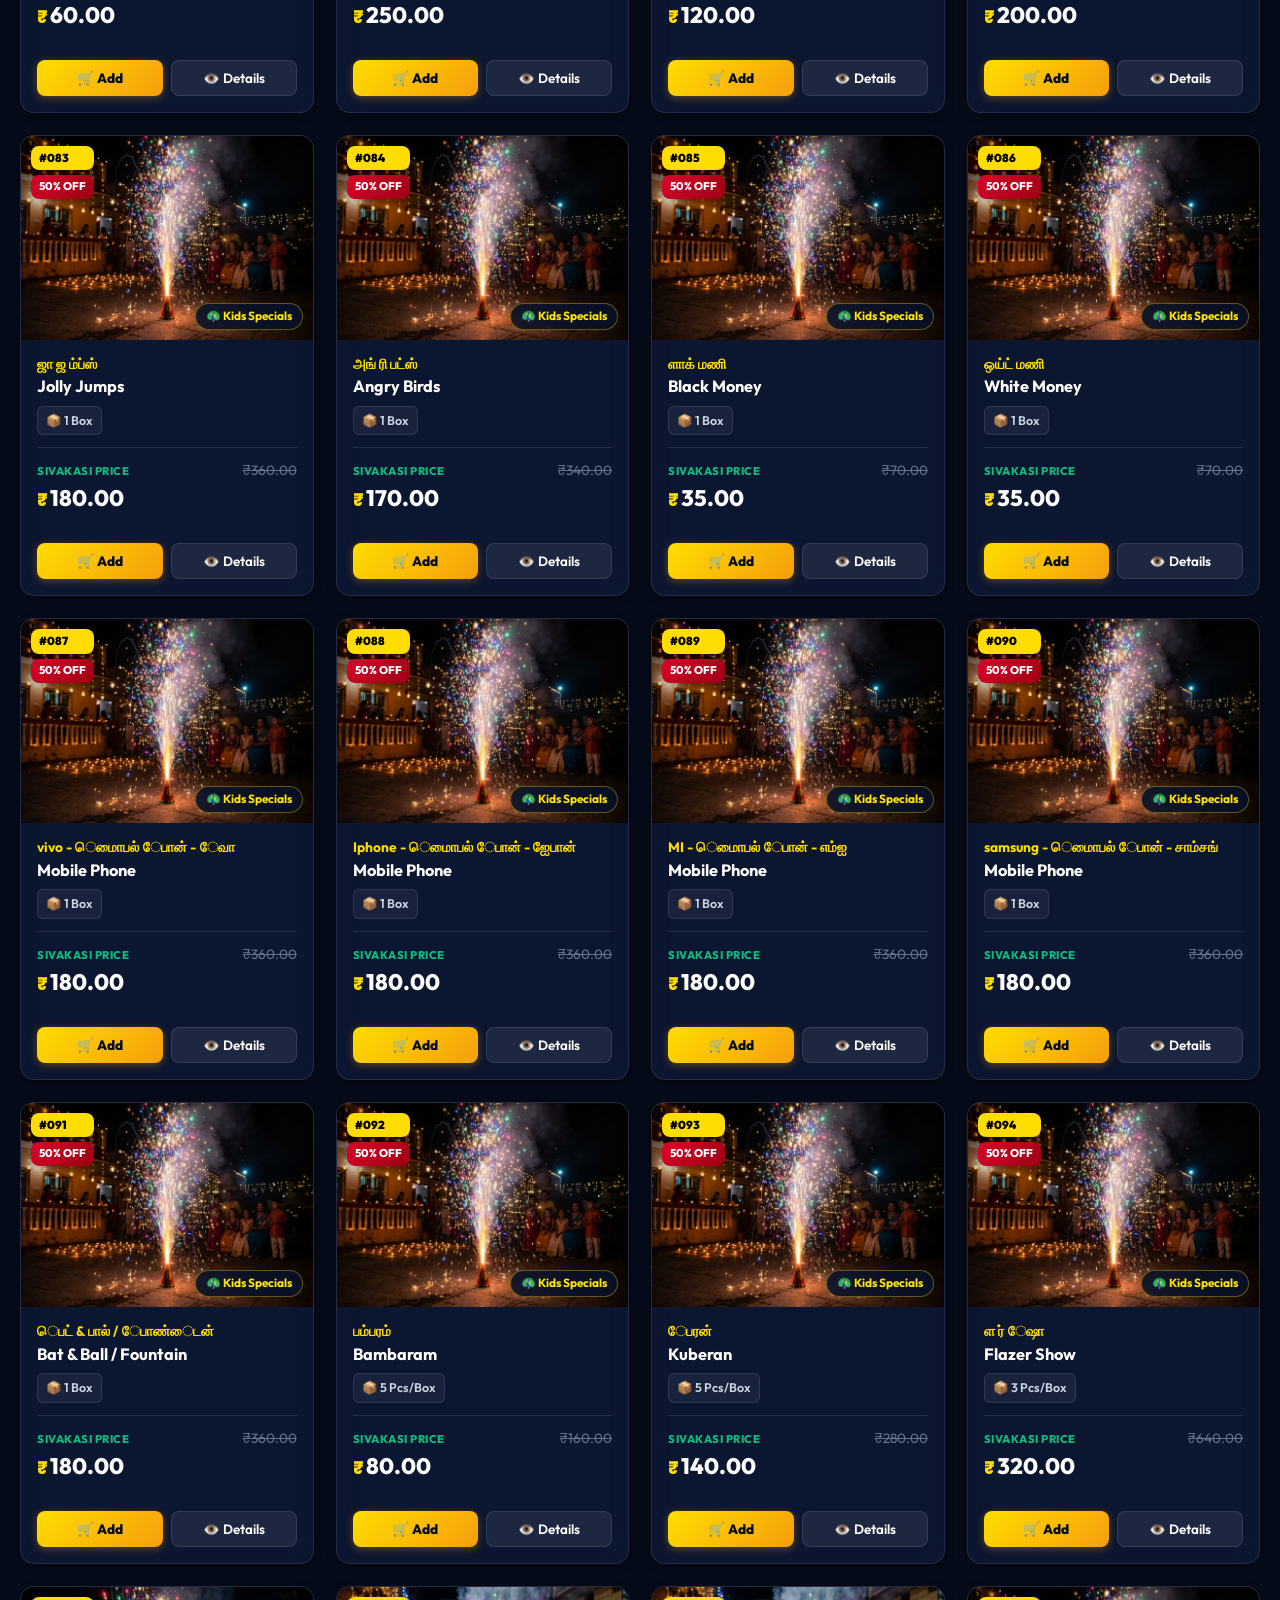
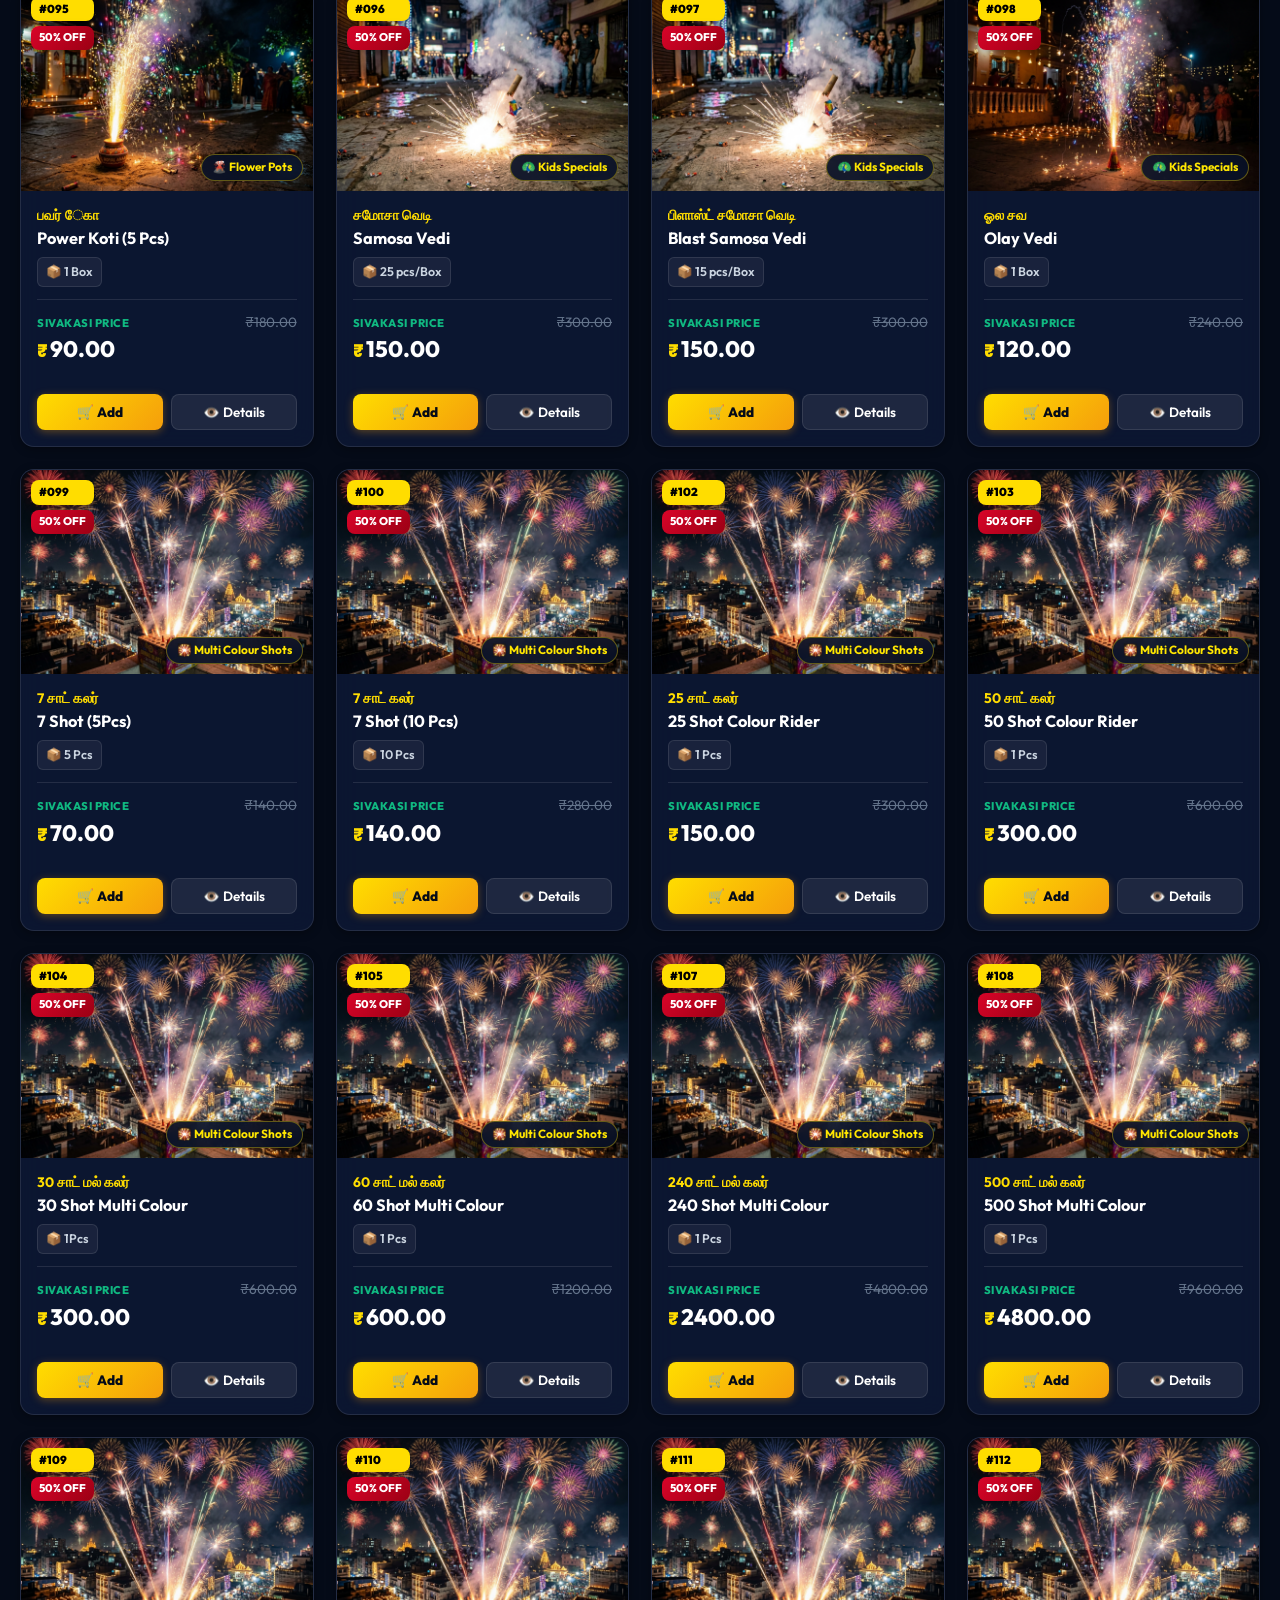
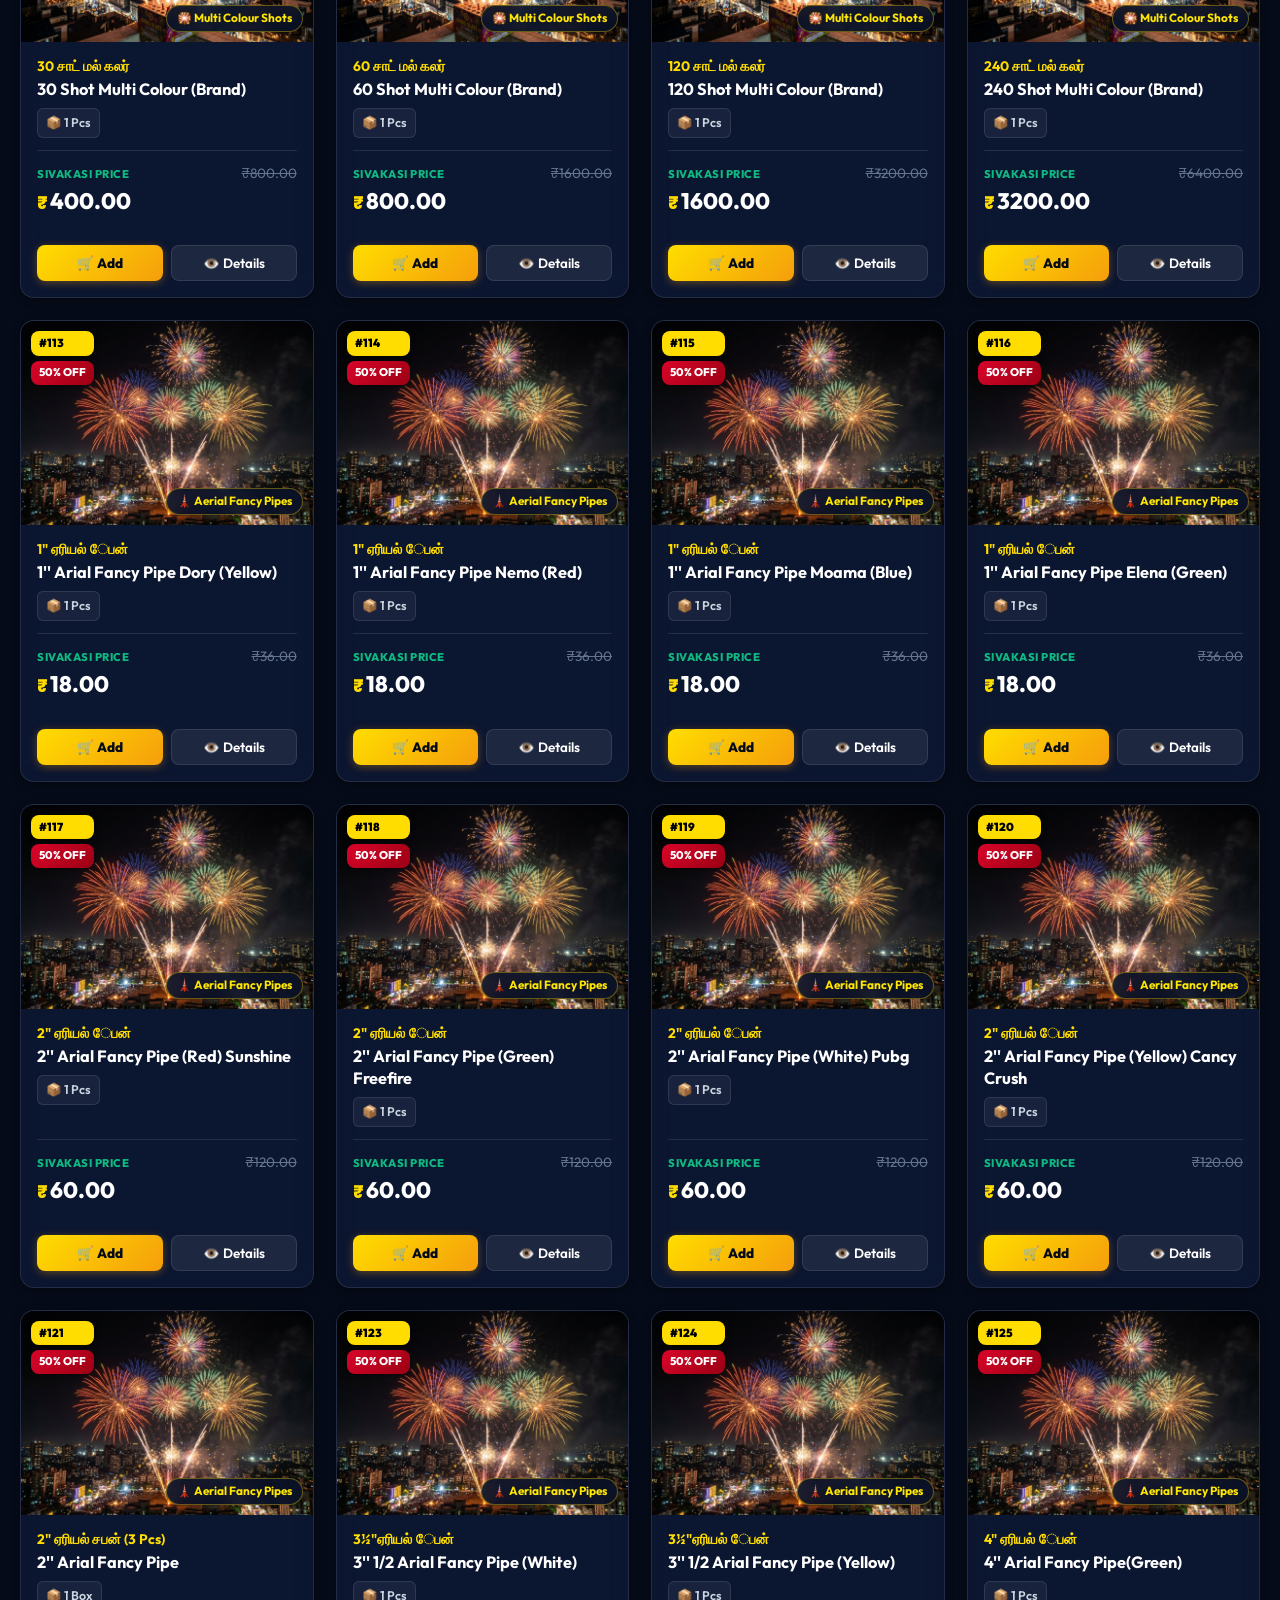
==== commit e93de946: "fix: pixel-perfect mobile header alignment and hide floating cart in admin view" ====
--- a/index.html
+++ b/index.html
@@ -30,13 +30,13 @@
        ========================================================================= -->
   <header class="site-header">
     <div class="container header-inner">
-      <a href="#showcase" id="navLogoBtn" class="brand-logo-group">
+      <a href="#showcase" id="navLogoBtn" class="brand-logo-group" aria-label="Bumi Crackers Home">
         <img src="assets/images/logo.png" alt="பூமி பட்டாசு கடை Logo" class="brand-logo-img">
         <div class="brand-texts">
           <h1 class="brand-title-ta ta-font" id="headerStoreName">பூமி பட்டாசு கடை</h1>
           <div class="brand-sub">
             <span id="headerStoreSub">Bumi Crackers</span>
-            <span>•</span>
+            <span class="brand-sub-sep">•</span>
             <span class="location-tag" id="headerLocation">📍 வெள்ளையாபுரம்</span>
           </div>
         </div>
@@ -45,35 +45,39 @@
       <!-- View Navigation & Actions -->
       <div class="header-actions">
         <!-- Customer view actions -->
-        <div id="customerHeaderActions" style="display: flex; align-items: center; gap: 10px;">
+        <div id="customerHeaderActions" class="customer-header-group">
           <button id="btnOpenCart" class="btn-header-cart" title="View Shopping Cart" aria-label="View Shopping Cart">
             <span class="cart-icon">🛒</span>
             <span class="cart-label hide-mobile">Cart</span>
             <span id="cartBadge" class="cart-badge">0</span>
           </button>
-          <a id="headerWhatsappBtn" class="btn-header-whatsapp" href="https://wa.me/917358800563" target="_blank" rel="noopener noreferrer">
-            <span>💬</span>
+          <a id="headerWhatsappBtn" class="btn-header-whatsapp" href="https://wa.me/917358800563" target="_blank" rel="noopener noreferrer" title="Chat on WhatsApp">
+            <span class="btn-header-icon">💬</span>
             <span class="hide-mobile">WhatsApp</span>
           </a>
           <button id="btnSwitchToAdmin" class="btn-admin-link" title="Open Admin Product Management">
+            <span class="btn-header-icon">⚙️</span>
+            <span class="hide-mobile-sm">Admin</span>
+          </button>
+        </div>
+
+        <!-- Admin view actions -->
+        <div id="adminHeaderActions" class="admin-header-group" style="display: none;">
+          <button id="btnSwitchToCustomer" class="btn-admin-action btn-secondary-action" title="Switch to Customer Store View">
+            <span>👁️</span>
+            <span class="admin-action-text">Store View</span>
+          </button>
+          <button id="btnAdminOpenSettings" class="btn-admin-action btn-secondary-action hide-mobile" title="Open Store Settings">
             <span>⚙️</span>
-            <span>Admin</span>
-          </button>
-        </div>
-
-        <!-- Admin view actions -->
-        <div id="adminHeaderActions" style="display: none; align-items: center; gap: 10px;">
-          <button id="btnSwitchToCustomer" class="btn-admin-action btn-secondary-action">
-            <span>👁️ Customer View</span>
-          </button>
-          <button id="btnAdminOpenSettings" class="btn-admin-action btn-secondary-action hide-mobile">
-            <span>⚙️ Settings</span>
-          </button>
-          <button id="btnAdminAddNewProduct" class="btn-admin-action btn-primary-action">
-            <span>➕ Add Product</span>
+            <span class="admin-action-text">Settings</span>
+          </button>
+          <button id="btnAdminAddNewProduct" class="btn-admin-action btn-primary-action" title="Add New Product">
+            <span>➕</span>
+            <span class="admin-action-text">Add Product</span>
           </button>
           <button id="btnAdminLogout" class="btn-admin-action btn-secondary-action" title="Lock Admin Panel">
-            <span>🔒 Exit</span>
+            <span>🔒</span>
+            <span class="hide-mobile-sm">Exit</span>
           </button>
         </div>
       </div>
--- a/css/style.css
+++ b/css/style.css
@@ -144,25 +144,30 @@
   display: flex;
   align-items: center;
   gap: 14px;
+  text-decoration: none;
+  min-width: 0;
+  flex: 1;
 }
 
 .brand-logo-img {
-  width: 54px;
-  height: 54px;
+  width: 52px;
+  height: 52px;
   border-radius: var(--radius-full);
   border: 2px solid var(--color-gold);
   box-shadow: 0 0 15px rgba(255, 221, 0, 0.4);
   object-fit: cover;
   transition: transform 0.3s ease;
+  flex-shrink: 0;
 }
 
 .brand-logo-group:hover .brand-logo-img {
-  transform: rotate(10deg) scale(1.05);
+  transform: rotate(8deg) scale(1.04);
 }
 
 .brand-texts {
   display: flex;
   flex-direction: column;
+  min-width: 0;
 }
 
 .brand-title-ta {
@@ -172,6 +177,7 @@
   letter-spacing: -0.2px;
   text-shadow: 0 2px 8px rgba(0, 0, 0, 0.6);
   line-height: 1.2;
+  margin: 0;
 }
 
 .brand-sub {
@@ -179,18 +185,46 @@
   color: var(--text-secondary);
   display: flex;
   align-items: center;
-  gap: 8px;
+  gap: 6px;
+  margin-top: 2px;
+  white-space: nowrap;
+  overflow: hidden;
+  text-overflow: ellipsis;
+}
+
+.brand-sub-sep {
+  display: none;
 }
 
 .location-tag {
+  display: none;
   color: #ffdd00;
   font-weight: 700;
+  white-space: nowrap;
+}
+
+@media (min-width: 901px) {
+  .brand-sub-sep {
+    display: inline;
+    opacity: 0.6;
+  }
+  .location-tag {
+    display: inline;
+  }
 }
 
 .header-actions {
   display: flex;
   align-items: center;
-  gap: 12px;
+  gap: 10px;
+  flex-shrink: 0;
+}
+
+.customer-header-group,
+.admin-header-group {
+  display: flex;
+  align-items: center;
+  gap: 10px;
 }
 
 .btn-header-whatsapp {
@@ -200,12 +234,13 @@
   background: linear-gradient(135deg, var(--color-whatsapp), var(--color-whatsapp-dark));
   color: #fff;
   font-weight: 800;
-  padding: 9px 20px;
+  padding: 8px 18px;
   border-radius: var(--radius-full);
-  font-size: 0.92rem;
+  font-size: 0.9rem;
   box-shadow: 0 4px 15px rgba(37, 211, 102, 0.35);
   border: 1px solid rgba(255, 255, 255, 0.2);
   transition: all 0.25s ease;
+  white-space: nowrap;
 }
 
 .btn-header-whatsapp:hover {
@@ -217,7 +252,7 @@
   display: inline-flex;
   align-items: center;
   gap: 6px;
-  padding: 8px 16px;
+  padding: 8px 15px;
   background: rgba(255, 255, 255, 0.08);
   border: 1px solid var(--border-subtle);
   border-radius: var(--radius-full);
@@ -225,6 +260,7 @@
   font-size: 0.85rem;
   font-weight: 600;
   transition: all 0.2s ease;
+  white-space: nowrap;
 }
 
 .btn-admin-link:hover {
@@ -1151,84 +1187,7 @@
 }
 
 
-/* ==========================================================================
-   Responsive Breakpoints
-   ========================================================================== */
-@media (max-width: 900px) {
-  .hero-banner {
-    grid-template-columns: 1fr;
-    text-align: center;
-    gap: 20px;
-  }
-
-  .hero-logo-display {
-    margin: 0 auto;
-    width: 110px;
-    height: 110px;
-  }
-
-  .hero-ribbon-tag {
-    margin: 0 auto 12px;
-  }
-
-  .hero-badges-row {
-    justify-content: center;
-  }
-
-  .hero-contact-card {
-    min-width: unset;
-    width: 100%;
-  }
-
-  .modal-content-grid {
-    grid-template-columns: 1fr;
-    padding: 24px;
-  }
-
-  .modal-product-img {
-    height: 280px;
-  }
-
-  .footer-grid {
-    grid-template-columns: 1fr;
-    gap: 24px;
-  }
-}
-
-@media (max-width: 640px) {
-  .hero-heading {
-    font-size: 1.6rem;
-  }
-
-  .header-actions .btn-admin-link span {
-    display: none;
-  }
-
-  .product-grid {
-    grid-template-columns: repeat(auto-fill, minmax(160px, 1fr));
-    gap: 14px;
-  }
-
-  .product-body {
-    padding: 12px;
-  }
-
-  .product-title {
-    font-size: 0.92rem;
-  }
-
-  .price-main {
-    font-size: 1.2rem;
-  }
-
-  .card-actions-group {
-    grid-template-columns: 1fr;
-  }
-
-  .hide-mobile {
-    display: none !important;
-  }
-}
+/* (Responsive media queries unified at bottom of stylesheet) */
 
 /* ==========================================================================
    SHOPPING CART & QUANTITY CONTROLS DESIGN SYSTEM
@@ -1977,3 +1936,581 @@
   40%, 60% { transform: translate3d(6px, 0, 0); }
 }
 
+/* ==========================================================================
+   COMPREHENSIVE RESPONSIVE DESIGN SYSTEM (Mobile, Tablet, Desktop)
+   ========================================================================== */
+
+/* Tablet & Smaller Desktops (< 1024px) */
+@media (max-width: 1024px) {
+  .container {
+    padding-left: 20px;
+    padding-right: 20px;
+  }
+
+  .hero-banner {
+    padding: 24px 28px;
+    gap: 24px;
+  }
+
+  .product-grid {
+    grid-template-columns: repeat(auto-fill, minmax(220px, 1fr));
+    gap: 18px;
+  }
+}
+
+/* Tablets (< 900px) */
+@media (max-width: 900px) {
+  .hero-banner {
+    grid-template-columns: 1fr;
+    text-align: center;
+    gap: 20px;
+  }
+
+  .hero-logo-display {
+    margin: 0 auto;
+    width: 110px;
+    height: 110px;
+  }
+
+  .hero-ribbon-tag {
+    margin: 0 auto 12px;
+  }
+
+  .hero-badges-row {
+    justify-content: center;
+  }
+
+  .hero-contact-card {
+    min-width: unset;
+    width: 100%;
+  }
+
+  .modal-content-grid {
+    grid-template-columns: 1fr;
+    padding: 24px;
+    gap: 20px;
+  }
+
+  .modal-product-img {
+    height: 280px;
+  }
+
+  .footer-grid {
+    grid-template-columns: 1fr;
+    gap: 24px;
+  }
+}
+
+/* Mobile Devices & Phablets (< 768px) */
+@media (max-width: 768px) {
+  .site-header {
+    padding: 0;
+  }
+
+  .header-inner {
+    padding: 6px 12px;
+    gap: 8px;
+    min-height: 52px;
+    display: flex;
+    align-items: center;
+    justify-content: space-between;
+  }
+
+  .brand-logo-group {
+    gap: 8px;
+    flex: 1 1 auto;
+    min-width: 0;
+    max-width: fit-content;
+  }
+
+  .brand-logo-img {
+    width: 38px;
+    height: 38px;
+  }
+
+  .brand-texts {
+    min-width: 0;
+    overflow: hidden;
+  }
+
+  .brand-title-ta {
+    font-size: 1.05rem;
+    white-space: nowrap;
+    overflow: hidden;
+    text-overflow: ellipsis;
+    line-height: 1.15;
+    margin: 0;
+  }
+
+  .brand-sub {
+    font-size: 0.7rem;
+    white-space: nowrap;
+    overflow: hidden;
+    text-overflow: ellipsis;
+    gap: 3px;
+    margin-top: 1px;
+  }
+
+  /* Hide location from tight top navbar on mobile (already visible in hero banner) */
+  .brand-sub .location-tag,
+  .brand-sub .brand-sub-sep {
+    display: none !important;
+  }
+
+  .header-actions {
+    gap: 6px;
+    flex-shrink: 0;
+  }
+
+  .customer-header-group,
+  .admin-header-group {
+    gap: 5px;
+    display: flex;
+    align-items: center;
+  }
+
+  .btn-header-cart {
+    padding: 6px 10px;
+    font-size: 0.82rem;
+    gap: 4px;
+    border-radius: 20px;
+  }
+
+  .cart-badge {
+    min-width: 18px;
+    height: 18px;
+    font-size: 0.7rem;
+    padding: 0 4px;
+  }
+
+  .btn-header-whatsapp {
+    padding: 6px 10px;
+    font-size: 0.82rem;
+    gap: 4px;
+    border-radius: 20px;
+  }
+
+  .btn-admin-link {
+    padding: 6px 9px;
+    font-size: 0.78rem;
+    gap: 3px;
+    border-radius: 20px;
+  }
+
+  .btn-admin-action {
+    padding: 6px 9px;
+    font-size: 0.78rem;
+    gap: 4px;
+    border-radius: 6px;
+  }
+
+  .search-and-sort-bar {
+    flex-direction: column;
+    gap: 10px;
+    align-items: stretch;
+  }
+
+  .search-box-wrapper,
+  .sort-select-wrapper {
+    width: 100%;
+    min-width: 0;
+  }
+
+  .search-input {
+    padding: 12px 40px 12px 42px;
+    font-size: 0.92rem;
+  }
+
+  .sort-select {
+    padding: 12px 36px 12px 16px;
+    font-size: 0.88rem;
+  }
+
+  .category-pills-container {
+    padding: 4px 0 10px;
+    gap: 8px;
+    -webkit-overflow-scrolling: touch;
+  }
+
+  .category-pill {
+    padding: 7px 14px;
+    font-size: 0.82rem;
+    white-space: nowrap;
+  }
+
+  /* Two-column mobile card layout */
+  .product-grid {
+    grid-template-columns: repeat(2, 1fr);
+    gap: 12px;
+    padding-bottom: 70px;
+  }
+
+  .product-body {
+    padding: 10px 10px 12px;
+  }
+
+  .product-ta-title {
+    font-size: 0.8rem;
+    margin-bottom: 2px;
+  }
+
+  .product-title {
+    font-size: 0.86rem;
+    line-height: 1.25;
+    margin-bottom: 6px;
+  }
+
+  .product-pkg-badge {
+    font-size: 0.68rem;
+    padding: 2px 5px;
+    margin-bottom: 6px;
+  }
+
+  .product-price-row {
+    padding-top: 8px;
+    margin-bottom: 10px;
+  }
+
+  .price-main {
+    font-size: 1.15rem;
+  }
+
+  .price-original {
+    font-size: 0.74rem;
+  }
+
+  .card-actions-group {
+    display: grid;
+    grid-template-columns: 1fr;
+    gap: 6px;
+  }
+
+  .btn-card-add,
+  .btn-card-details {
+    padding: 8px 6px;
+    font-size: 0.8rem;
+    width: 100%;
+    justify-content: center;
+  }
+
+  /* Cart Drawer on Mobile: Fullscreen & Pinned Footer */
+  .cart-modal-dialog {
+    max-width: 100%;
+    width: 100%;
+    border-left: none;
+    border-radius: 0;
+  }
+
+  .cart-header {
+    padding: 14px 16px;
+  }
+
+  .cart-header-title h3 {
+    font-size: 1.1rem;
+  }
+
+  .cart-scroll-body {
+    padding: 12px 14px;
+  }
+
+  .cart-item-card {
+    padding: 10px 12px;
+    gap: 10px;
+  }
+
+  .cart-item-img {
+    width: 60px;
+    height: 60px;
+    border-radius: 6px;
+  }
+
+  .cart-item-title {
+    font-size: 0.86rem;
+  }
+
+  .cart-item-ta {
+    font-size: 0.78rem;
+  }
+
+  .cart-footer {
+    padding: 14px 16px;
+    gap: 10px;
+  }
+
+  .cart-calc-box {
+    padding: 10px 12px;
+  }
+
+  .calc-row {
+    font-size: 0.85rem;
+  }
+
+  .grand-val {
+    font-size: 1.25rem;
+  }
+
+  .cart-actions-row {
+    display: flex;
+    flex-direction: column-reverse;
+    gap: 8px;
+  }
+
+  .btn-continue-shopping {
+    width: 100%;
+    padding: 10px;
+    font-size: 0.85rem;
+  }
+
+  .btn-whatsapp-order {
+    width: 100%;
+    padding: 13px 16px;
+    font-size: 0.98rem;
+  }
+
+  /* Product Details Modal Mobile */
+  .modal-dialog {
+    width: 95vw;
+    max-height: 90vh;
+    border-radius: 14px;
+  }
+
+  .modal-content-grid {
+    padding: 18px 14px;
+    gap: 14px;
+  }
+
+  .modal-product-img {
+    height: 200px;
+  }
+
+  .modal-product-name {
+    font-size: 1.25rem;
+  }
+
+  .modal-price-value {
+    font-size: 1.5rem;
+  }
+
+  .specs-table {
+    grid-template-columns: 1fr 1fr;
+    gap: 8px;
+    padding: 10px;
+  }
+
+  .modal-qty-controls {
+    flex-direction: column;
+    gap: 10px;
+  }
+
+  .qty-stepper {
+    width: 100%;
+    justify-content: center;
+  }
+
+  .btn-modal-add-cart {
+    width: 100%;
+  }
+
+  /* Floating Cart Button Mobile */
+  .floating-quick-actions {
+    bottom: 16px;
+    right: 14px;
+  }
+
+  .floating-cart-btn {
+    padding: 9px 14px;
+    border-radius: 30px;
+  }
+
+  .floating-cart-amount {
+    font-size: 0.88rem;
+  }
+
+  .hide-mobile {
+    display: none !important;
+  }
+}
+
+/* Small Smart Phones (< 520px) */
+@media (max-width: 520px) {
+  .header-inner {
+    padding: 5px 8px;
+    gap: 6px;
+  }
+
+  .brand-logo-group {
+    gap: 6px;
+  }
+
+  .brand-logo-img {
+    width: 34px;
+    height: 34px;
+  }
+
+  .brand-title-ta {
+    font-size: 0.98rem;
+  }
+
+  .brand-sub {
+    font-size: 0.65rem;
+  }
+
+  .header-actions {
+    gap: 4px;
+  }
+
+  .customer-header-group,
+  .admin-header-group {
+    gap: 4px;
+  }
+
+  .btn-header-cart {
+    padding: 5px 8px;
+    font-size: 0.78rem;
+    gap: 3px;
+  }
+
+  .cart-badge {
+    min-width: 16px;
+    height: 16px;
+    font-size: 0.65rem;
+    padding: 0 3px;
+  }
+
+  .btn-header-whatsapp {
+    padding: 5px 8px;
+    font-size: 0.78rem;
+    gap: 3px;
+  }
+
+  .btn-admin-link {
+    padding: 5px 7px;
+    font-size: 0.75rem;
+    gap: 2px;
+  }
+
+  .hide-mobile-sm {
+    display: none !important;
+  }
+
+  .admin-action-text {
+    font-size: 0.72rem;
+  }
+
+  .hero-banner {
+    padding: 18px 14px;
+    border-radius: var(--radius-md);
+  }
+
+  .hero-logo-display {
+    width: 86px;
+    height: 86px;
+  }
+
+  .hero-heading {
+    font-size: 1.35rem;
+  }
+
+  .hero-heading-en {
+    font-size: 0.92rem;
+  }
+
+  .hero-tagline {
+    font-size: 0.84rem;
+    line-height: 1.4;
+  }
+
+  .hero-badges-row {
+    gap: 5px;
+  }
+
+  .hero-badge {
+    font-size: 0.7rem;
+    padding: 3px 7px;
+  }
+
+  .hero-contact-card {
+    padding: 12px 14px;
+  }
+
+  .hero-contact-phone {
+    font-size: 1.02rem;
+  }
+
+  .btn-hero-order {
+    padding: 10px 16px;
+    font-size: 0.88rem;
+  }
+
+  .product-grid {
+    grid-template-columns: repeat(2, 1fr);
+    gap: 8px;
+  }
+
+  .badge-item-no {
+    font-size: 0.65rem;
+    padding: 2px 5px;
+  }
+
+  .badge-discount {
+    font-size: 0.65rem;
+    padding: 2px 5px;
+  }
+
+  .cart-item-img {
+    width: 52px;
+    height: 52px;
+  }
+
+  .cart-stepper-btn {
+    width: 26px;
+    height: 26px;
+    font-size: 0.92rem;
+  }
+
+  .cart-qty-val {
+    min-width: 22px;
+    font-size: 0.8rem;
+  }
+
+  .footer-bottom {
+    flex-direction: column;
+    text-align: center;
+    gap: 8px;
+    font-size: 0.78rem;
+  }
+}
+
+/* Very Small Phones (< 360px) */
+@media (max-width: 360px) {
+  .header-inner {
+    padding: 5px 8px;
+  }
+
+  .brand-logo-img {
+    width: 32px;
+    height: 32px;
+  }
+
+  .brand-title-ta {
+    font-size: 0.92rem;
+  }
+
+  .brand-sub {
+    font-size: 0.62rem;
+  }
+
+  .btn-header-cart {
+    padding: 5px 7px;
+  }
+
+  .btn-header-whatsapp {
+    padding: 5px 7px;
+  }
+
+  .btn-admin-link {
+    padding: 5px 7px;
+  }
+}
+
+
--- a/css/admin.css
+++ b/css/admin.css
@@ -426,3 +426,80 @@
   from { transform: translateX(100%); opacity: 0; }
   to { transform: translateX(0); opacity: 1; }
 }
+
+/* ==========================================================================
+   Admin Responsive Breakpoints
+   ========================================================================== */
+@media (max-width: 900px) {
+  .admin-container {
+    padding: 16px 14px;
+  }
+
+  .admin-stats-grid {
+    grid-template-columns: repeat(2, 1fr);
+    gap: 12px;
+  }
+}
+
+@media (max-width: 640px) {
+  .admin-header {
+    padding: 12px 14px;
+    flex-direction: column;
+    align-items: flex-start;
+    gap: 10px;
+  }
+
+  .admin-nav-actions {
+    width: 100%;
+    justify-content: space-between;
+    flex-wrap: wrap;
+  }
+
+  .admin-stats-grid {
+    grid-template-columns: 1fr;
+    gap: 10px;
+  }
+
+  .stat-card {
+    padding: 14px 16px;
+  }
+
+  .table-toolbar {
+    flex-direction: column;
+    align-items: stretch;
+    gap: 10px;
+  }
+
+  .table-search-input {
+    min-width: 0;
+    width: 100%;
+  }
+
+  .table-filter-pills {
+    overflow-x: auto;
+    padding-bottom: 6px;
+    -webkit-overflow-scrolling: touch;
+  }
+
+  .admin-modal-box {
+    padding: 20px 14px;
+    max-width: 95vw;
+    border-radius: 12px;
+  }
+
+  .form-grid {
+    grid-template-columns: 1fr;
+    gap: 12px;
+  }
+
+  .modal-form-actions {
+    flex-direction: column;
+    gap: 8px;
+  }
+
+  .btn-admin-action {
+    width: 100%;
+    justify-content: center;
+  }
+}
+
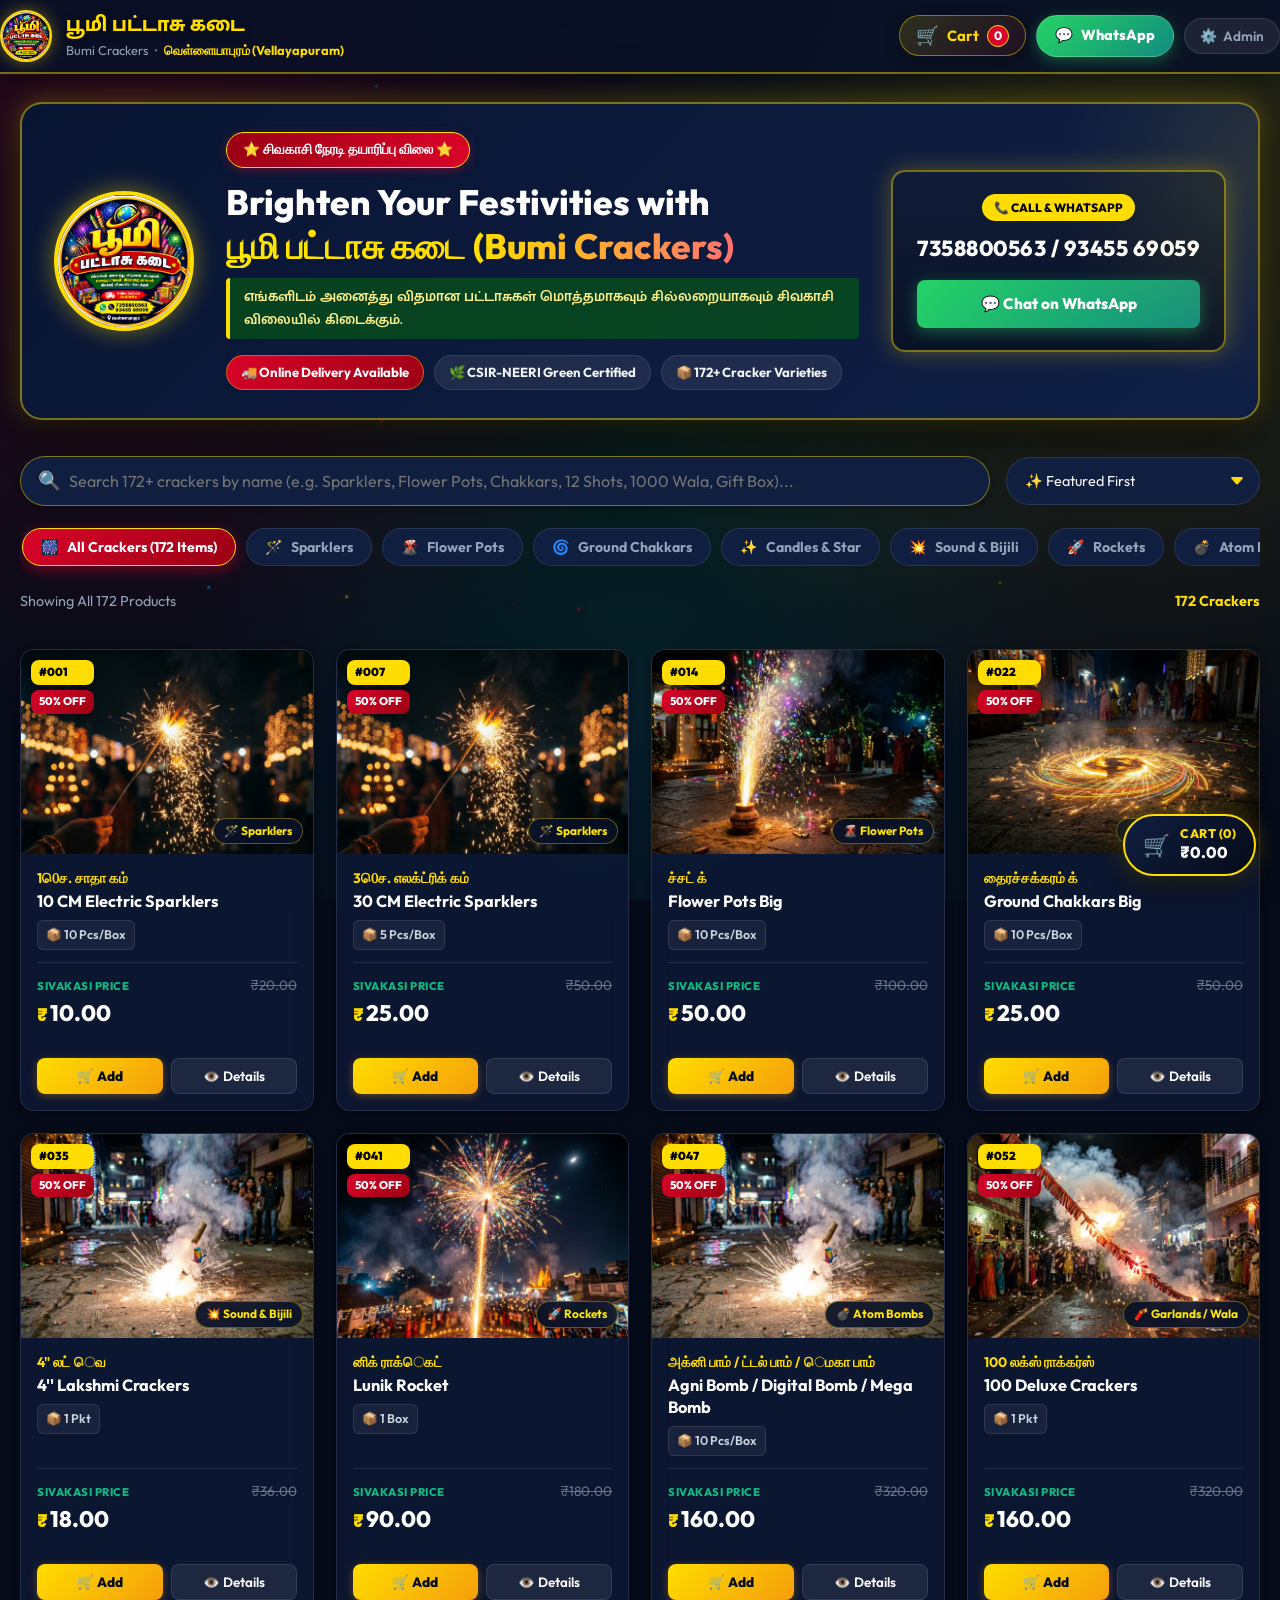
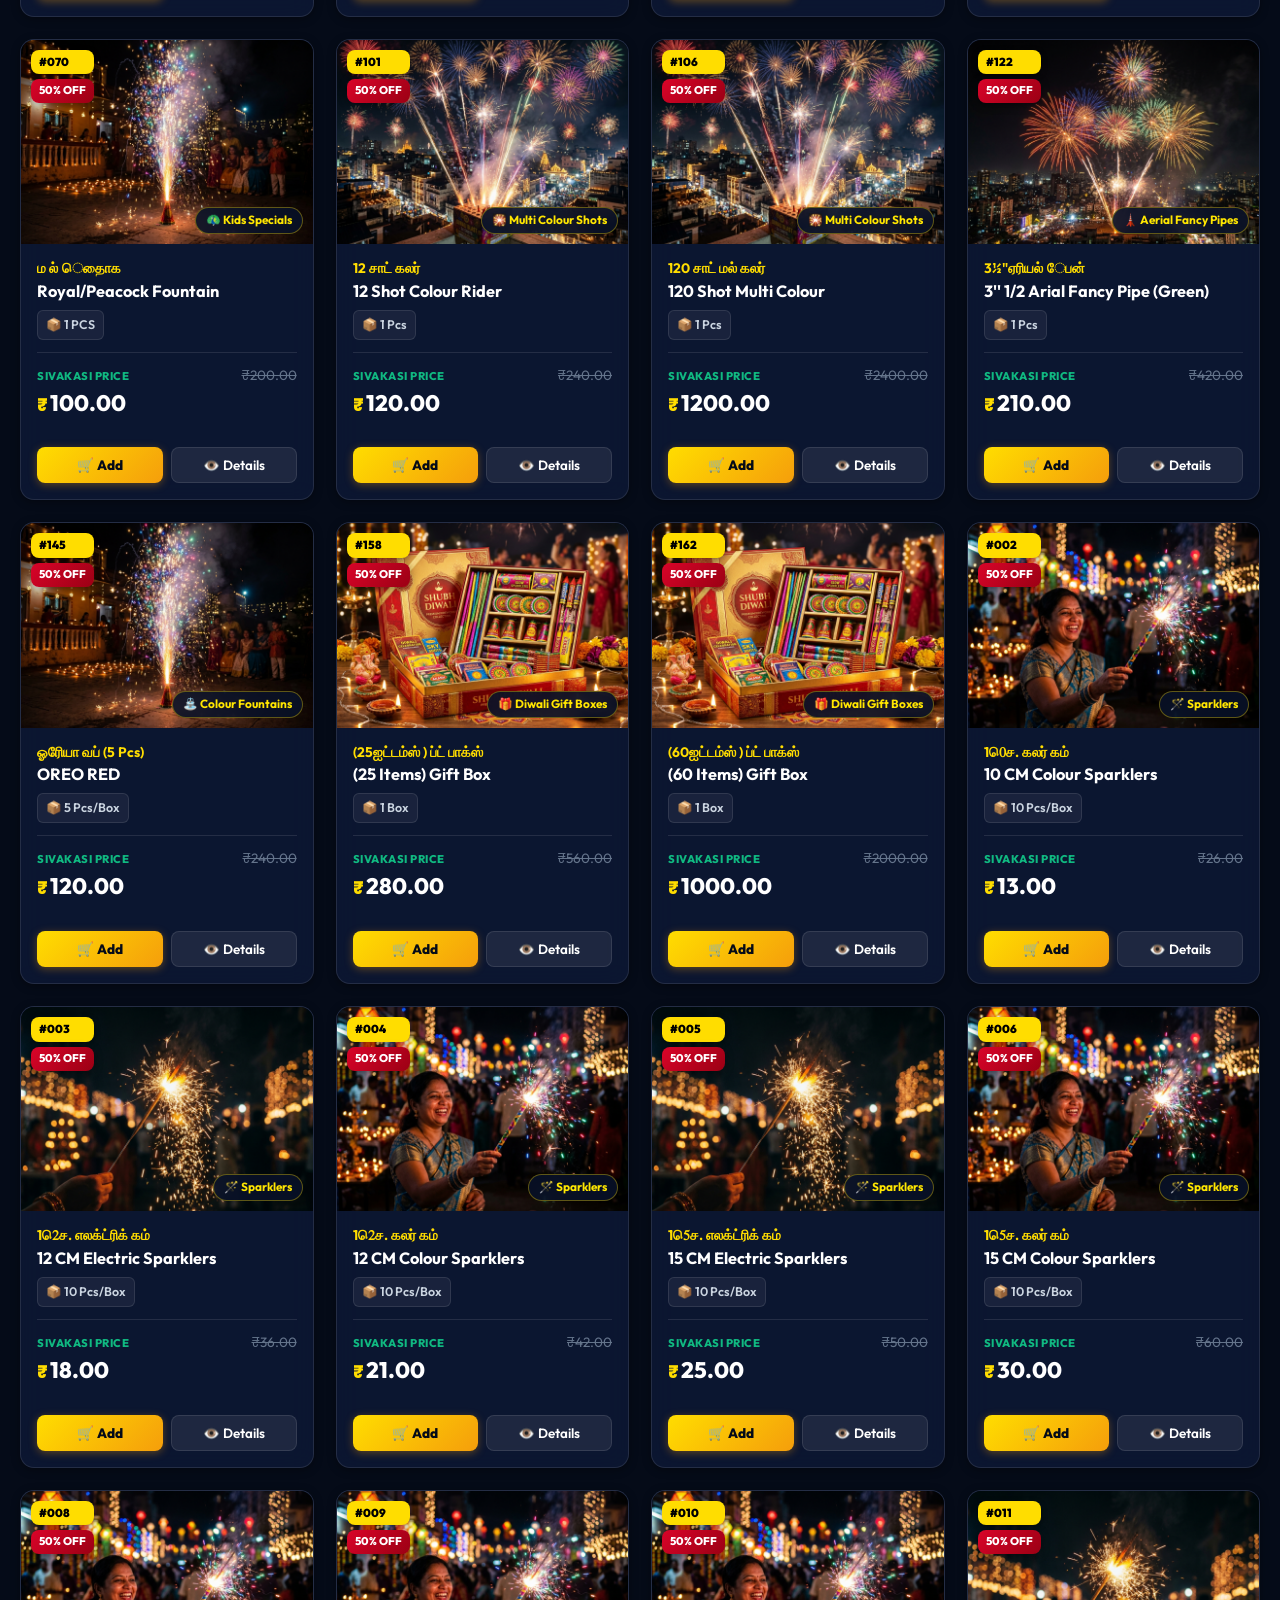
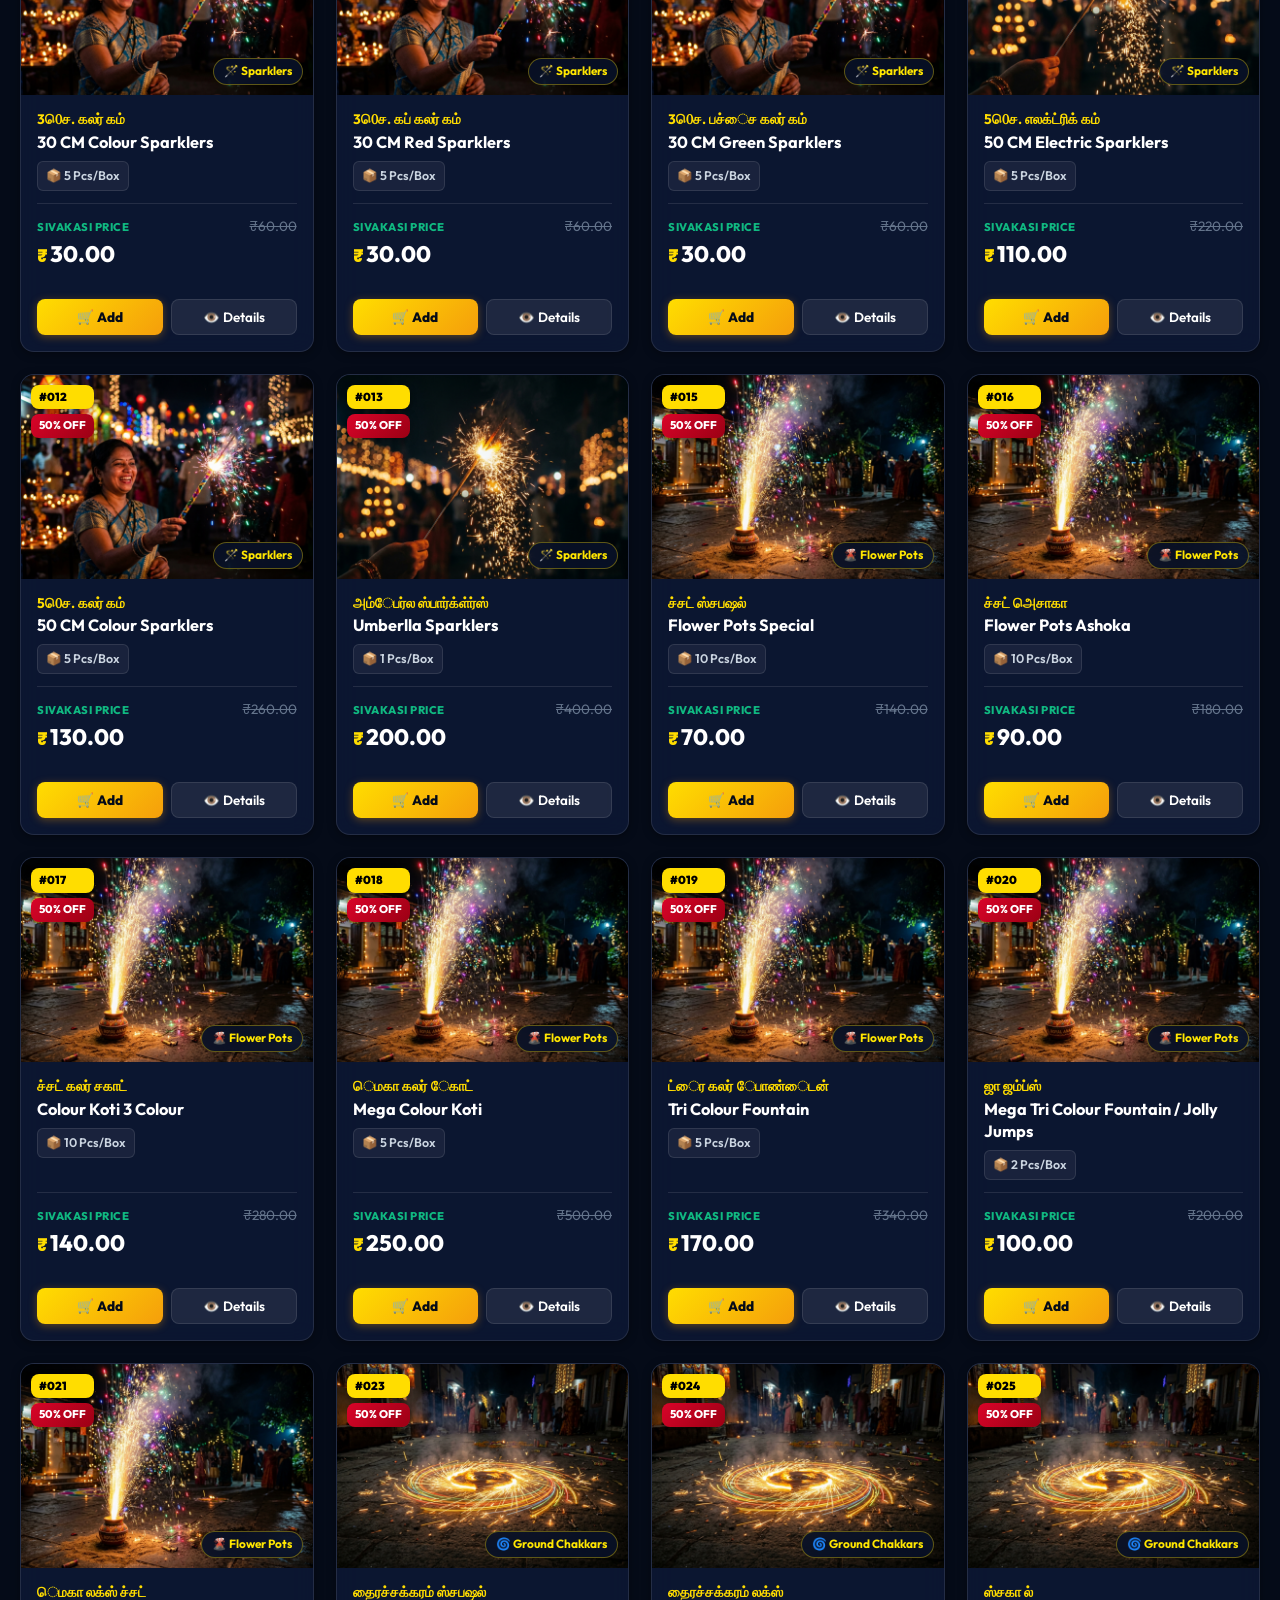
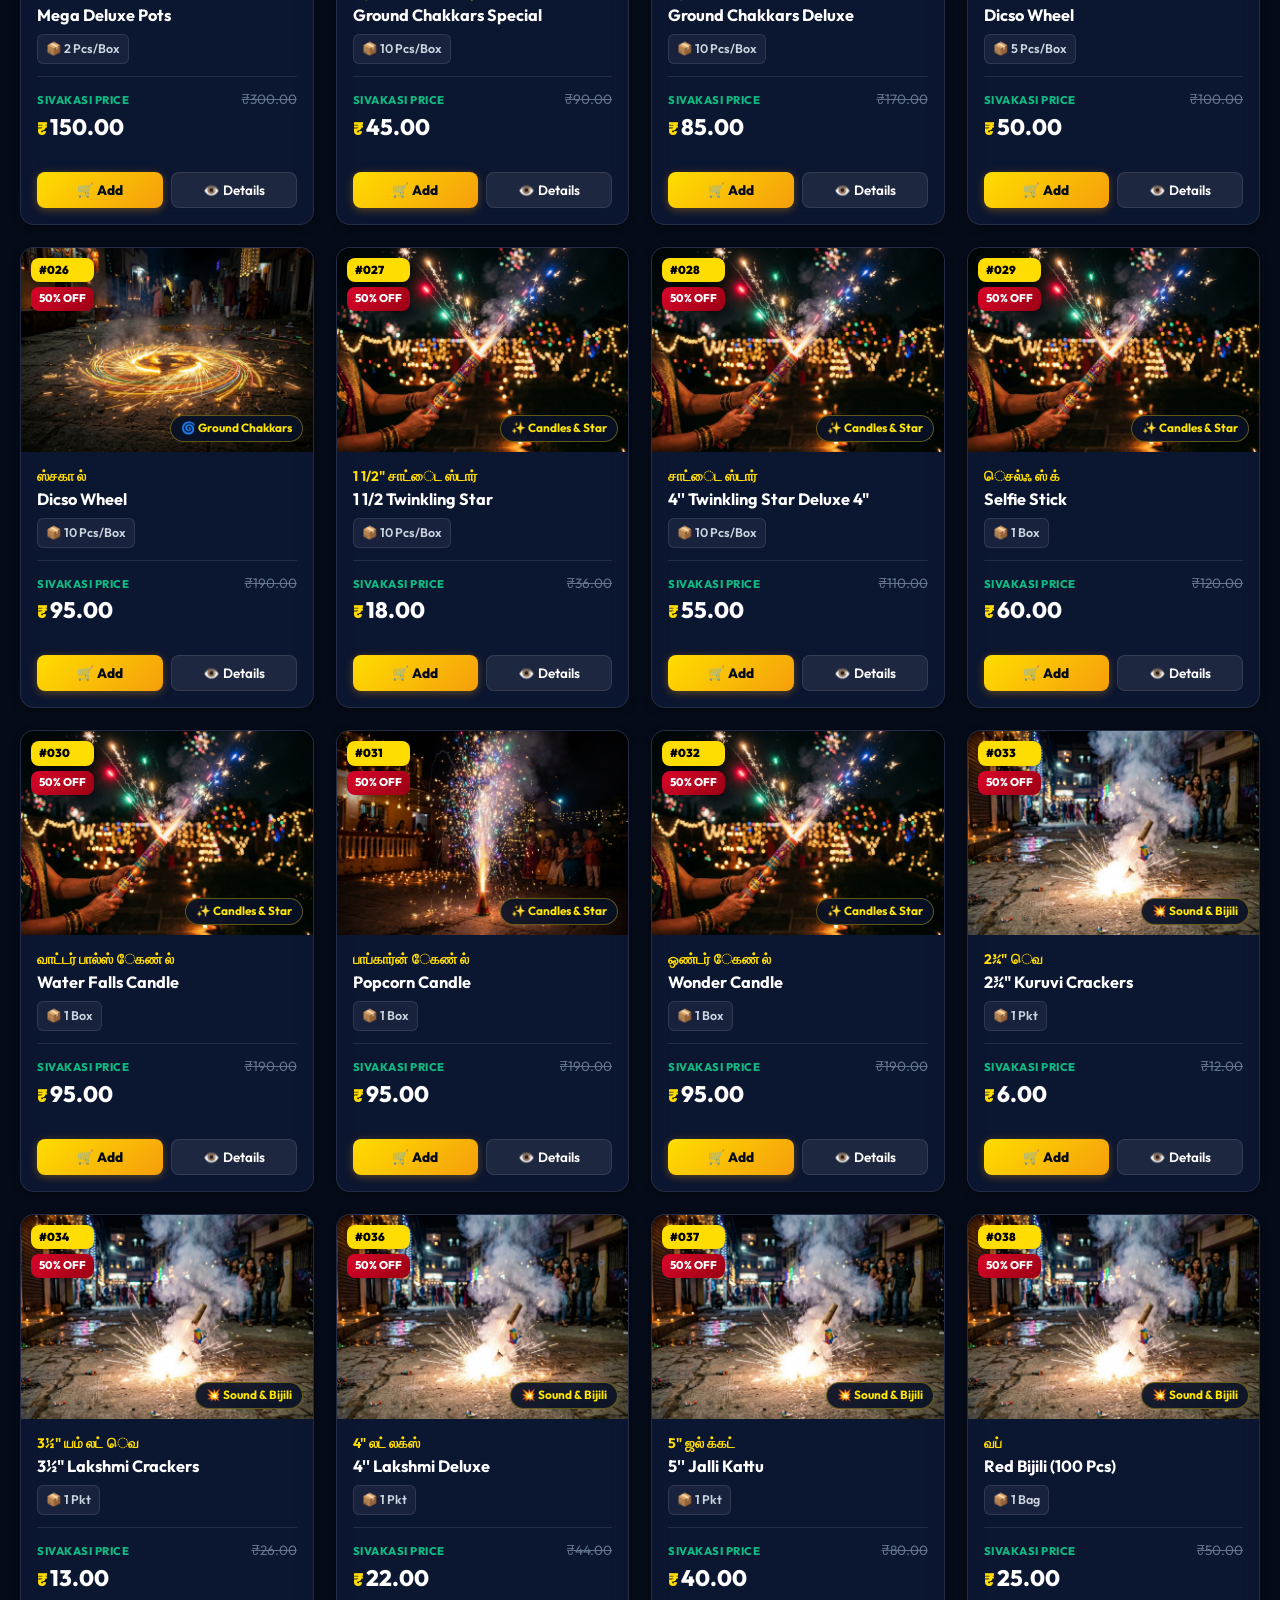
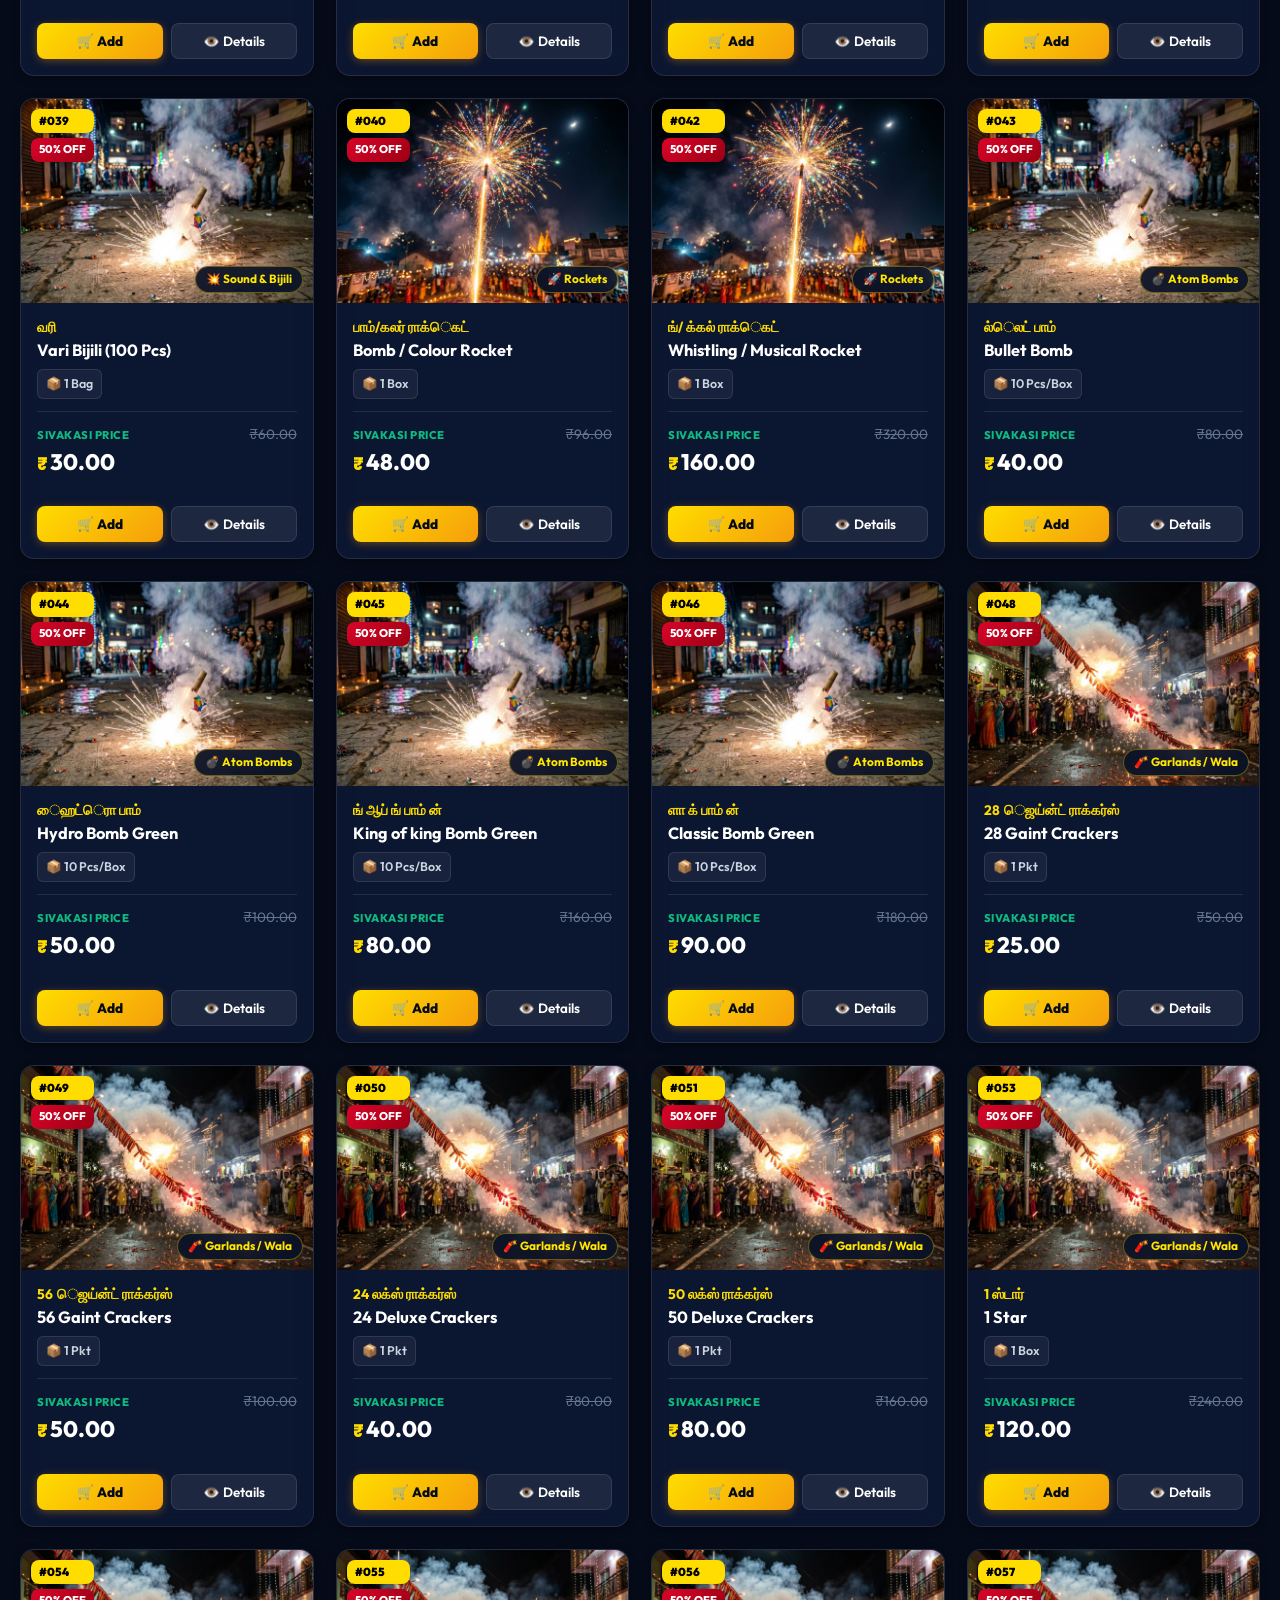
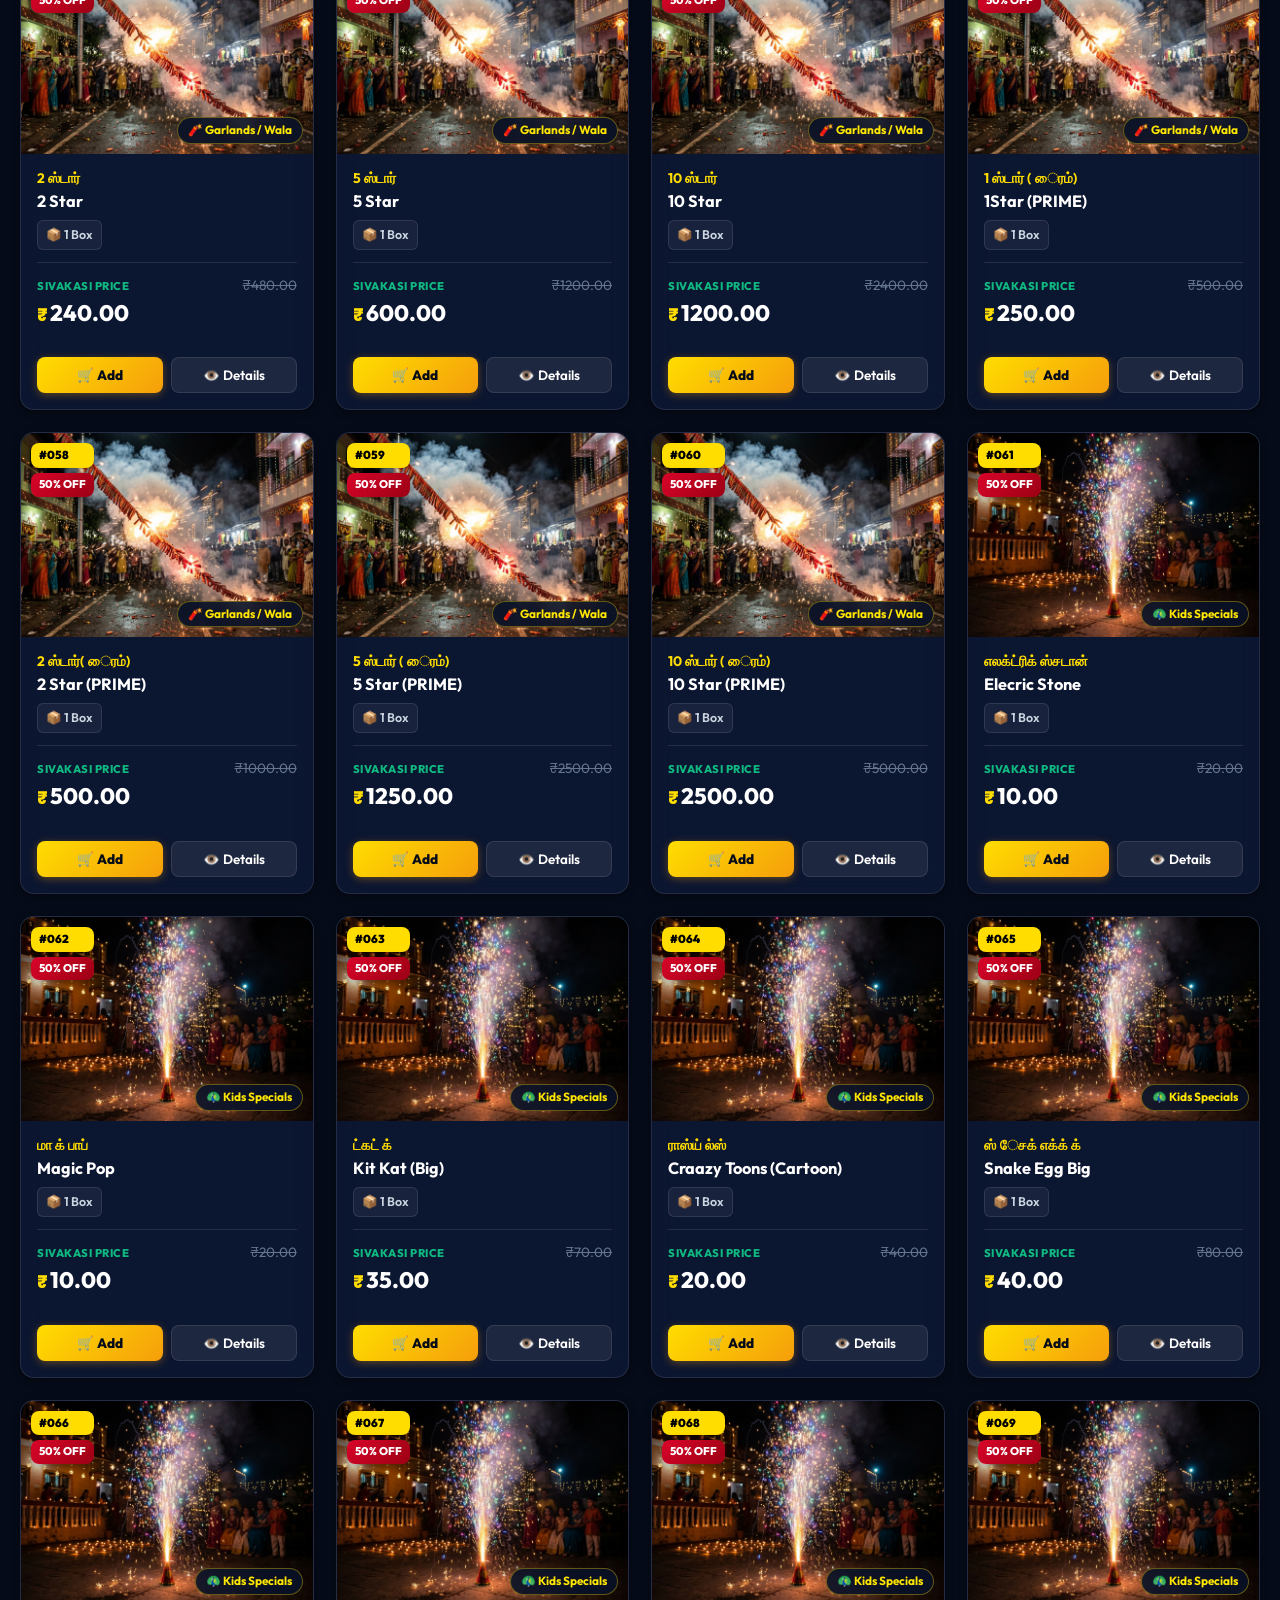
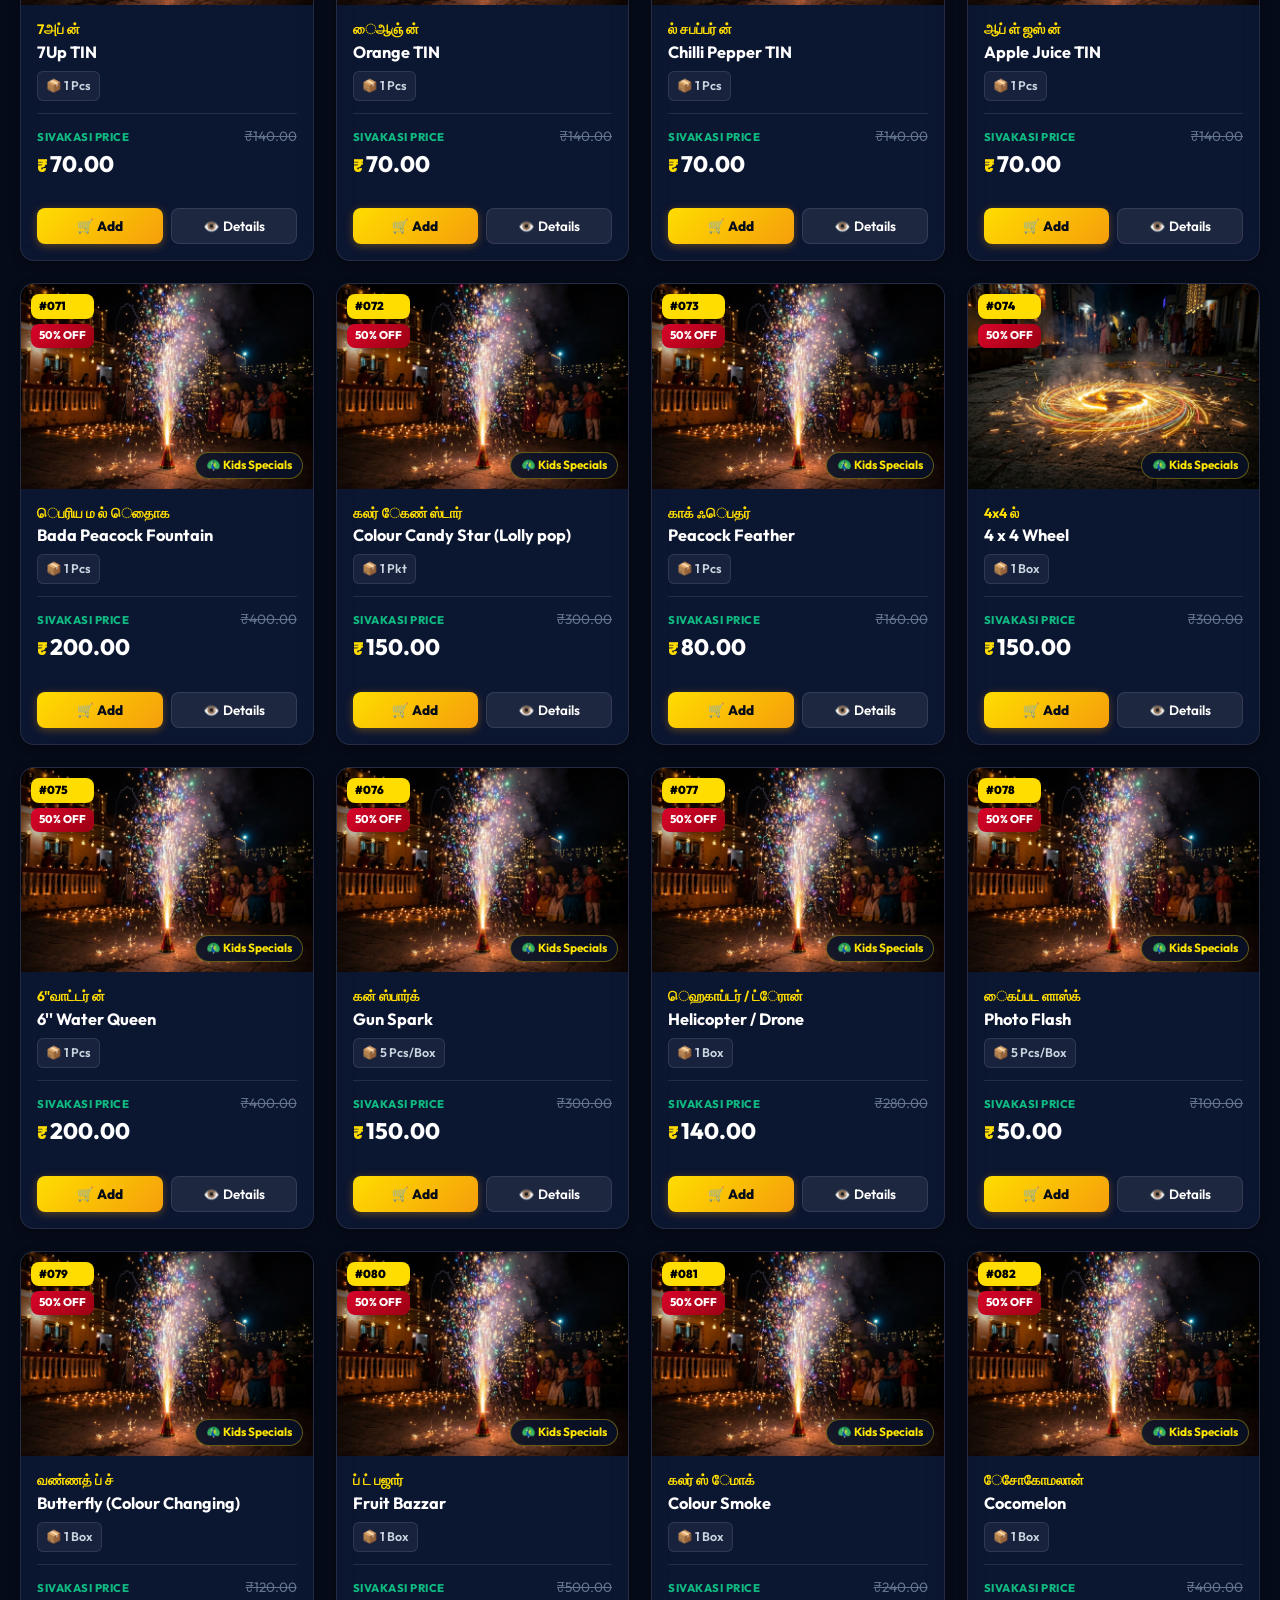
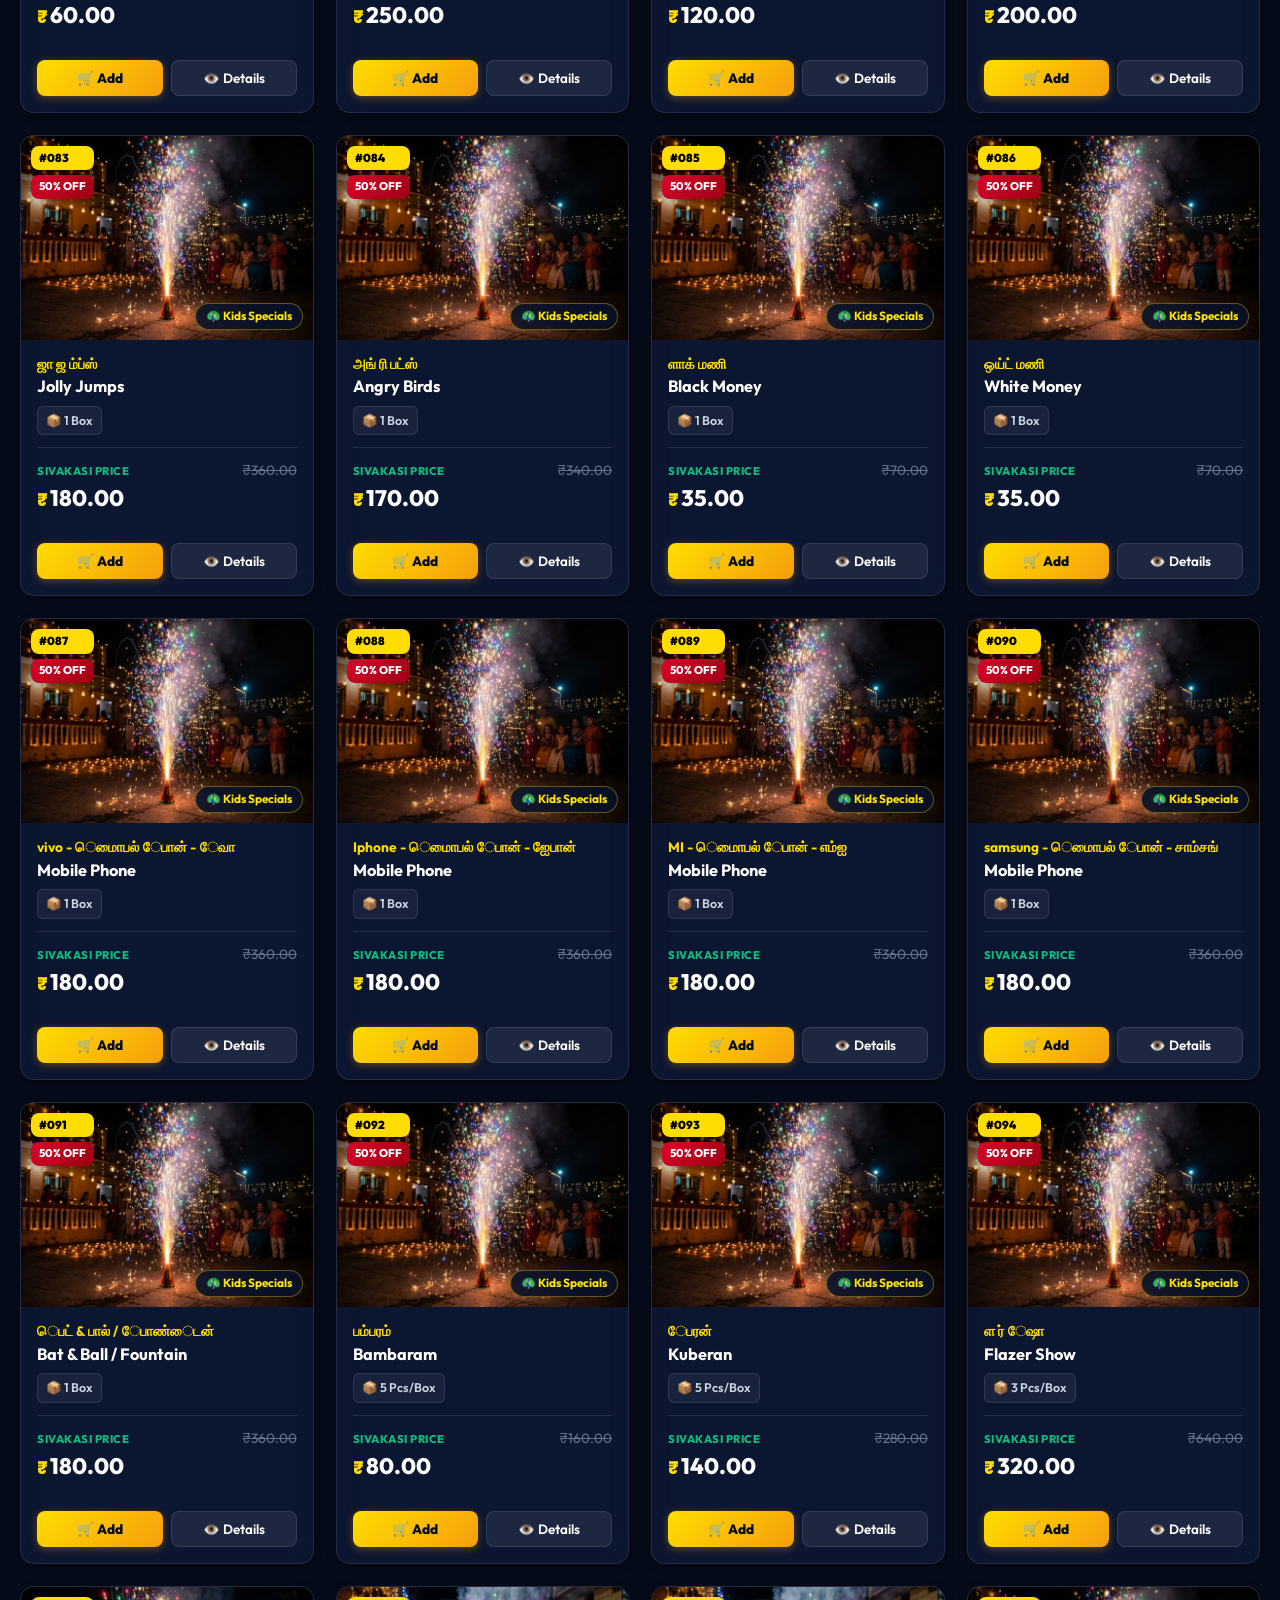
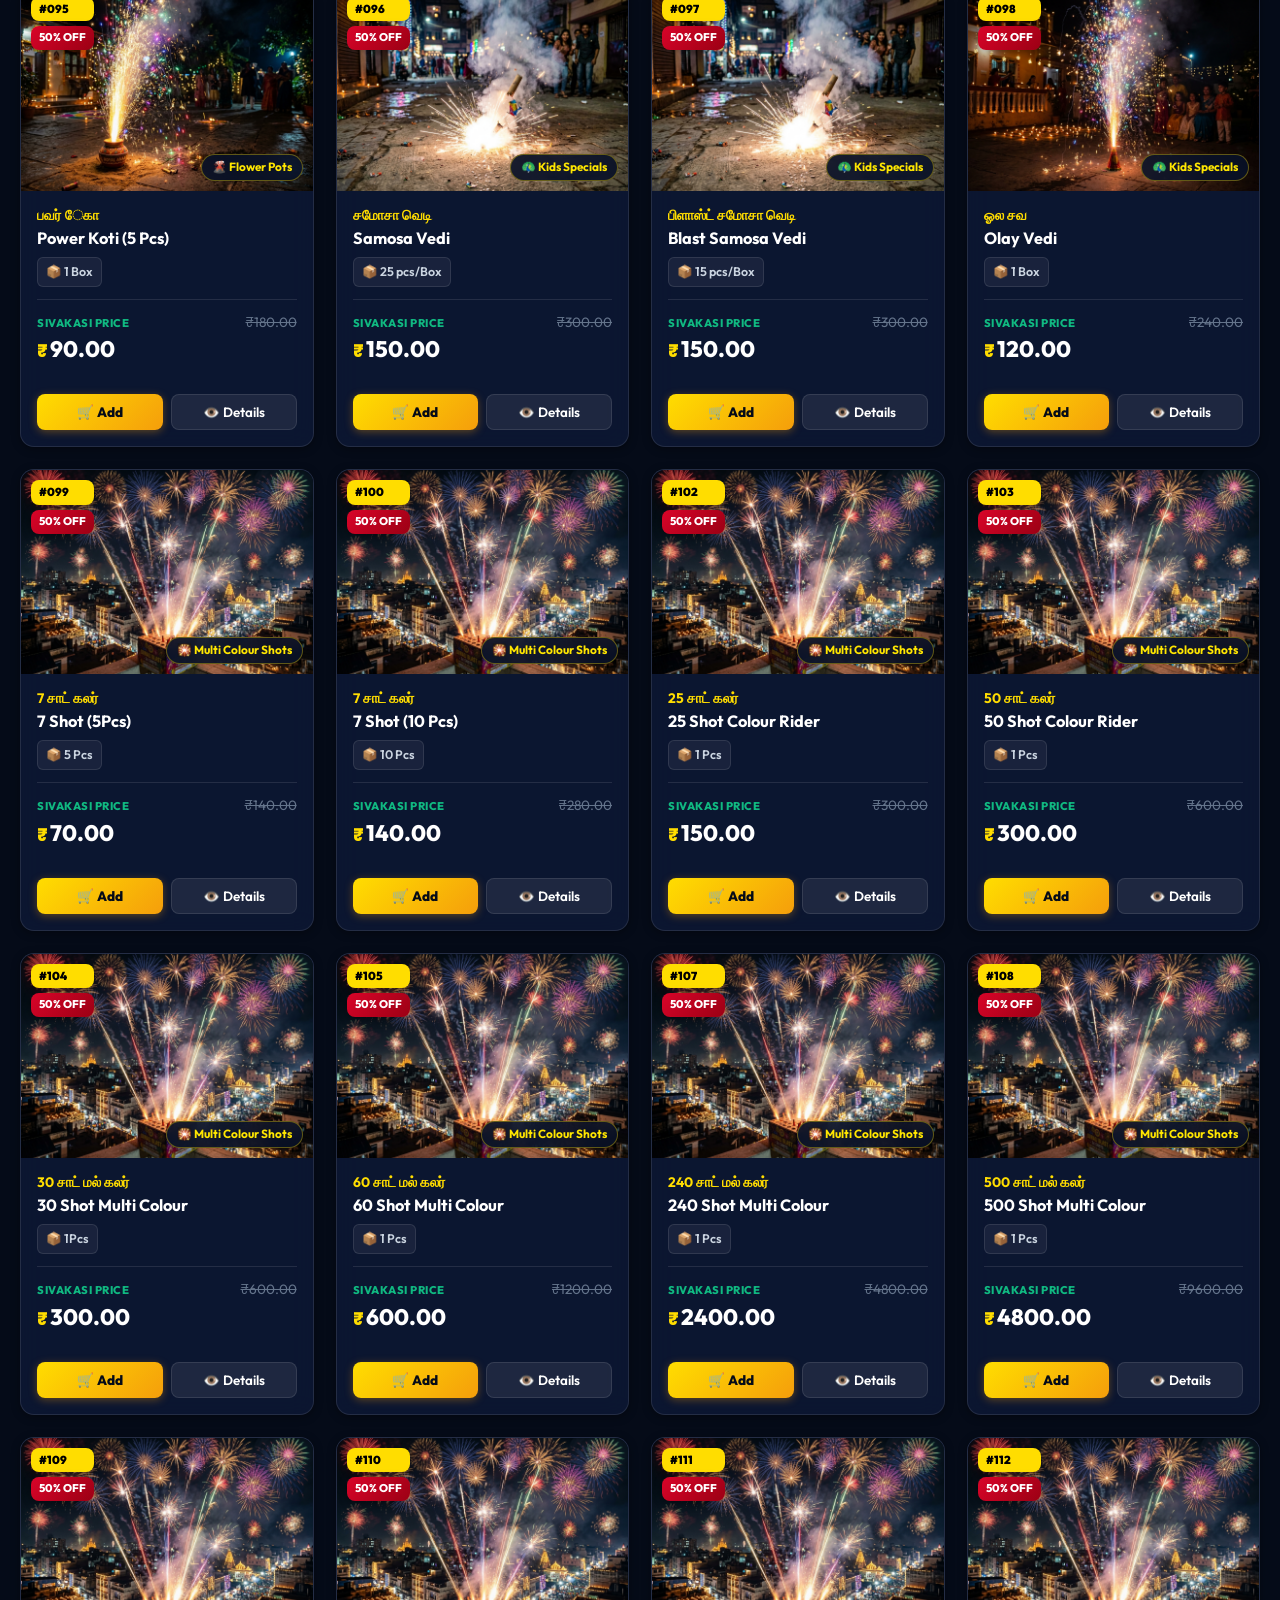
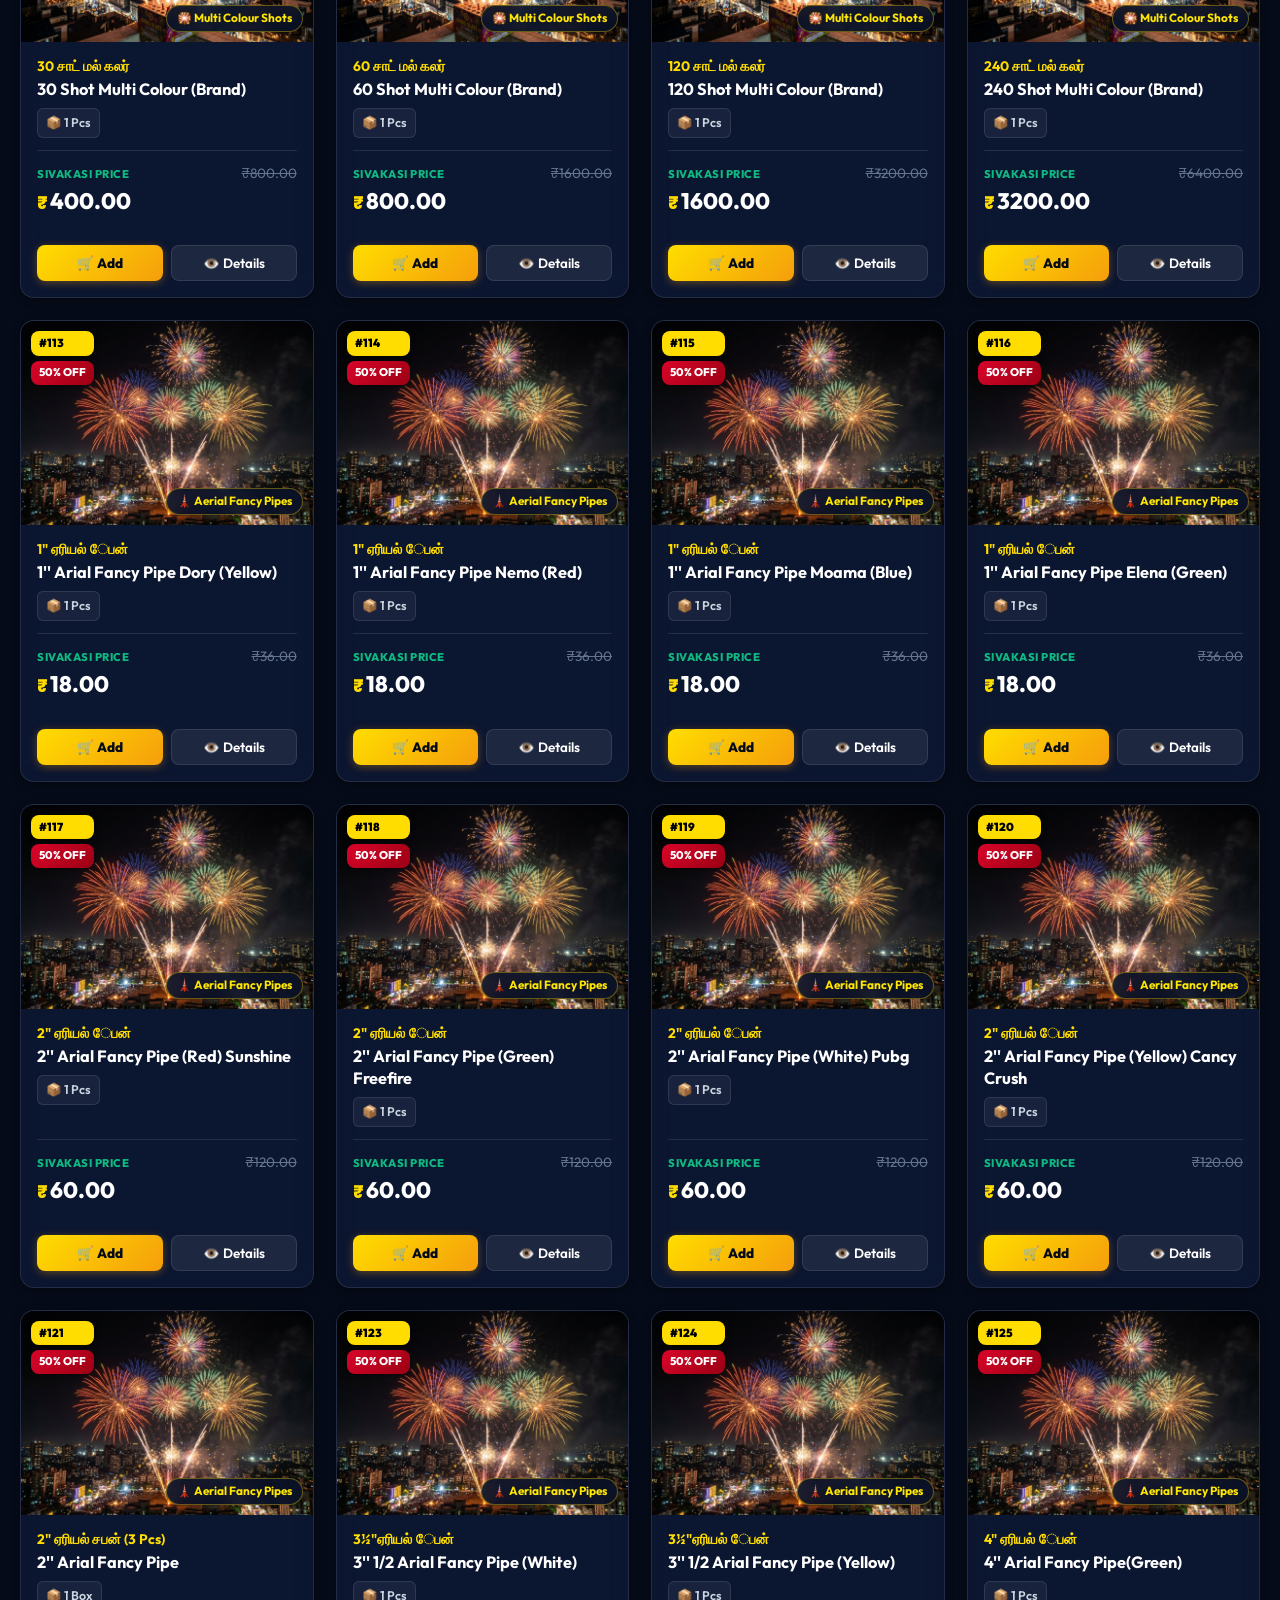
==== commit 6b7159ce: "fix: clear #admin hash on admin exit so reload stays on home page" ====
--- a/index.html
+++ b/index.html
@@ -30,7 +30,7 @@
        ========================================================================= -->
   <header class="site-header">
     <div class="container header-inner">
-      <a href="#showcase" id="navLogoBtn" class="brand-logo-group" aria-label="Bumi Crackers Home">
+      <a href="javascript:void(0)" id="navLogoBtn" class="brand-logo-group" aria-label="Bumi Crackers Home">
         <img src="assets/images/logo.png" alt="பூமி பட்டாசு கடை Logo" class="brand-logo-img">
         <div class="brand-texts">
           <h1 class="brand-title-ta ta-font" id="headerStoreName">பூமி பட்டாசு கடை</h1>
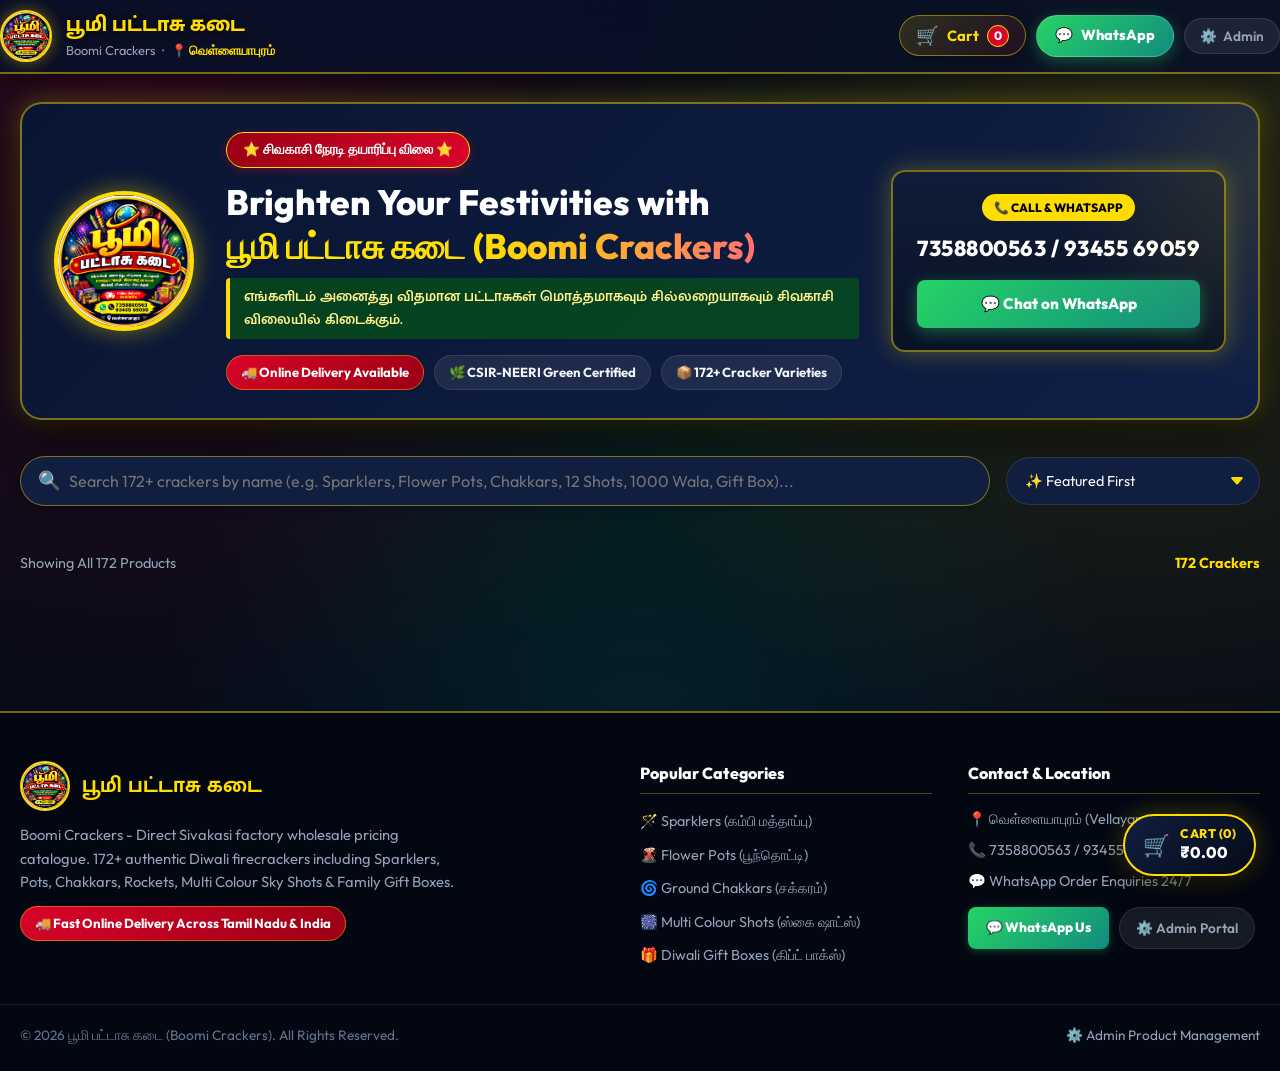
==== commit e73fb17d: "refactor: rename branding from Bumi Crackers to Boomi Crackers across entire project" ====
--- a/index.html
+++ b/index.html
@@ -4,9 +4,9 @@
   <meta charset="UTF-8">
   <meta http-equiv="Content-Type" content="text/html; charset=UTF-8">
   <meta name="viewport" content="width=device-width, initial-scale=1.0">
-  <title>பூமி பட்டாசு கடை | Bumi Crackers - Sivakasi Wholesale Fireworks</title>
+  <title>பூமி பட்டாசு கடை | Boomi Crackers - Sivakasi Wholesale Fireworks</title>
   <meta name="description" content="Official Sivakasi firecracker product catalogue. 172+ Sparklers, Flower Pots, Ground Chakkars, Rockets, Garlands, Multi Colour Shots & Diwali Gift Boxes at direct wholesale prices. Chat on WhatsApp to order!">
-  <meta name="keywords" content="Bumi Crackers, பூமி பட்டாசு கடை, Sivakasi Crackers, Diwali Crackers, Fireworks catalogue, Wholesale crackers, Tamil Nadu crackers, வெள்ளையாபுரம்">
+  <meta name="keywords" content="Boomi Crackers, பூமி பட்டாசு கடை, Sivakasi Crackers, Diwali Crackers, Fireworks catalogue, Wholesale crackers, Tamil Nadu crackers, வெள்ளையாபுரம்">
 
   <!-- Favicon -->
   <link rel="icon" type="image/png" href="assets/images/logo.png">
@@ -30,12 +30,12 @@
        ========================================================================= -->
   <header class="site-header">
     <div class="container header-inner">
-      <a href="javascript:void(0)" id="navLogoBtn" class="brand-logo-group" aria-label="Bumi Crackers Home">
+      <a href="javascript:void(0)" id="navLogoBtn" class="brand-logo-group" aria-label="Boomi Crackers Home">
         <img src="assets/images/logo.png" alt="பூமி பட்டாசு கடை Logo" class="brand-logo-img">
         <div class="brand-texts">
           <h1 class="brand-title-ta ta-font" id="headerStoreName">பூமி பட்டாசு கடை</h1>
           <div class="brand-sub">
-            <span id="headerStoreSub">Bumi Crackers</span>
+            <span id="headerStoreSub">Boomi Crackers</span>
             <span class="brand-sub-sep">•</span>
             <span class="location-tag" id="headerLocation">📍 வெள்ளையாபுரம்</span>
           </div>
@@ -93,7 +93,7 @@
       <!-- Hero Banner Section -->
       <section class="hero-section">
         <div class="hero-banner">
-          <img src="assets/images/logo.png" alt="Bumi Crackers Official Logo" class="hero-logo-display">
+          <img src="assets/images/logo.png" alt="Boomi Crackers Official Logo" class="hero-logo-display">
 
           <div class="hero-content">
             <div class="hero-ribbon-tag">
@@ -101,7 +101,7 @@
             </div>
             <h2 class="hero-heading">
               Brighten Your Festivities with <br>
-              <span class="highlight">பூமி பட்டாசு கடை (Bumi Crackers)</span>
+              <span class="highlight">பூமி பட்டாசு கடை (Boomi Crackers)</span>
             </h2>
             
             <div class="hero-tagline-green ta-font">
@@ -178,7 +178,7 @@
             <img src="assets/images/logo.png" alt="Logo" class="footer-logo-img">
             <h3 class="ta-font">பூமி பட்டாசு கடை</h3>
           </div>
-          <p>Bumi Crackers - Direct Sivakasi factory wholesale pricing catalogue. 172+ authentic Diwali firecrackers including Sparklers, Pots, Chakkars, Rockets, Multi Colour Sky Shots & Family Gift Boxes.</p>
+          <p>Boomi Crackers - Direct Sivakasi factory wholesale pricing catalogue. 172+ authentic Diwali firecrackers including Sparklers, Pots, Chakkars, Rockets, Multi Colour Sky Shots & Family Gift Boxes.</p>
           <div class="pill-feature truck" style="display: inline-flex; width: fit-content;">🚚 Fast Online Delivery Across Tamil Nadu & India</div>
         </div>
 
@@ -210,7 +210,7 @@
       </div>
 
       <div class="container footer-bottom">
-        <div>© 2026 பூமி பட்டாசு கடை (Bumi Crackers). All Rights Reserved.</div>
+        <div>© 2026 பூமி பட்டாசு கடை (Boomi Crackers). All Rights Reserved.</div>
         <div>
           <a href="javascript:void(0)" onclick="switchToAdmin()" style="color: var(--text-secondary);">⚙️ Admin Product Management</a>
         </div>
@@ -631,7 +631,7 @@
 
           <div class="form-group">
             <label for="settingsStoreNameEn">Brand Name (English)</label>
-            <input type="text" id="settingsStoreNameEn" class="form-control" placeholder="Bumi Crackers">
+            <input type="text" id="settingsStoreNameEn" class="form-control" placeholder="Boomi Crackers">
           </div>
 
           <div class="form-group">
--- a/css/style.css
+++ b/css/style.css
@@ -1,5 +1,5 @@
 /* ==========================================================================
-   Bumi Crackers (பூமி பட்டாசு கடை) - Official Brand Theme & Design
+   Boomi Crackers (பூமி பட்டாசு கடை) - Official Brand Theme & Design
    Matched to the Official Circular Logo (Royal Navy, Gold, Crimson & Green)
    ========================================================================== */
 
--- a/css/admin.css
+++ b/css/admin.css
@@ -1,5 +1,5 @@
 /* ==========================================================================
-   Bumi Crackers - Admin Portal Stylesheet
+   Boomi Crackers - Admin Portal Stylesheet
    ========================================================================== */
 
 :root {
